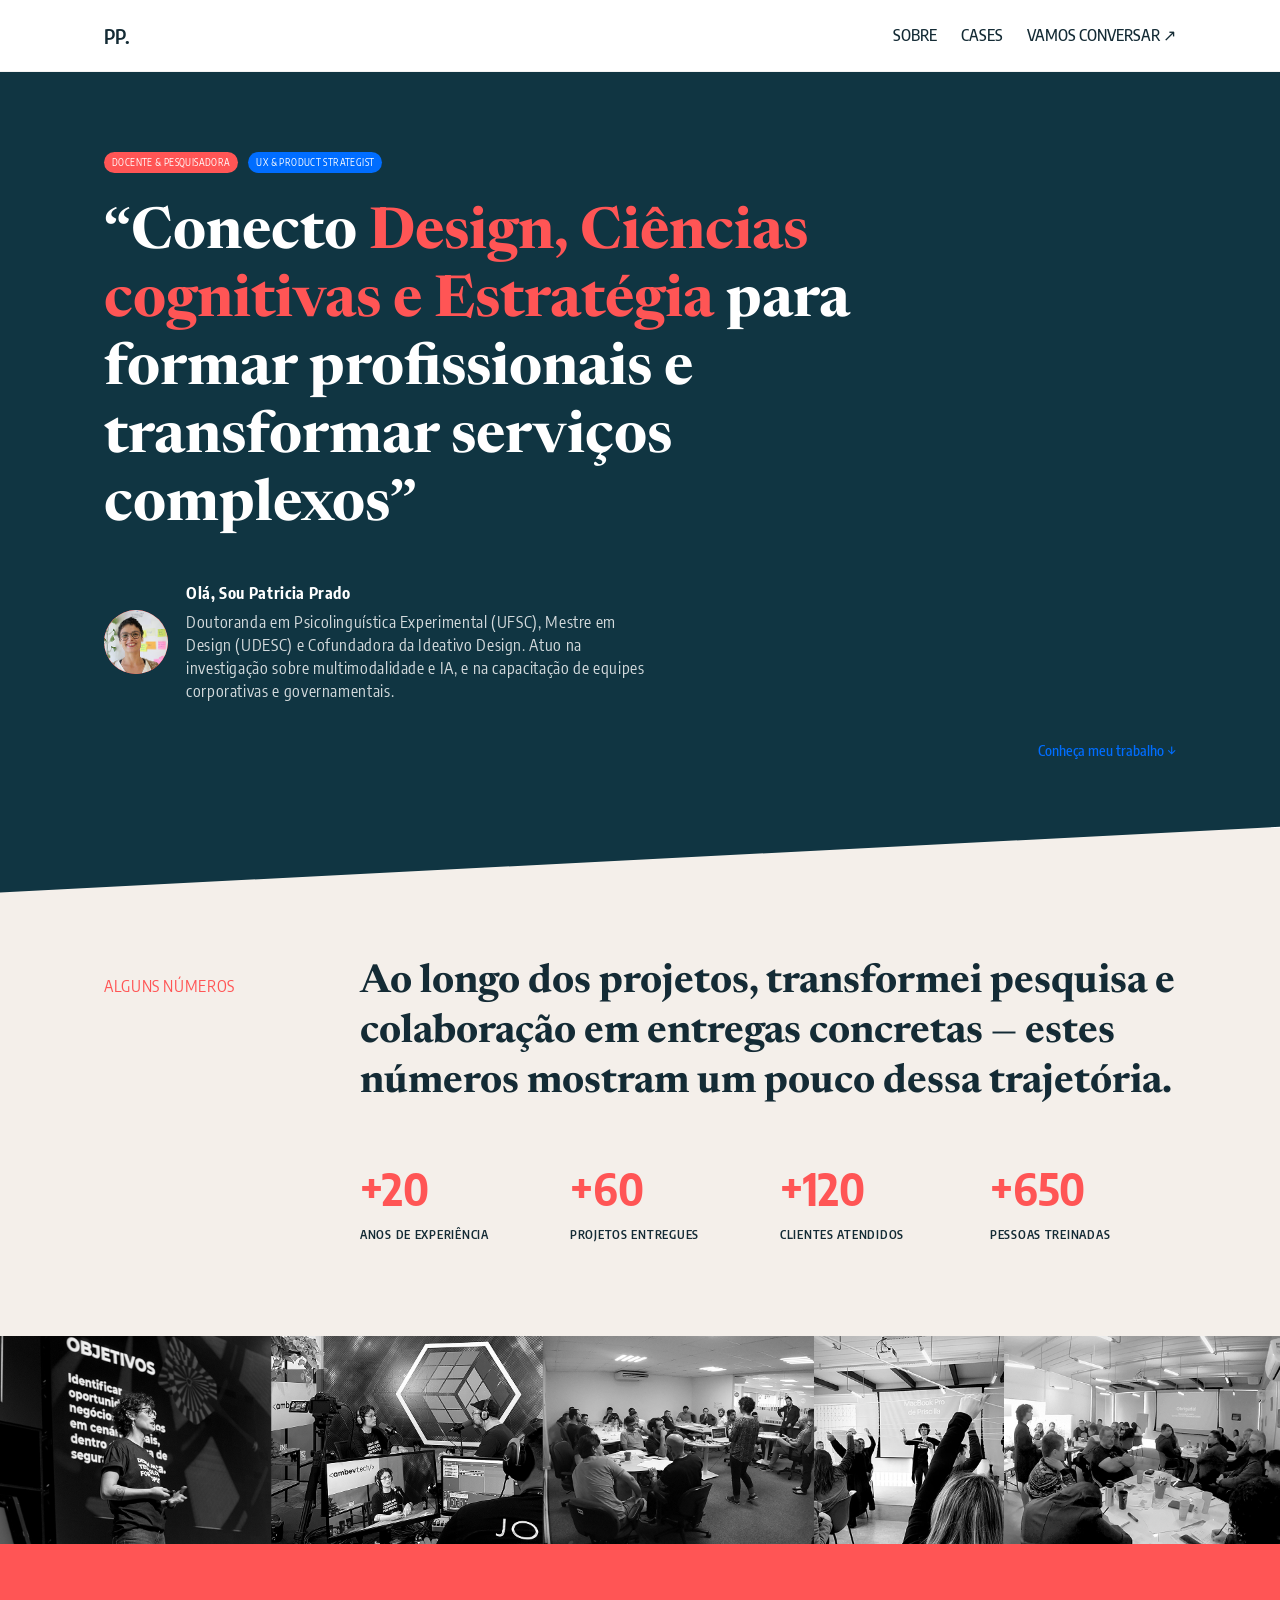
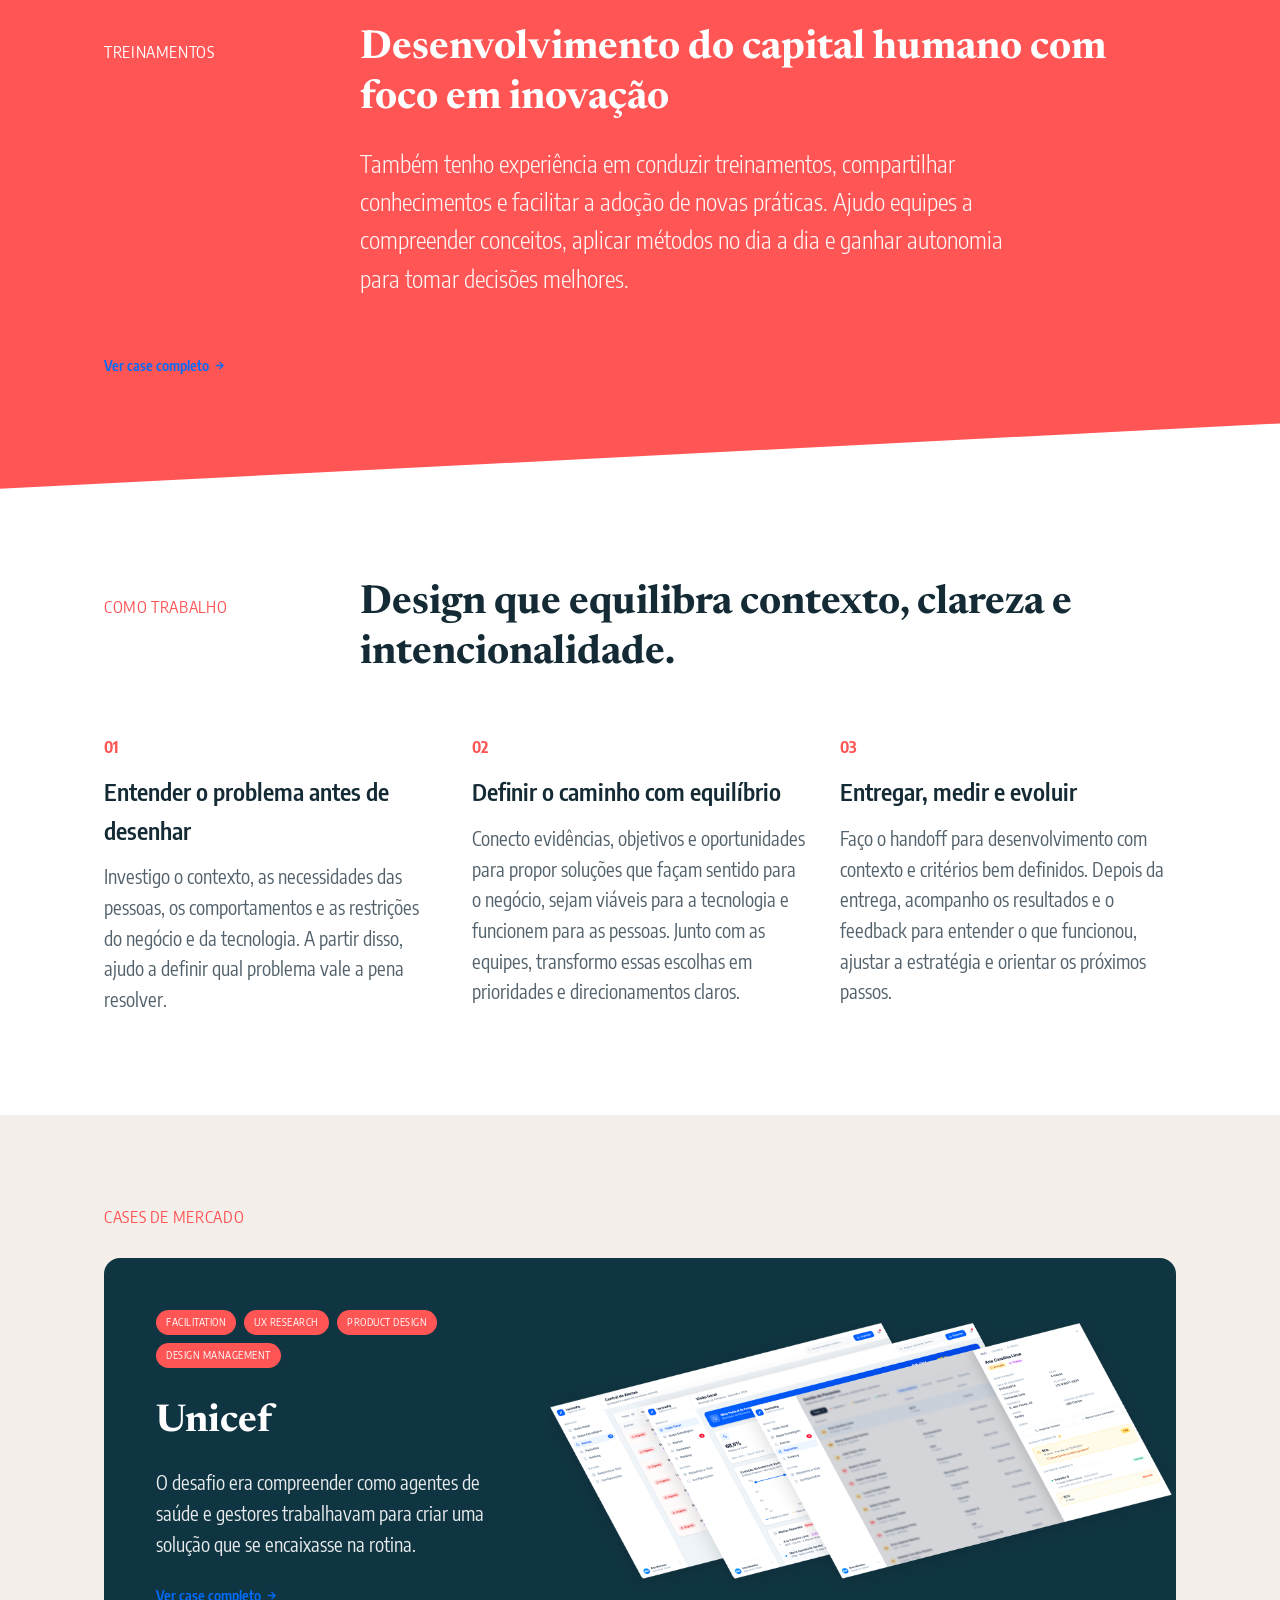
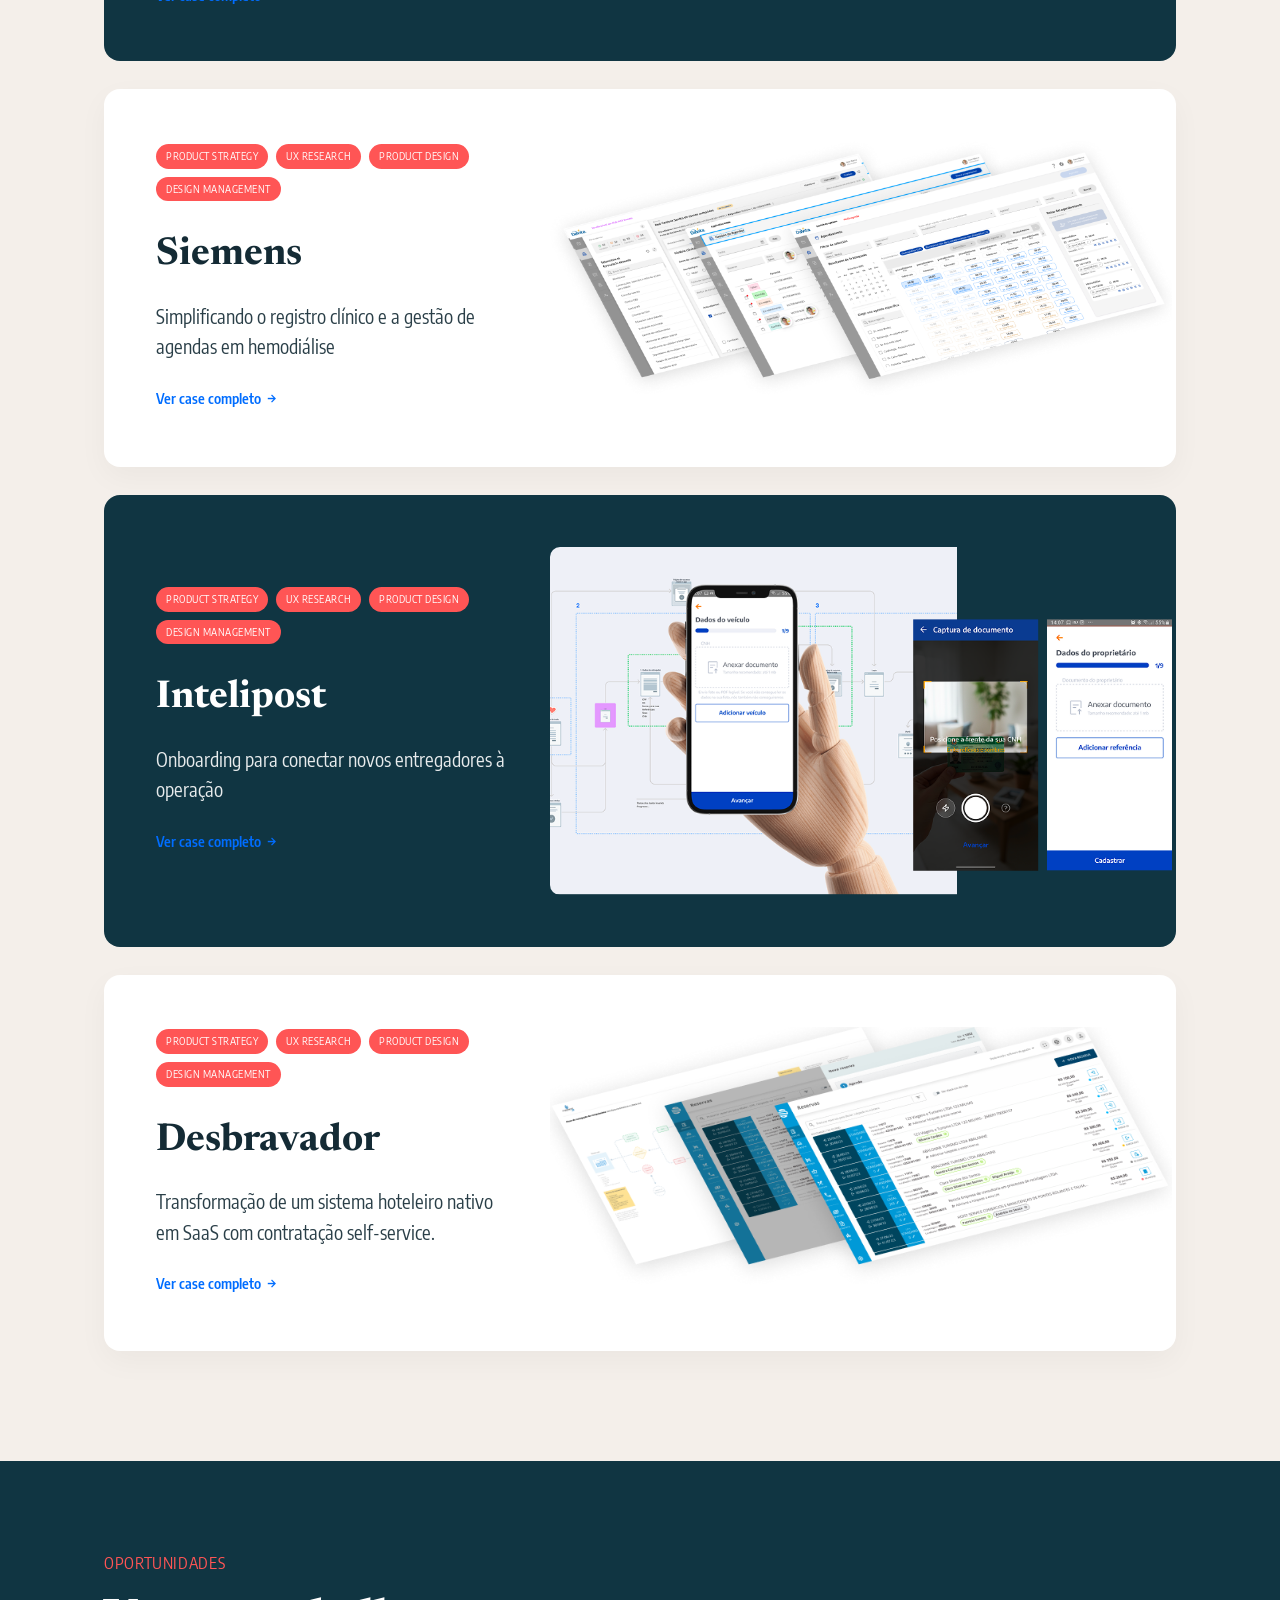
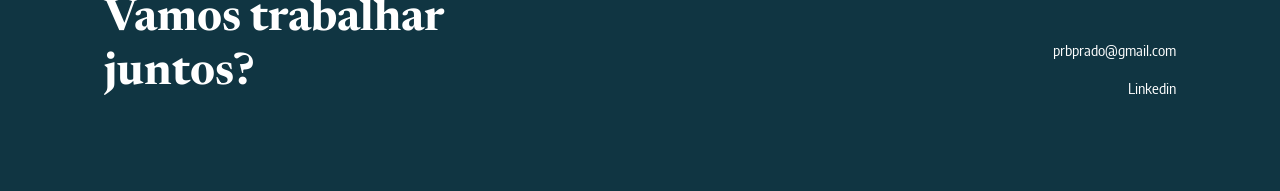
==== index.html @ 228bba24 "minibio" ====
<!DOCTYPE html>
<html lang="pt-BR">
<head>
  <meta charset="UTF-8" />
  <meta name="viewport" content="width=device-width, initial-scale=1.0" />
  <title>Patricia Prado | UX Specialist & Product Strategist</title>
  <link rel="preconnect" href="https://googleapis.com" />
  <link rel="preconnect" href="https://gstatic.com" crossorigin />
  <link href="https://fonts.googleapis.com/css2?family=Encode+Sans+Condensed:wght@100;200;300;400;500;600;700;800;900&family=Newsreader:ital,opsz,wght@0,6..72,200..800;1,6..72,200..800&display=swap" rel="stylesheet">
  <link rel="stylesheet" href="style.css" />
</head>
<body>

  <!-- NAVBAR -->
  <header class="navbar">
    <div class="container nav-container">
      <a href="#" class="logo">PP.</a>
      <nav class="nav-links">
        <a href="#sobre">SOBRE</a>
        <a href="#cases">CASES</a>
        <a href="mailto:prbprado@gmail.com" class="nav-cta">VAMOS CONVERSAR <span>↗</span></a>
      </nav>
    </div>
  </header>

  <!-- HERO SECTION -->
  <section class="hero">
    <div class="container">
      <div class="hero-badges">
        <span class="badge badge-coral">DOCENTE & PESQUISADORA</span>
        <span class="badge badge-blue">UX & PRODUCT STRATEGIST</span>
      </div>

      <h1 class="hero-title">
        “Conecto <span class="text-coral">Design, Ciências cognitivas e Estratégia</span> para formar profissionais e transformar serviços complexos”
      </h1>

      <div class="hero-profile">
        <img src="assets/avatar.png" alt="Patricia Prado" class="avatar" />
        <div class="profile-info">
          <strong>Olá, Sou Patricia Prado</strong>
          <p>Doutoranda em Psicolinguística Experimental (UFSC), Mestre em Design (UDESC) e Cofundadora da Ideativo Design. Atuo na investigação sobre multimodalidade e IA, e na capacitação de equipes corporativas e governamentais.</p>
        </div>
      </div>

      <div class="hero-action">
        <a href="#cases" class="scroll-link">Conheça meu trabalho <span>↓</span></a>
      </div>
    </div>
  </section>

  <!-- ALGUNS NÚMEROS -->
  <section id="sobre" class="metrics-section">
    <div class="container">
      <div class="split-header">
        <span class="eyebrow text-coral">ALGUNS NÚMEROS</span>
        <h2 class="section-heading">
          Ao longo dos projetos, transformei pesquisa e colaboração em entregas concretas — estes números mostram um pouco dessa trajetória.
        </h2>
      </div>

      <div class="metrics-grid">
        <div class="metric-item">
          <span class="metric-number">+20</span>
          <span class="metric-label">ANOS DE EXPERIÊNCIA</span>
        </div>
        <div class="metric-item">
          <span class="metric-number">+60</span>
          <span class="metric-label">PROJETOS ENTREGUES</span>
        </div>
        <div class="metric-item">
          <span class="metric-number">+120</span>
          <span class="metric-label">CLIENTES ATENDIDOS</span>
        </div>
        <div class="metric-item">
          <span class="metric-number">+650</span>
          <span class="metric-label">PESSOAS TREINADAS</span>
        </div>
      </div>
    </div>
  </section>

  <!-- FAIXA DE FOTOS (TREINAMENTOS / WORKSHOPS) -->
  <section class="photo-strip">
    <img src="assets/fotos-treinamento.png" alt="Workshops e treinamentos conduzidos por Patricia Prado" />
  </section>

  <!-- TREINAMENTOS (SEÇÃO CORAL INCLINADA) -->
  <section class="training-section">
    <div class="container">
      <div class="split-header">
        <span class="eyebrow text-white">TREINAMENTOS</span>
        <div>
          <h2 class="section-heading text-white">
            Desenvolvimento do capital humano com foco em inovação
          </h2>
          <p class="training-desc">
            Também tenho experiência em conduzir treinamentos, compartilhar conhecimentos e facilitar a adoção de novas práticas. Ajudo equipes a compreender conceitos, aplicar métodos no dia a dia e ganhar autonomia para tomar decisões melhores.
          </p>
        </div>
      </div>
          <a href="case-desbravador.html" class="case-link">Ver case completo <span>→</span></a>
  </section>

  <!-- COMO TRABALHO -->
  <section class="process-section">
    <div class="container">
      <div class="split-header">
        <span class="eyebrow text-coral">COMO TRABALHO</span>
        <h2 class="section-heading">
          Design que equilibra contexto, clareza e intencionalidade.
        </h2>
      </div>

      <div class="process-grid">
        <div class="process-card">
          <span class="step-num">01</span>
          <h3>Entender o problema antes de desenhar</h3>
          <p>
            Investigo o contexto, as necessidades das pessoas, os comportamentos e as restrições do negócio e da tecnologia. A partir disso, ajudo a definir qual problema vale a pena resolver.
          </p>
        </div>

        <div class="process-card">
          <span class="step-num">02</span>
          <h3>Definir o caminho com equilíbrio</h3>
          <p>
            Conecto evidências, objetivos e oportunidades para propor soluções que façam sentido para o negócio, sejam viáveis para a tecnologia e funcionem para as pessoas. Junto com as equipes, transformo essas escolhas em prioridades e direcionamentos claros.
          </p>
        </div>

        <div class="process-card">
          <span class="step-num">03</span>
          <h3>Entregar, medir e evoluir</h3>
          <p>
            Faço o handoff para desenvolvimento com contexto e critérios bem definidos. Depois da entrega, acompanho os resultados e o feedback para entender o que funcionou, ajustar a estratégia e orientar os próximos passos.
          </p>
        </div>
      </div>
    </div>
  </section>

  <!-- CASES DE MERCADO -->
  <section id="cases" class="cases-section">
    <div class="container">
      <span class="eyebrow text-coral">CASES DE MERCADO</span>

      <!-- CASE 1: UNICEF -->
      <article class="case-card case-dark">
        <div class="case-content">
          <div class="case-tags">
            <span class="tag">FACILITATION</span>
            <span class="tag">UX RESEARCH</span>
            <span class="tag">PRODUCT DESIGN</span>
            <span class="tag">DESIGN MANAGEMENT</span>
          </div>
          <h3>Unicef</h3>
          <p>
            O desafio era compreender como agentes de saúde e gestores trabalhavam para criar uma solução que se encaixasse na rotina.
          </p>
          <a href="case-unicef.html" class="case-link">Ver case completo <span>→</span></a>
        </div>
        <div class="case-image">
          <img src="assets/case-unicef.png" alt="Interface do projeto Unicef" />
        </div>
      </article>

      <!-- CASE 2: SIEMENS -->
      <article class="case-card case-light">
        <div class="case-content">
          <div class="case-tags">
            <span class="tag">PRODUCT STRATEGY</span>
            <span class="tag">UX RESEARCH</span>
            <span class="tag">PRODUCT DESIGN</span>
            <span class="tag">DESIGN MANAGEMENT</span>
          </div>
          <h3>Siemens</h3>
          <p>
            Simplificando o registro clínico e a gestão de agendas em hemodiálise
          </p>
          <a href="case-siemens.html" class="case-link">Ver case completo <span>→</span></a>
        </div>
        <div class="case-image">
          <img src="assets/case-siemens.png" alt="Interface do projeto Siemens" />
        </div>
      </article>

      <!-- CASE 3: INTELIPOST -->
      <article class="case-card case-dark">
        <div class="case-content">
          <div class="case-tags">
            <span class="tag">PRODUCT STRATEGY</span>
            <span class="tag">UX RESEARCH</span>
            <span class="tag">PRODUCT DESIGN</span>
            <span class="tag">DESIGN MANAGEMENT</span>
          </div>
          <h3>Intelipost</h3>
          <p>
            Onboarding para conectar novos entregadores à operação
          </p>
          <a href="case-agileflex-intelipost.html" class="case-link">Ver case completo <span>→</span></a>
        </div>
        <div class="case-image">
          <img src="assets/case-intelipost.png" alt="Interface do projeto Intelipost" />
        </div>
      </article>

      <!-- CASE 4: DESBRAVADOR -->
      <article class="case-card case-light">
        <div class="case-content">
          <div class="case-tags">
            <span class="tag">PRODUCT STRATEGY</span>
            <span class="tag">UX RESEARCH</span>
            <span class="tag">PRODUCT DESIGN</span>
            <span class="tag">DESIGN MANAGEMENT</span>
          </div>
          <h3>Desbravador</h3>
          <p>
            Transformação de um sistema hoteleiro nativo em SaaS com contratação self-service.
          </p>
          <a href="case-desbravador.html" class="case-link">Ver case completo <span>→</span></a>
        </div>
        <div class="case-image">
          <img src="assets/case-desbravador.png" alt="Interface do projeto Desbravador" />
        </div>
      </article>
    </div>
  </section>

  <!-- FOOTER -->
  <footer id="contato" class="footer">
    <div class="container footer-grid">
      <div>
        <span class="eyebrow text-coral">OPORTUNIDADES</span>
        <h2 class="footer-title">Vamos trabalhar<br />juntos?</h2>
      </div>
      <div class="footer-links">
        <a href="mailto:prbprado@gmail.com">prbprado@gmail.com</a>
        <a href="https://www.linkedin.com/in/prbprado/" target="_blank" rel="noopener">Linkedin</a>
      </div>
    </div>
  </footer>

</body>
</html>
---- style.css ----
:root {
  --bg-dark: #103542;
  --bg-beige: #F4EFEA;
  --bg-light: #FFFFFF;
  --coral: #FF5555;
  --blue-badge: #006dff;
  --text-dark: #142B35;
  --text-muted: #52616B;
  --font-serif: 'Newsreader', serif;
  --font-sans: 'Encode Sans Condensed', sans-serif;
}

* {
  margin: 0;
  padding: 0;
  box-sizing: border-box;
}

html {
  scroll-behavior: smooth;
}

body {
  font-family: var(--font-sans);
  color: var(--text-dark);
  background-color: var(--bg-light);
  line-height: 1.6;
  overflow-x: hidden;
}

.container {
  max-width: 1120px;
  margin: 0 auto;
  padding: 0 24px;
}

.text-coral { color: var(--coral); }
.text-dark { color: var(--text-dark); }
.text-white { color: #FFFFFF; }

.eyebrow {
  display: block;
  font-size: 1rem;
  font-weight: 400;
  letter-spacing: 0.04em;
  text-transform: uppercase;
  margin-bottom: 16px;
}

/* NAVBAR */
.navbar {
  background-color: #FFFFFF;
  height: 72px;
  display: flex;
  align-items: center;
  position: sticky;
  top: 0;
  z-index: 100;
  border-bottom: 1px solid rgba(0, 0, 0, 0.05);
}

.nav-container {
  width: 100%;
  display: flex;
  justify-content: space-between;
  align-items: center;
}

.logo {
  font-family: var(--font-sans);
  font-weight: 600;
  font-size: 1.25rem;
  color: var(--text-dark);
  text-decoration: none;
}

.nav-links {
  display: flex;
  align-items: center;
  gap: 24px;
}

.nav-links a {
  text-decoration: none;
  color: var(--text-dark);
  font-size: 1rem;
  font-weight: 500;
  transition: color 0.2s;
}

.nav-links a:hover {
  color: var(--coral);
}

/* HERO SECTION COM CORTE INCLINADO */
.hero {
  background-color: var(--bg-dark);
  color: #FFFFFF;
  padding: 80px 0 130px;
  clip-path: polygon(0 0, 100% 0, 100% 92%, 0 100%);
}

.hero-badges {
  display: flex;
  flex-wrap: wrap;
  gap: 10px;
  margin-bottom: 28px;
}

.badge {
  font-size: 0.6rem;
  font-weight: 400;
  letter-spacing: 0.04em;
  padding: 3px 8px;
  border-radius: 999px;
  color: #FFFFFF;
}

.badge-coral { background-color: var(--coral); }
.badge-blue { background-color: var(--blue-badge); }

.hero-title {
  font-family: var(--font-serif);
  font-size: clamp(2.1rem, 4.5vw, 3.6rem);
  font-weight: 700;
  line-height: 1.18;
  max-width: 860px;
  margin-bottom: 40px;
}

.hero-profile {
  display: flex;
  align-items: center;
  gap: 18px;
  max-width: 560px;
}

.avatar {
  width: 64px;
  height: 64px;
  border-radius: 50%;
  object-fit: cover;
  background-color: var(--coral);
  flex-shrink: 0;
}

.profile-info strong {
  display: block;
  font-size: 1rem;
  letter-spacing: 0.04em;
  margin-bottom: 4px;
}

.profile-info p {
  font-size: 1rem;
  color: rgba(255, 255, 255, 0.82);
  line-height: 1.45;
  letter-spacing: 0.04em;
}

.hero-action {
  display: flex;
  justify-content: flex-end;
  margin-top: 36px;
}

.scroll-link {
  color: var(--blue-badge);
  text-decoration: none;
  font-size: 0.9rem;
  font-weight: 500;
}

/* ALGUNS NÚMEROS */
.metrics-section {
  background-color: var(--bg-beige);
  margin-top: -65px;
  padding: 130px 0 90px;
}

.split-header {
  display: grid;
  grid-template-columns: 1fr;
  gap: 16px;
  margin-bottom: 56px;
}

.section-heading {
  font-family: var(--font-serif);
  font-size: clamp(1.75rem, 3.2vw, 2.5rem);
  line-height: 1.25;
  font-weight: 700;
}

.metrics-grid {
  display: grid;
  grid-template-columns: repeat(2, 1fr);
  gap: 36px 24px;
}

.metric-number {
  display: block;
  font-size: clamp(2.2rem, 3.5vw, 2.8rem);
  font-weight: 700;
  color: var(--coral);
  line-height: 1.1;
  margin-bottom: 8px;
}

.metric-label {
  font-size: 0.75rem;
  font-weight: 600;
  letter-spacing: 0.06em;
  color: var(--text-dark);
}

/* FAIXA DE FOTOS */
.photo-strip {
  width: 100%;
  background-color: #111;
  line-height: 0;
}

.photo-strip img {
  width: 100%;
  max-height: 360px;
  object-fit: cover;
  filter: grayscale(100%);
}

/* TREINAMENTOS (CORAL INCLINADO) */
.training-section {
  background-color: var(--coral);
  padding: 80px 0 110px;
  clip-path: polygon(0 0, 100% 0, 100% 88%, 0 100%);
}

.training-desc {
  color: rgba(255, 255, 255, 0.94);
  margin-top: 20px;
  font-size: 1.5rem;
  font-weight: 300;
  max-width: 680px;
}

/* COMO TRABALHO */
.process-section {
  padding: 90px 0 100px;
  background-color: var(--bg-light);
}

.process-grid {
  display: grid;
  grid-template-columns: 1fr;
  gap: 40px;
}

.step-num {
  display: block;
  font-size: 1rem;
  font-weight: 700;
  color: var(--coral);
  margin-bottom: 12px;
}

.process-card h3 {
  font-size: 1.5rem;
  font-weight: 600;
  margin-bottom: 12px;
  color: var(--text-dark);
}

.process-card p {
  font-size: 1.2rem;
  color: var(--text-muted);
}

/* CASES DE MERCADO */
.cases-section {
  background-color: var(--bg-beige);
  padding: 90px 0 110px;
}

.case-card {
  border-radius: 16px;
  padding: 36px 28px;
  margin-top: 28px;
  display: grid;
  grid-template-columns: 1fr;
  gap: 32px;
  align-items: center;
}

.case-dark {
  background-color: var(--bg-dark);
  color: #FFFFFF;
}

.case-light {
  background-color: #FFFFFF;
  color: var(--text-dark);
  box-shadow: 0 10px 30px rgba(0, 0, 0, 0.04);
}

.case-tags {
  display: flex;
  flex-wrap: wrap;
  gap: 8px;
  margin-bottom: 24px;
}

.tag {
  background-color: var(--coral);
  color: #FFFFFF;
  font-size: 0.65rem;
  font-weight: 400;
  letter-spacing: 0.05em;
  padding: 4px 10px;
  border-radius: 999px;
}

.case-content h3 {
  font-family: var(--font-serif);
  font-size: clamp(1.8rem, 3vw, 2.4rem);
  margin-bottom: 14px;
}

.case-content p {
  font-size: 1.2rem;
  margin-bottom: 24px;
  opacity: 0.9;
}

.case-link {
  display: inline-flex;
  align-items: center;
  gap: 6px;
  color: var(--blue-badge);
  font-weight: 600;
  font-size: 0.9rem;
  text-decoration: none;
}

.case-image img {
  width: 100%;
  border-radius: 10px;
  display: block;
}

/* FOOTER */
.footer {
  background-color: var(--bg-dark);
  color: #FFFFFF;
  padding: 90px 0;
}

.footer-grid {
  display: flex;
  flex-direction: column;
  justify-content: space-between;
  gap: 40px;
}

.footer-title {
  font-family: var(--font-serif);
  font-size: clamp(2rem, 3.8vw, 2.8rem);
  line-height: 1.2;
}

.footer-links {
  display: flex;
  flex-direction: column;
  gap: 14px;
}

.footer-links a {
  color: #FFFFFF;
  text-decoration: none;
  font-size: 0.95rem;
  transition: color 0.2s;
}

.footer-links a:hover {
  color: var(--coral);
}

/* PÁGINA DE CASE */
.case-hero {
  background-color: var(--bg-dark);
  color: #FFFFFF;
  padding: 54px 0 110px;
  clip-path: polygon(0 0, 100% 0, 100% 92%, 0 100%);
}

.case-back {
  display: inline-block;
  color: rgba(255, 255, 255, 0.82);
  text-decoration: none;
  margin-bottom: 52px;
}

.case-back:hover {
  color: #FFFFFF;
}

.case-hero-grid {
  display: grid;
  grid-template-columns: 1fr;
  gap: 40px;
  align-items: end;
}

.case-hero h1 {
  font-family: var(--font-serif);
  font-size: clamp(3.2rem, 8vw, 6.8rem);
  line-height: 0.95;
  margin-bottom: 24px;
}

.case-lead {
  max-width: 620px;
  font-size: clamp(1.25rem, 2.5vw, 1.8rem);
  line-height: 1.35;
}

.case-facts {
  display: grid;
  grid-template-columns: repeat(2, 1fr);
  gap: 20px;
}

.case-facts div {
  border-top: 1px solid rgba(255, 255, 255, 0.25);
  padding-top: 12px;
}

.case-facts dt {
  color: rgba(255, 255, 255, 0.62);
  font-size: 0.75rem;
  text-transform: uppercase;
  margin-bottom: 6px;
}

.case-facts dd {
  font-size: 0.95rem;
}

.case-introduction {
  background-color: var(--bg-beige);
  padding: 110px 0;
}

.case-introduction-grid {
  display: grid;
  grid-template-columns: 1fr;
  gap: 24px;
}

.case-introduction-grid p,
.case-conclusion-grid p {
  max-width: 760px;
  margin-top: 24px;
  font-size: 1.2rem;
}

.case-feature {
  background-color: var(--bg-light);
  padding: 90px 0;
}

.case-feature img {
  width: 100%;
  display: block;
  border-radius: 8px;
}

.case-approach {
  background-color: var(--bg-beige);
  padding: 90px 0 110px;
}

.case-steps {
  display: grid;
  grid-template-columns: 1fr;
  gap: 40px;
}

.case-steps article {
  border-top: 1px solid rgba(20, 43, 53, 0.18);
  padding-top: 18px;
}

.case-steps h3 {
  font-size: 1.25rem;
  margin: 8px 0 12px;
}

.case-steps p {
  color: var(--text-muted);
  font-size: 1.05rem;
}

.case-conclusion {
  background-color: var(--coral);
  padding: 90px 0;
}

.case-conclusion-grid {
  display: grid;
  grid-template-columns: 1fr;
  gap: 32px;
}

.case-conclusion-grid p {
  color: rgba(255, 255, 255, 0.94);
}

/* PDF CASE LAYOUT */
.pdf-case-body .navbar {
  background-color: var(--bg-dark);
  border-bottom: 0;
}

.pdf-case-body .navbar .logo,
.pdf-case-body .navbar .nav-links a {
  color: #FFFFFF;
}

.pdf-case-body .navbar .nav-links a:hover {
  color: var(--coral);
}

.pdf-hero {
  background-color: var(--bg-dark);
  color: #FFFFFF;
  padding: 48px 0 110px;
  clip-path: polygon(0 0, 100% 0, 100% 94%, 0 100%);
}

.pdf-hero-grid {
  display: grid;
  grid-template-columns: 1fr;
  gap: 48px;
  align-items: center;
}

.pdf-hero p {
  max-width: 620px;
  font-size: 1.15rem;
  opacity: 0.88;
}

.pdf-meta {
  display: grid;
  grid-template-columns: repeat(2, 1fr);
  gap: 18px;
  margin-top: 36px;
}

.pdf-meta div {
  border-top: 1px solid rgba(255, 255, 255, 0.24);
  padding-top: 10px;
}

.pdf-meta dt {
  font-size: 0.72rem;
  text-transform: uppercase;
  opacity: 0.58;
  margin-bottom: 4px;
}

.pdf-meta dd {
  font-size: 0.9rem;
}

.pdf-hero-image {
  width: 100%;
}

.pdf-image-placeholder {
  width: 80%;
  aspect-ratio: 16 / 9;
  background-color: rgba(20, 43, 53, 0.04);
  border: 1px dashed rgba(20, 43, 53, 0.28);
  border-radius: 8px;
}

.pdf-image-placeholder-hero {
  width: 100%;
  background-color: rgba(255, 255, 255, 0.08);
  border-color: rgba(255, 255, 255, 0.35);
}

.pdf-hero-image img {
  width: 100%;
  max-height: 620px;
  object-fit: contain;
  display: block;
  background: transparent;
  border-radius: 0;
  box-shadow: none;
}

.pdf-context,
.pdf-approach,
.pdf-product,
.pdf-discovery {
  background-color: var(--bg-light);
}

.pdf-sprint {
  padding: 100px 0;
}

.pdf-sprint-image {
  display: block;
  width: 100%;
  height: auto;
  margin-top: 48px;
}

.pdf-context {
  background-color: #F4F1EB;
  padding: 160px 0 90px;
  margin-top: -65px;}
.pdf-context-grid,
.pdf-sprint-grid,
.pdf-ideation-grid,
.pdf-results-grid,
.pdf-learning-grid {
  display: grid;
  grid-template-columns: 1fr;
  gap: 24px;
}

.pdf-context h2 {
  font-family: var(--font-serif);
  font-size: clamp(1.75rem, 3.2vw, 2.5rem);
  line-height: 1.25;
  font-weight: 700;
}

.pdf-sprint h2,
.pdf-ideation h2,
.pdf-results h2,
.pdf-learning h2,
.pdf-discovery h2,
.pdf-section-title h2 {
  font-family: var(--font-serif);
  font-size: clamp(2.1rem, 4vw, 3.8rem);
  line-height: 1.08;
}

.pdf-context p,
.pdf-sprint p,
.pdf-ideation p,
.pdf-results p,
.pdf-learning p,
.pdf-discovery > .container > p {
  font-size: 1.08rem;
  margin-top: 20px;
  max-width: 760px;
}

.pdf-context-direction {
  margin-top: 34px;
}

.pdf-context-direction h3 {
  font-family: var(--font-serif);
  font-size: clamp(1.45rem, 2.5vw, 2.1rem);
  line-height: 1.15;
  margin-bottom: 8px;
}

.pdf-context-direction p {
  margin-top: 0;
}
 .pdf-section-title {
  max-width: 780px;
  margin-bottom: 36px;
}

.pdf-discovery {
  padding-top: 130px;
}

.pdf-discovery-images {
  position: relative;
  left: 50%;
  width: 100vw;
  max-width: none;
  margin-top: 48px;
  margin-left: 0;
  transform: translateX(-50%);
}

.pdf-discovery-images img {
  display: block;
  width: 100vw;
  max-width: none;
  height: 260px;
  object-fit: cover;
  object-position: center;
  border-radius: 0;
}

.pdf-ideation {
  background-color: var(--bg-dark);
  color: #FFFFFF;
  padding: 90px 0;
}

.pdf-ideation p {
  opacity: 0.82;
}

.pdf-product {
  padding: 110px 0;
}

.pdf-feature {
  display: grid;
  grid-template-columns: 1fr;
  gap: 28px;
  align-items: center;
  margin-top: 52px;
}

.pdf-feature-copy {
  max-width: 320px;
}

.pdf-feature-copy > span {
  display: grid;
  place-items: center;
  width: 48px;
  height: 48px;
  border-radius: 50%;
  background: var(--coral);
  color: #FFFFFF;
  margin-bottom: 18px;
}

.pdf-feature-copy h3 {
  font-family: var(--font-serif);
  font-size: clamp(2rem, 4vw, 3.5rem);
  line-height: 1;
  margin-bottom: 14px;
}

.pdf-feature img {
  width: 80%;
  display: block;
  border-radius: 8px;
  box-shadow: 0 14px 36px rgba(20, 43, 53, 0.12);
}

body.pdf-case-body .pdf-feature img[src$="odds.png"],
body.pdf-case-body .pdf-feature img[src$="agendamento.png"] {
  border-radius: 0;
  box-shadow: none;
}

.pdf-results {
  background-color: var(--bg-beige);
  padding: 90px 0;
}

.pdf-results strong {
  color: var(--coral);
}

.pdf-learning {
  background-color: var(--coral);
  color: #FFFFFF;
  padding: 100px 0;
}

.pdf-learning p {
  opacity: 0.92;
}

.desbravador-context-stats {
  display: flex;
  flex-wrap: wrap;
  gap: 32px;
  margin-top: 30px;
  padding-top: 20px;
  border-top: 1px solid rgba(20, 43, 53, 0.18);
}

.desbravador-context-stats div {
  display: grid;
  gap: 2px;
}

.desbravador-context-stats strong {
  color: var(--coral);
  font-family: var(--font-serif);
  font-size: 2rem;
  line-height: 1;
}

.desbravador-context-stats span {
  font-size: 0.75rem;
  text-transform: uppercase;
}

.desbravador-data-note {
  color: var(--text-muted);
  font-size: 0.85rem !important;
}

.desbravador-research-image {
  display: block;
  width: 100%;
  height: auto;
  margin-top: 48px;
}

.desbravador-problems,
.desbravador-solution {
  background-color: var(--bg-beige);
}

.desbravador-problems {
  padding: 90px 0;
}

.desbravador-problem-grid {
  display: grid;
  grid-template-columns: 1fr;
  gap: 32px 24px;
  margin-top: 28px;
}

.desbravador-problem-grid article {
  border-top: 1px solid rgba(20, 43, 53, 0.2);
  padding-top: 14px;
}

.desbravador-problem-grid article > span {
  color: var(--coral);
  font-weight: 700;
}

.desbravador-problem-grid p {
  margin-top: 10px;
  font-size: 1.15rem;
}

.desbravador-turning-point h2 {
  color: var(--coral);
}

.desbravador-solution-intro {
  margin-bottom: 48px;
}

.desbravador-results {
  background-color: var(--bg-dark);
  color: #FFFFFF;
}

.desbravador-learning ul {
  display: grid;
  gap: 10px;
  margin-top: 24px;
  padding-left: 20px;
}

.desbravador-contact {
  margin-top: 32px;
  font-weight: 700;
}

.agileflex-meta {
  grid-template-columns: repeat(2, 1fr);
}

.agileflex-research-image {
  display: block;
  width: 100%;
  height: auto;
  margin-top: 48px;
}

.agileflex-problems,
.agileflex-solution {
  background-color: var(--bg-beige);
}

.agileflex-problems {
  padding: 90px 0;
}

.agileflex-problem-grid {
  display: grid;
  grid-template-columns: 1fr;
  gap: 32px 24px;
  margin-top: 28px;
}

.agileflex-problem-grid article {
  border-top: 1px solid rgba(20, 43, 53, 0.2);
  padding-top: 14px;
}

.agileflex-problem-grid article > span {
  color: var(--coral);
  font-weight: 700;
}

.agileflex-problem-grid h3 {
  font-size: 1.15rem;
  margin-top: 10px;
}

.agileflex-problem-grid p {
  margin-top: 8px;
}

.agileflex-turning-point h2 {
  color: var(--coral);
}

.agileflex-solution-intro {
  margin-bottom: 48px;
}

.agileflex-results {
  background-color: var(--bg-dark);
  color: #FFFFFF;
}

.agileflex-learning ul {
  display: grid;
  gap: 10px;
  margin-top: 24px;
  padding-left: 20px;
}

.agileflex-closing {
  margin-top: 32px;
  font-weight: 700;
}

/* RESPONSIVIDADE DESKTOP */
@media (min-width: 768px) {
  .split-header {
    grid-template-columns: 240px 1fr;
    align-items: baseline;
  }

  .metrics-grid {
    grid-template-columns: repeat(4, 1fr);
    padding-left: 256px;
  }

  .process-grid {
    grid-template-columns: repeat(3, 1fr);
    gap: 32px;
  }

  .case-card {
    grid-template-columns: 0.85fr 1.35fr;
    padding: 52px;
  }

  .case-image {
    position: relative;
  }

  .case-image img {
    width: calc(100% + 48px);
    max-width: none;
  }

  .case-hero-grid {
    grid-template-columns: 1fr 300px;
  }

  .case-introduction-grid {
    grid-template-columns: 240px 1fr;
  }

  .case-steps {
    grid-template-columns: repeat(3, 1fr);
  }

  .case-conclusion-grid {
    grid-template-columns: 1fr 0.8fr;
    align-items: end;
  }

  .desbravador-problem-grid {
    grid-template-columns: repeat(4, 1fr);
  }

  .agileflex-meta {
    grid-template-columns: repeat(5, 1fr);
  }

  .agileflex-problem-grid {
    grid-template-columns: repeat(3, 1fr);
  }

  .pdf-hero-grid {
    grid-template-columns: 1fr 0.72fr;
  }

  .pdf-meta {
    grid-template-columns: repeat(4, 1fr);
  }

  .pdf-context-grid {
    grid-template-columns: 240px 1fr;
    align-items: baseline;
  }

  .pdf-sprint-grid,
  .pdf-ideation-grid,
  .pdf-results-grid,
  .pdf-learning-grid {
    grid-template-columns: 240px 1fr;
  }

  .pdf-discovery-images img {
    width: 100vw;
    height: 190px;
    object-fit: cover;
    object-position: center;
    border-radius: 0;
  }

  .pdf-feature {
    grid-template-columns: 0.7fr 1.3fr;
  }

  .pdf-feature-reverse {
    grid-template-columns: 1.3fr 0.7fr;
  }

  .pdf-feature-reverse .pdf-feature-copy {
    order: 2;
  }

  .pdf-feature-reverse img {
    order: 1;
  }

  .footer-grid {
    flex-direction: row;
    align-items: flex-end;
  }

  .footer-links {
    text-align: right;
  }
}
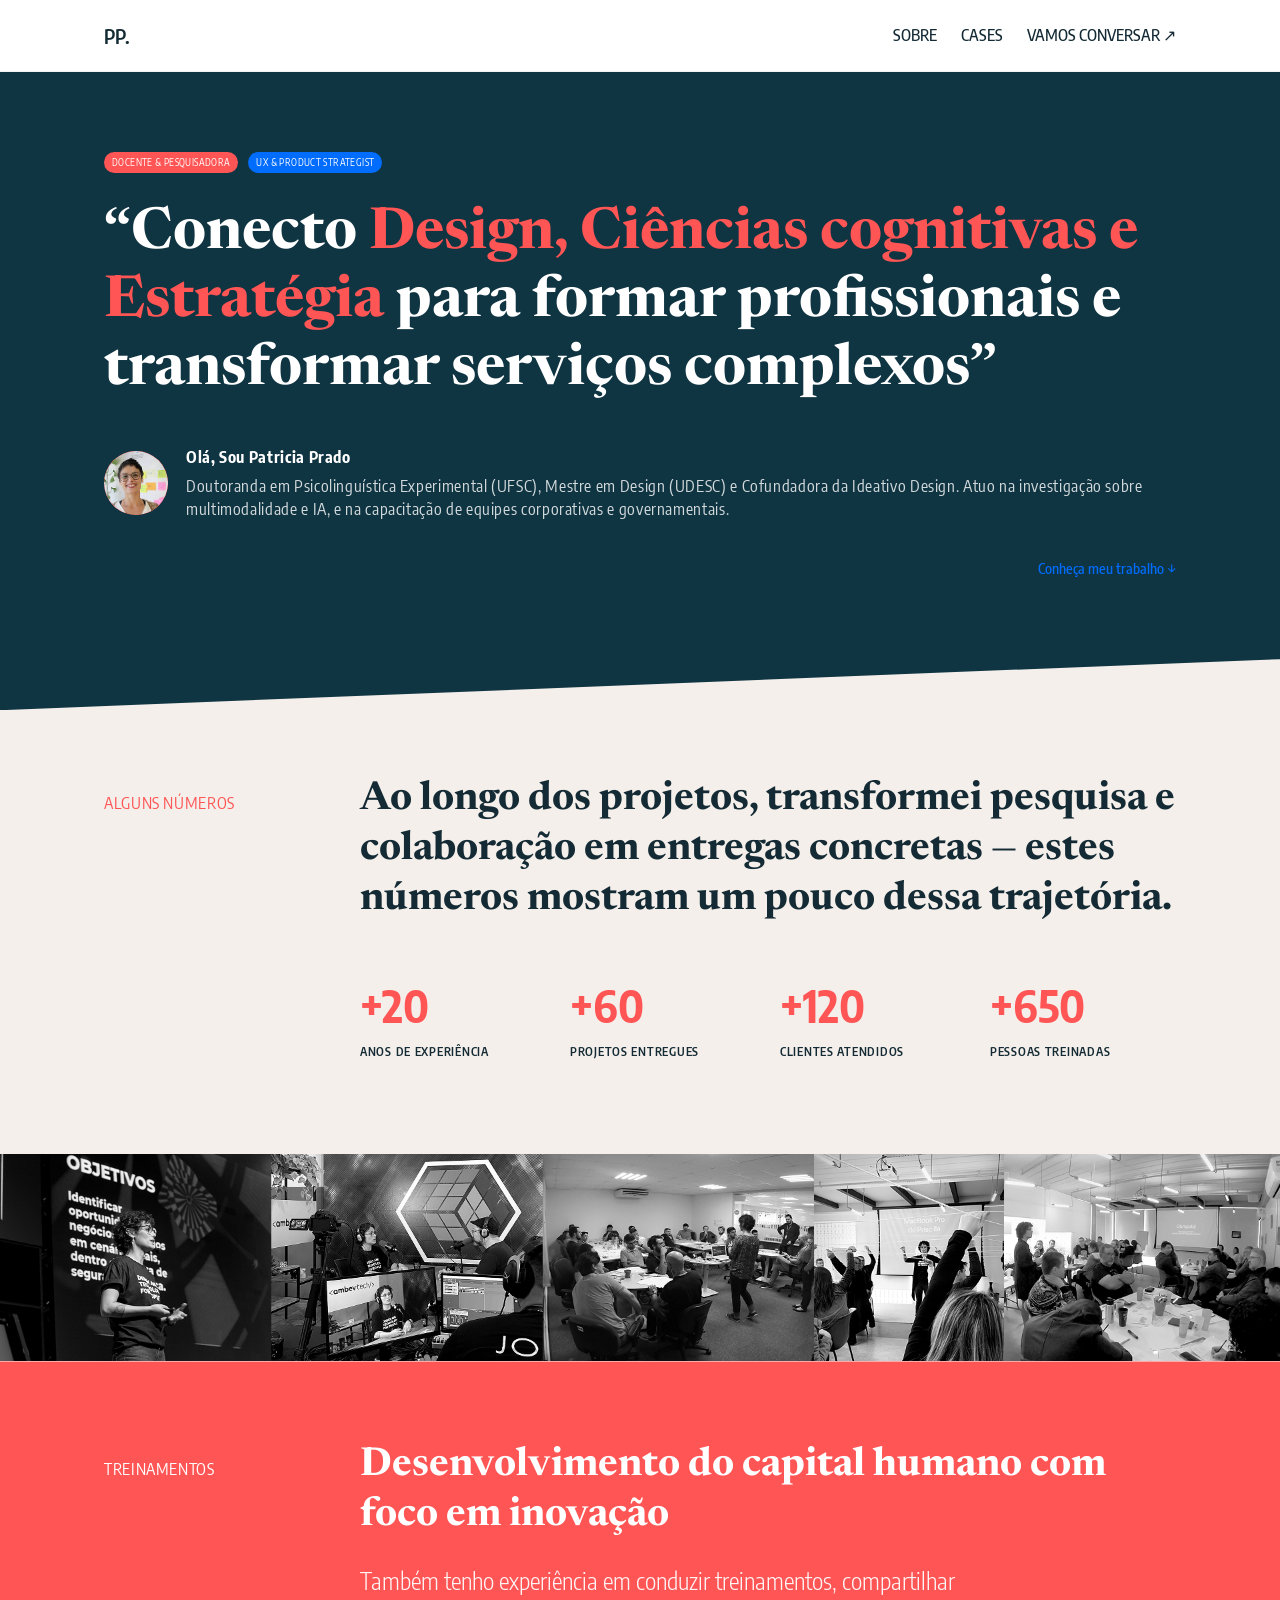
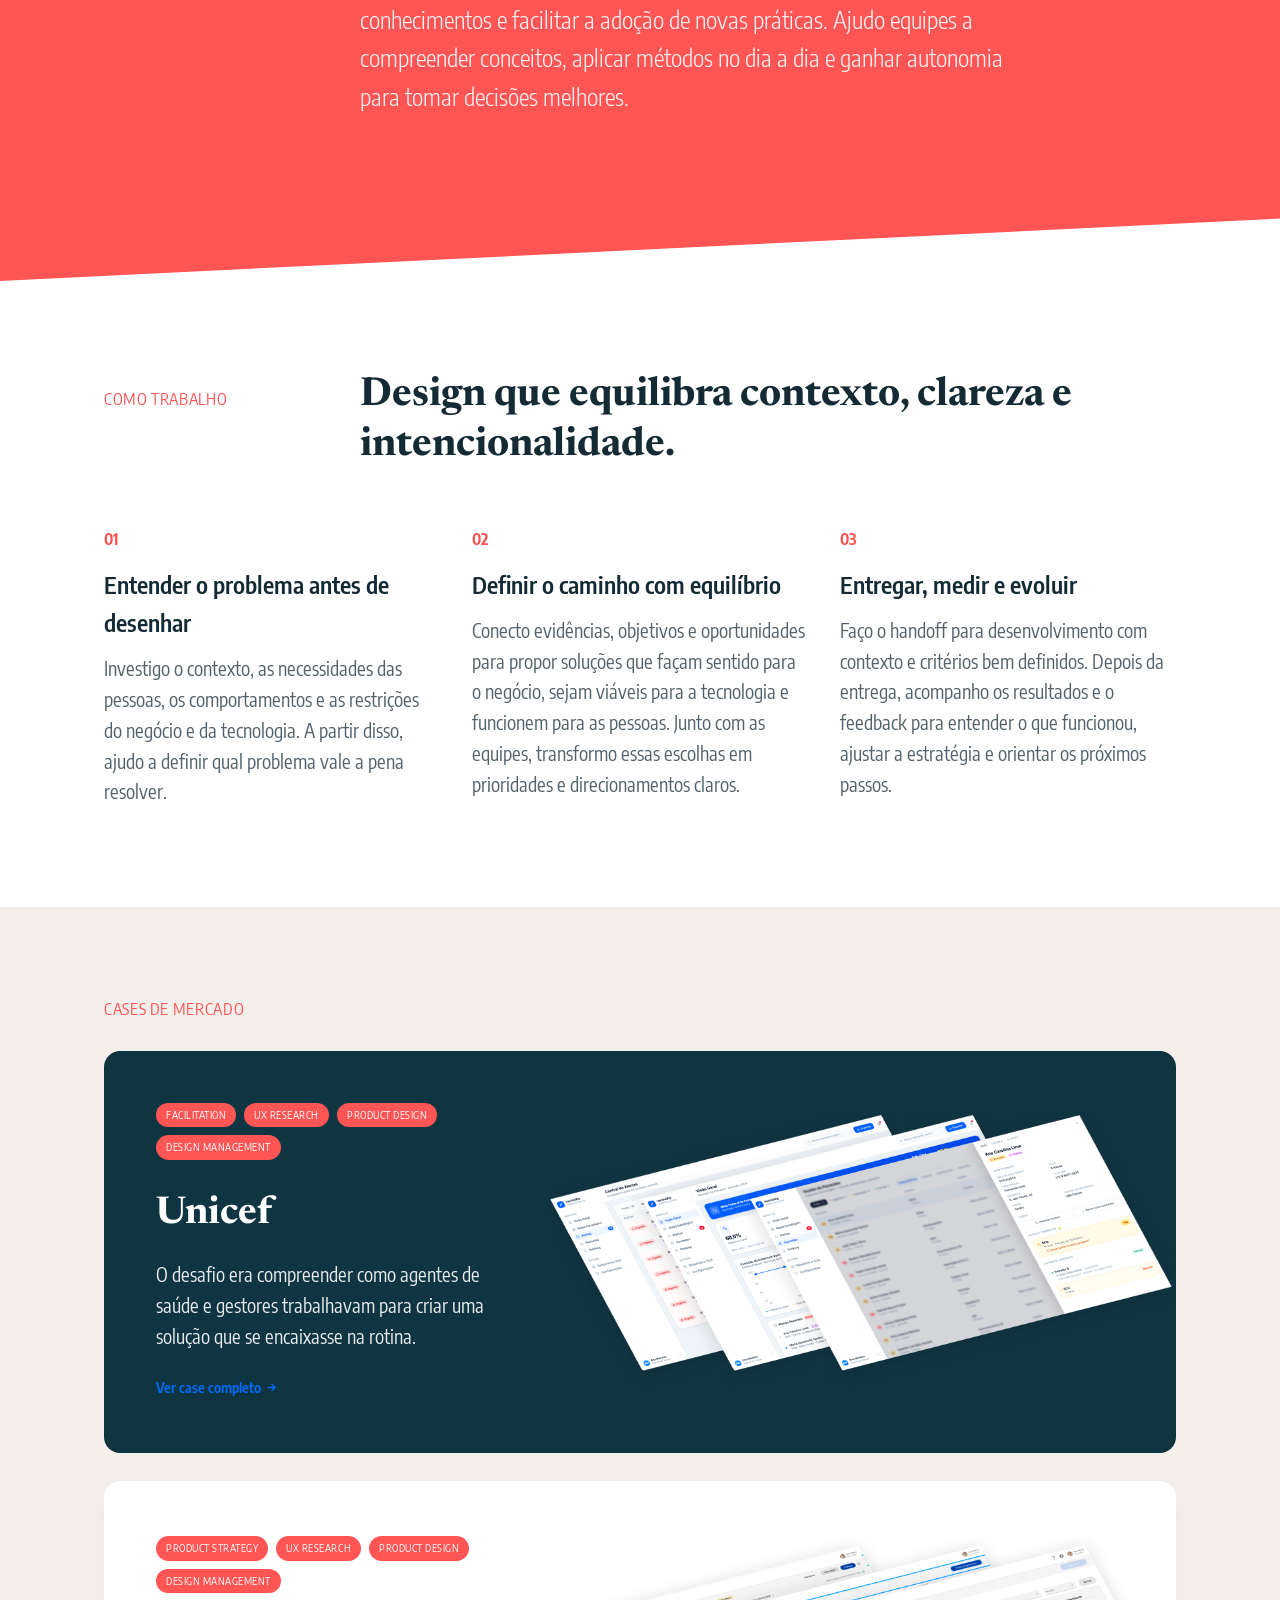
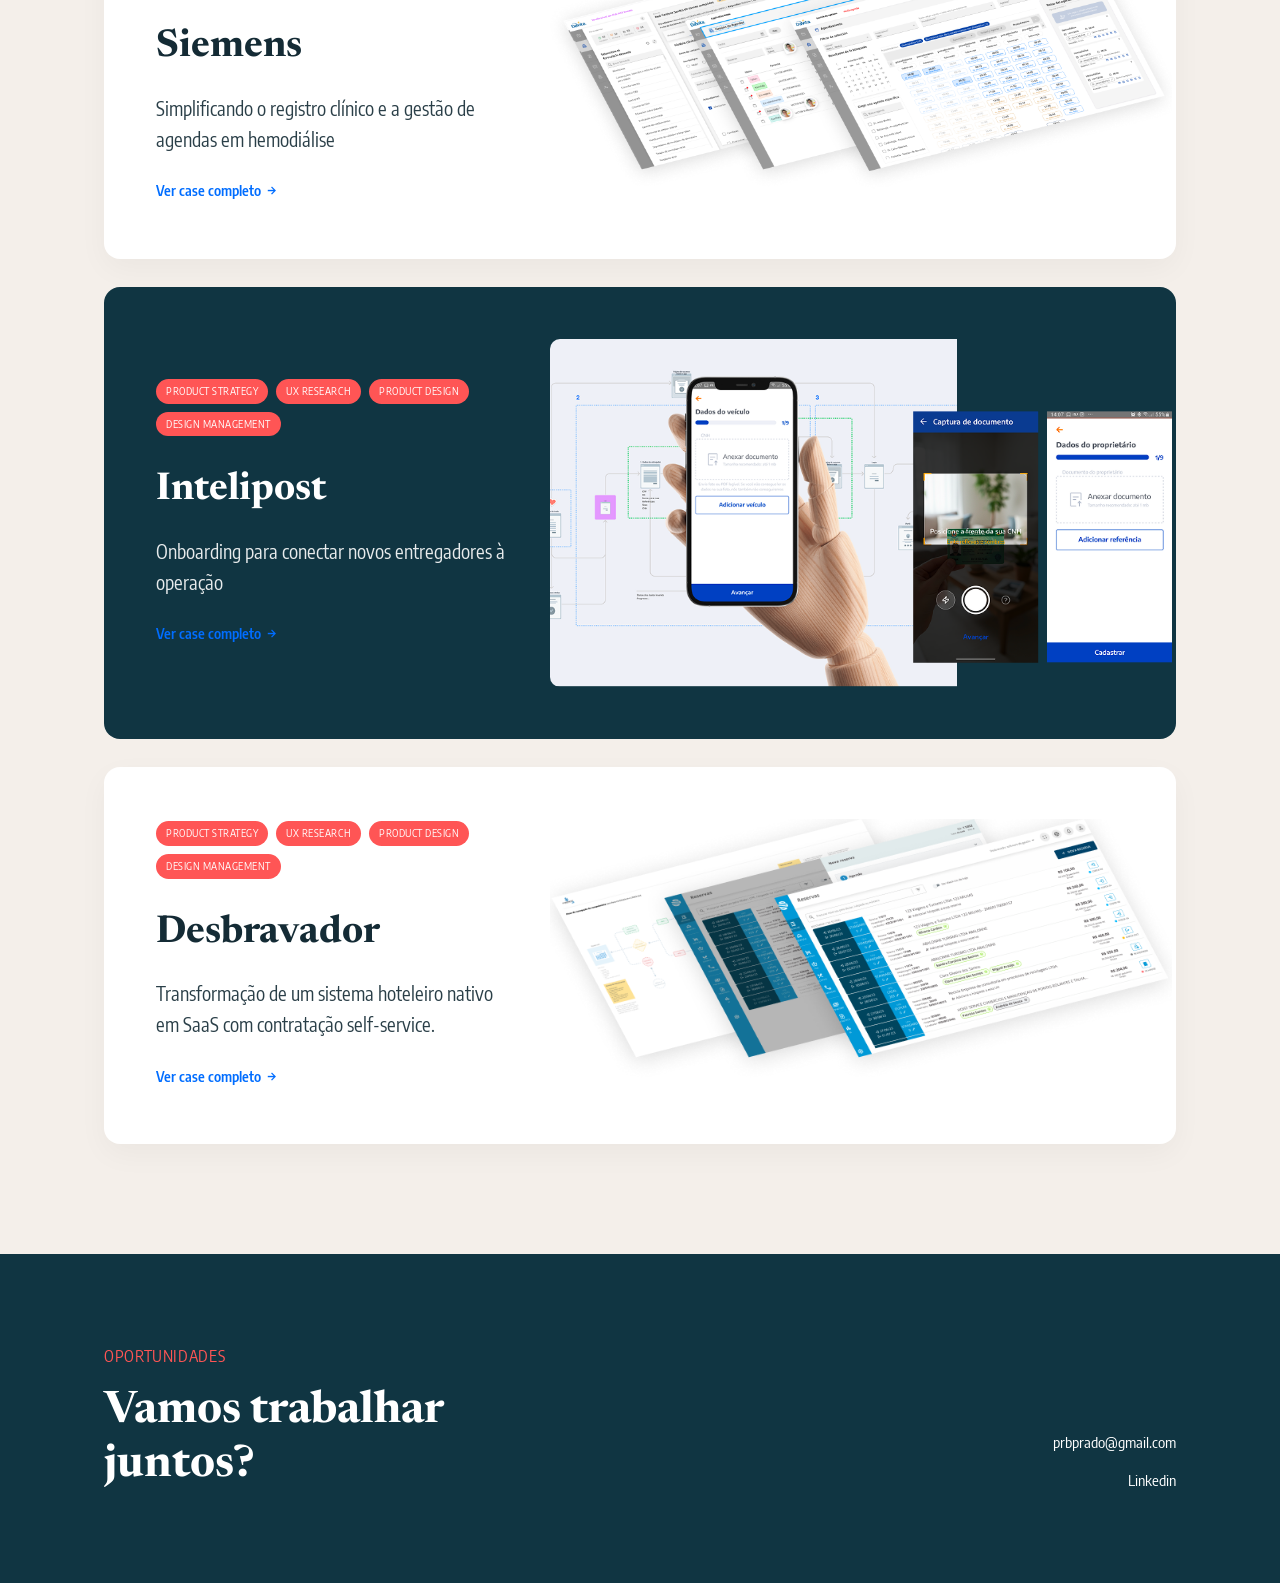
==== commit 0b9c9ace: "retirei o link do treinamento que estava errado" ====
--- a/index.html
+++ b/index.html
@@ -99,7 +99,6 @@
           </p>
         </div>
       </div>
-          <a href="case-desbravador.html" class="case-link">Ver case completo <span>→</span></a>
   </section>
 
   <!-- COMO TRABALHO -->
--- a/style.css
+++ b/style.css
@@ -124,7 +124,7 @@
   font-size: clamp(2.1rem, 4.5vw, 3.6rem);
   font-weight: 700;
   line-height: 1.18;
-  max-width: 860px;
+  max-width: 100%;
   margin-bottom: 40px;
 }
 
@@ -132,7 +132,13 @@
   display: flex;
   align-items: center;
   gap: 18px;
-  max-width: 560px;
+  width: 100%;
+  max-width: 100%;
+}
+
+.profile-info {
+  flex: 1;
+  min-width: 0;
 }
 
 .avatar {
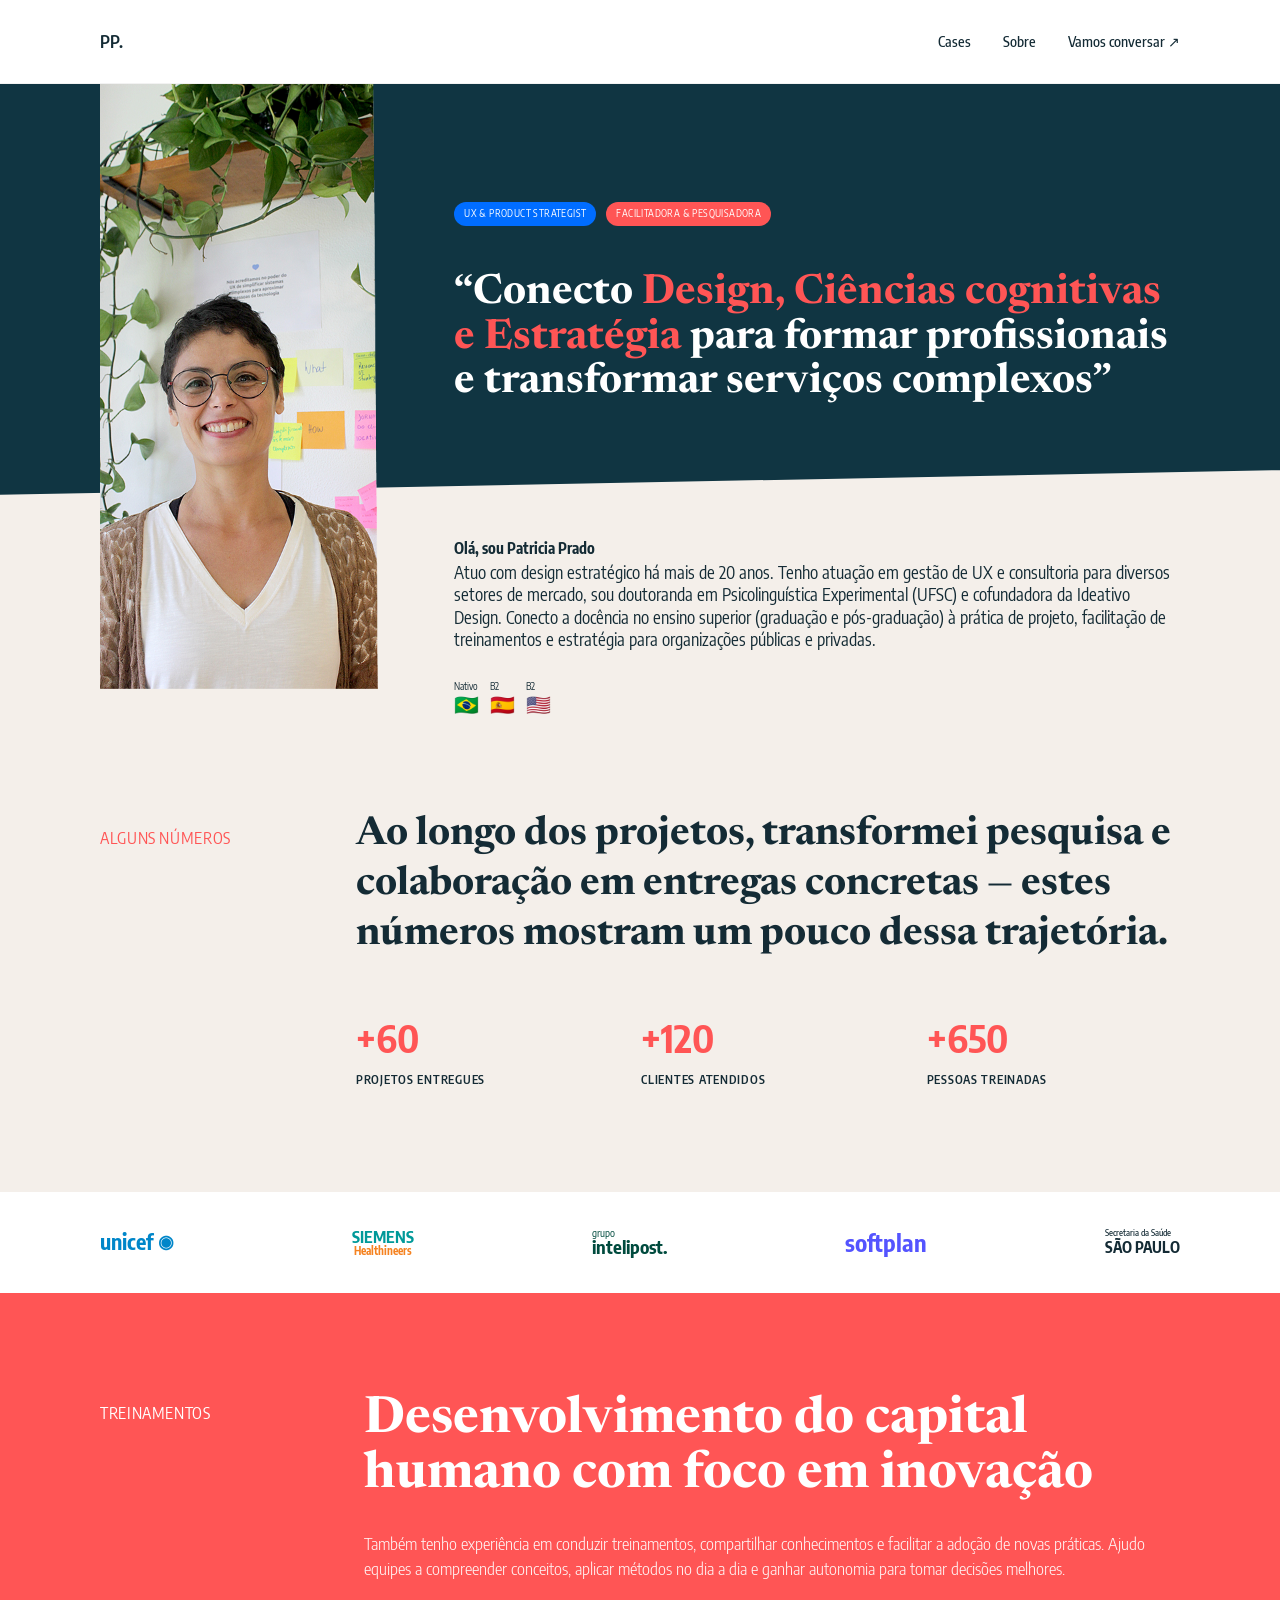
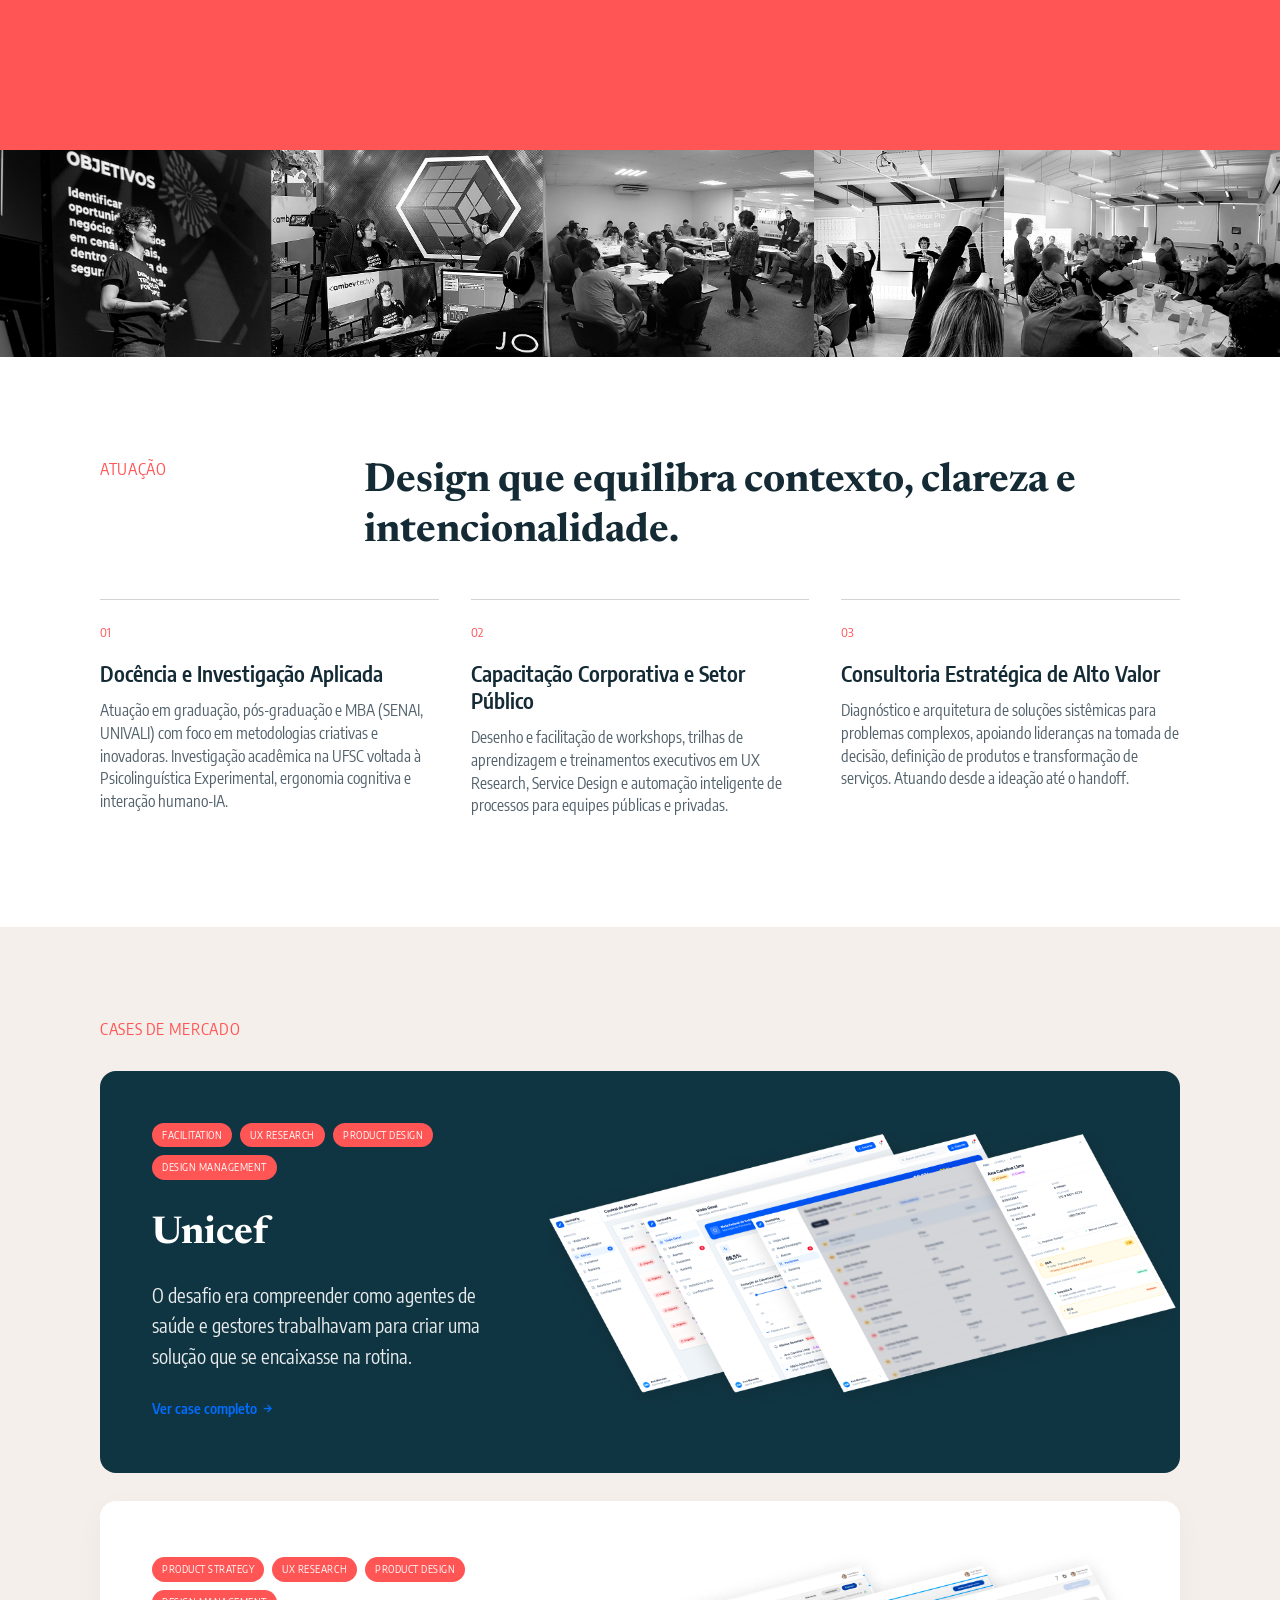
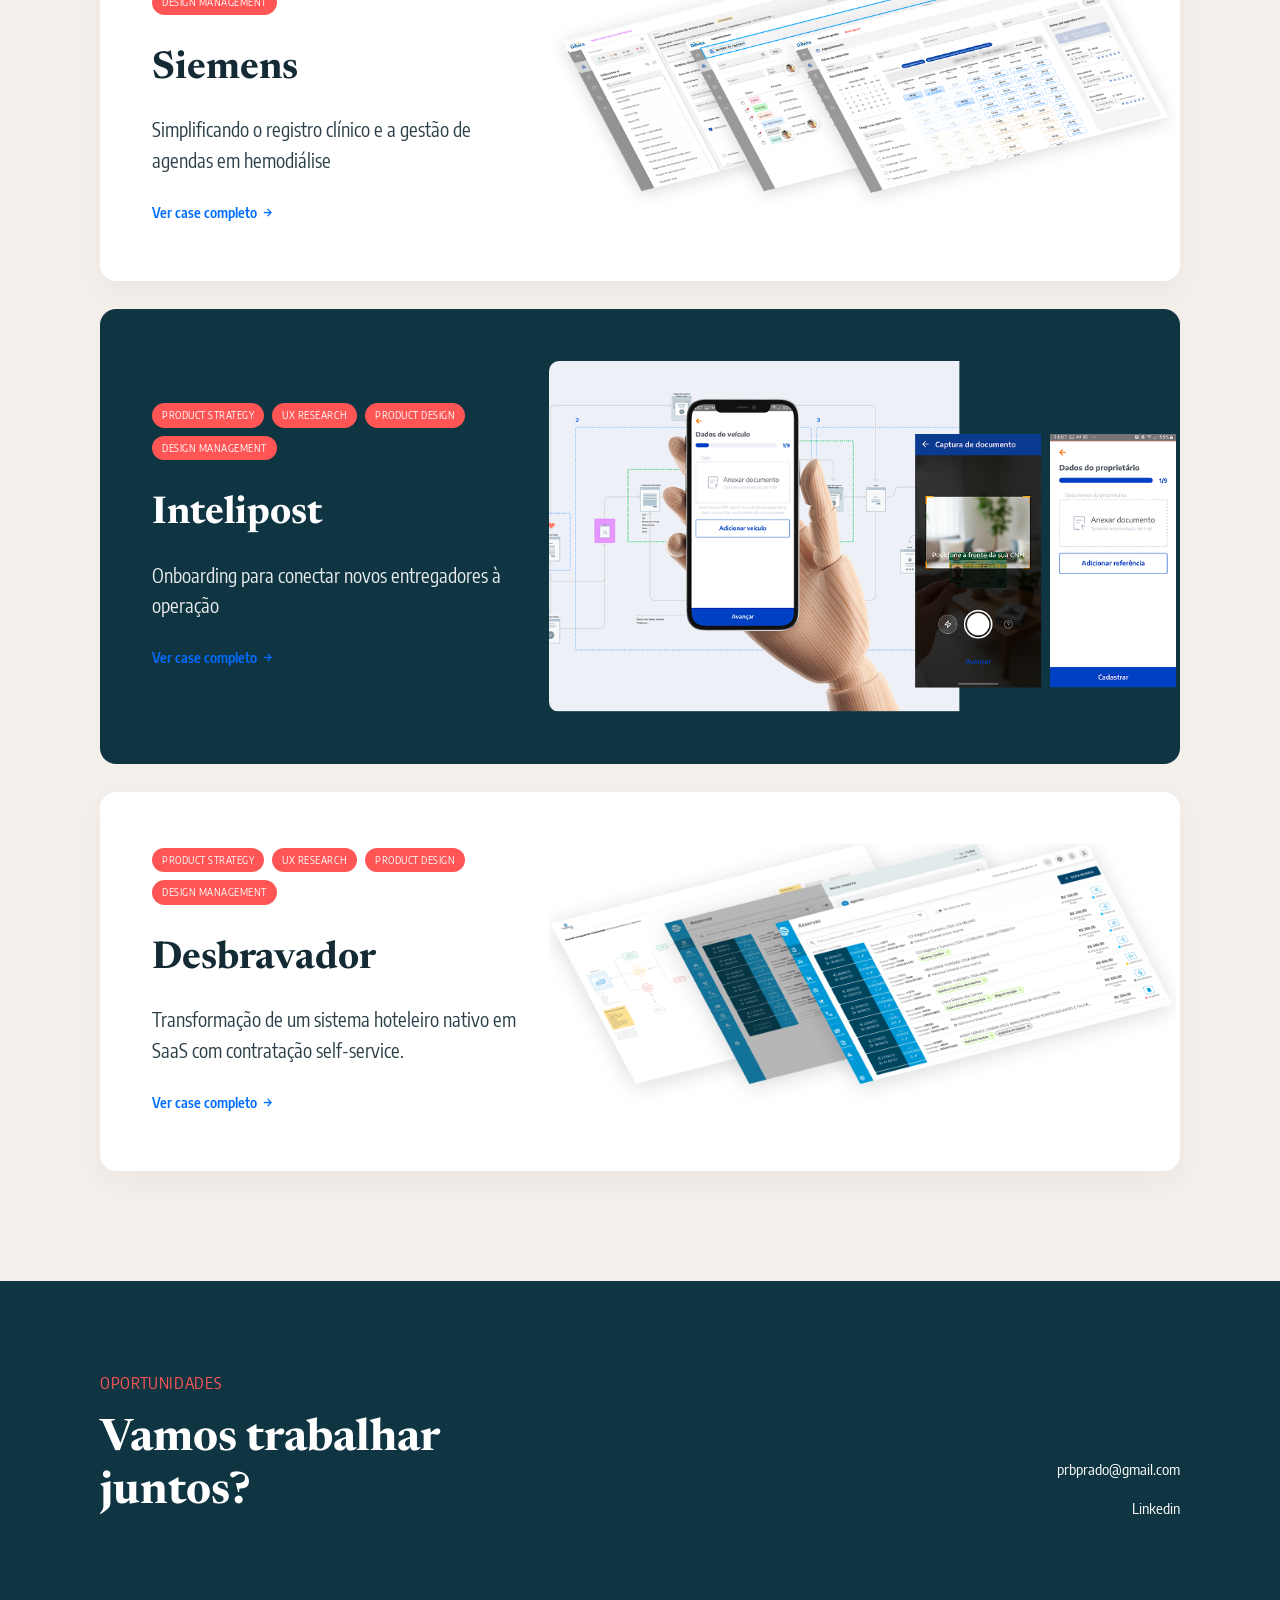
==== commit 1566b2b4: "novo hero" ====
--- a/index.html
+++ b/index.html
@@ -9,42 +9,45 @@
   <link href="https://fonts.googleapis.com/css2?family=Encode+Sans+Condensed:wght@100;200;300;400;500;600;700;800;900&family=Newsreader:ital,opsz,wght@0,6..72,200..800;1,6..72,200..800&display=swap" rel="stylesheet">
   <link rel="stylesheet" href="style.css" />
 </head>
-<body>
+<body class="home-page">
 
   <!-- NAVBAR -->
   <header class="navbar">
     <div class="container nav-container">
       <a href="#" class="logo">PP.</a>
       <nav class="nav-links">
-        <a href="#sobre">SOBRE</a>
-        <a href="#cases">CASES</a>
-        <a href="mailto:prbprado@gmail.com" class="nav-cta">VAMOS CONVERSAR <span>↗</span></a>
+        <a href="#cases">Cases</a>
+        <a href="#sobre">Sobre</a>
+        <a href="mailto:prbprado@gmail.com" class="nav-cta">Vamos conversar <span>↗</span></a>
       </nav>
     </div>
   </header>
 
   <!-- HERO SECTION -->
   <section class="hero">
-    <div class="container">
-      <div class="hero-badges">
-        <span class="badge badge-coral">DOCENTE & PESQUISADORA</span>
-        <span class="badge badge-blue">UX & PRODUCT STRATEGIST</span>
-      </div>
-
-      <h1 class="hero-title">
-        “Conecto <span class="text-coral">Design, Ciências cognitivas e Estratégia</span> para formar profissionais e transformar serviços complexos”
-      </h1>
-
-      <div class="hero-profile">
-        <img src="assets/avatar.png" alt="Patricia Prado" class="avatar" />
+    <div class="container hero-layout">
+      <div class="hero-portrait">
+        <img src="assets/pdfs/avatar.png" alt="Patricia Prado em um workshop" />
+      </div>
+      <div class="hero-copy">
+        <div class="hero-badges">
+          <span class="badge badge-blue">UX & PRODUCT STRATEGIST</span>
+          <span class="badge badge-coral">FACILITADORA & PESQUISADORA</span>
+        </div>
+
+        <h1 class="hero-title">
+          “Conecto <span class="text-coral">Design, Ciências cognitivas e Estratégia</span> para formar profissionais e transformar serviços complexos”
+        </h1>
+
         <div class="profile-info">
-          <strong>Olá, Sou Patricia Prado</strong>
-          <p>Doutoranda em Psicolinguística Experimental (UFSC), Mestre em Design (UDESC) e Cofundadora da Ideativo Design. Atuo na investigação sobre multimodalidade e IA, e na capacitação de equipes corporativas e governamentais.</p>
-        </div>
-      </div>
-
-      <div class="hero-action">
-        <a href="#cases" class="scroll-link">Conheça meu trabalho <span>↓</span></a>
+          <strong>Olá, sou Patricia Prado</strong>
+          <p>Atuo com design estratégico há mais de 20 anos. Tenho atuação em gestão de UX e consultoria para diversos setores de mercado, sou doutoranda em Psicolinguística Experimental (UFSC) e cofundadora da Ideativo Design. Conecto a docência no ensino superior (graduação e pós-graduação) à prática de projeto, facilitação de treinamentos e estratégia para organizações públicas e privadas.</p>
+          <ul class="languages" aria-label="Idiomas">
+            <li><span aria-hidden="true">🇧🇷</span> Nativo</li>
+            <li><span aria-hidden="true">🇪🇸</span> B2</li>
+            <li><span aria-hidden="true">🇺🇸</span> B2</li>
+          </ul>
+        </div>
       </div>
     </div>
   </section>
@@ -61,10 +64,6 @@
 
       <div class="metrics-grid">
         <div class="metric-item">
-          <span class="metric-number">+20</span>
-          <span class="metric-label">ANOS DE EXPERIÊNCIA</span>
-        </div>
-        <div class="metric-item">
           <span class="metric-number">+60</span>
           <span class="metric-label">PROJETOS ENTREGUES</span>
         </div>
@@ -80,12 +79,17 @@
     </div>
   </section>
 
-  <!-- FAIXA DE FOTOS (TREINAMENTOS / WORKSHOPS) -->
-  <section class="photo-strip">
-    <img src="assets/fotos-treinamento.png" alt="Workshops e treinamentos conduzidos por Patricia Prado" />
-  </section>
-
-  <!-- TREINAMENTOS (SEÇÃO CORAL INCLINADA) -->
+  <section class="client-strip" aria-label="Organizações com as quais Patricia trabalhou">
+    <div class="container client-logos">
+      <span class="client-logo client-unicef">unicef<span aria-hidden="true">◉</span></span>
+      <span class="client-logo client-siemens">SIEMENS<small>Healthineers</small></span>
+      <span class="client-logo client-intelipost"><small>grupo</small>intelipost.</span>
+      <span class="client-logo client-softplan">softplan</span>
+      <span class="client-logo client-sao-paulo">Secretaria da Saúde<br /><strong>SÃO PAULO</strong></span>
+    </div>
+  </section>
+
+  <!-- TREINAMENTOS -->
   <section class="training-section">
     <div class="container">
       <div class="split-header">
@@ -99,13 +103,19 @@
           </p>
         </div>
       </div>
-  </section>
-
-  <!-- COMO TRABALHO -->
+    </div>
+  </section>
+
+  <!-- FAIXA DE FOTOS (TREINAMENTOS / WORKSHOPS) -->
+  <section class="photo-strip">
+    <img src="assets/fotos-treinamento.png" alt="Workshops e treinamentos conduzidos por Patricia Prado" />
+  </section>
+
+  <!-- ATUAÇÃO -->
   <section class="process-section">
     <div class="container">
       <div class="split-header">
-        <span class="eyebrow text-coral">COMO TRABALHO</span>
+        <span class="eyebrow text-coral">ATUAÇÃO</span>
         <h2 class="section-heading">
           Design que equilibra contexto, clareza e intencionalidade.
         </h2>
@@ -114,25 +124,25 @@
       <div class="process-grid">
         <div class="process-card">
           <span class="step-num">01</span>
-          <h3>Entender o problema antes de desenhar</h3>
-          <p>
-            Investigo o contexto, as necessidades das pessoas, os comportamentos e as restrições do negócio e da tecnologia. A partir disso, ajudo a definir qual problema vale a pena resolver.
+          <h3>Docência e Investigação Aplicada</h3>
+          <p>
+            Atuação em graduação, pós-graduação e MBA (SENAI, UNIVALI) com foco em metodologias criativas e inovadoras. Investigação acadêmica na UFSC voltada à Psicolinguística Experimental, ergonomia cognitiva e interação humano-IA.
           </p>
         </div>
 
         <div class="process-card">
           <span class="step-num">02</span>
-          <h3>Definir o caminho com equilíbrio</h3>
-          <p>
-            Conecto evidências, objetivos e oportunidades para propor soluções que façam sentido para o negócio, sejam viáveis para a tecnologia e funcionem para as pessoas. Junto com as equipes, transformo essas escolhas em prioridades e direcionamentos claros.
+          <h3>Capacitação Corporativa e Setor Público</h3>
+          <p>
+            Desenho e facilitação de workshops, trilhas de aprendizagem e treinamentos executivos em UX Research, Service Design e automação inteligente de processos para equipes públicas e privadas.
           </p>
         </div>
 
         <div class="process-card">
           <span class="step-num">03</span>
-          <h3>Entregar, medir e evoluir</h3>
-          <p>
-            Faço o handoff para desenvolvimento com contexto e critérios bem definidos. Depois da entrega, acompanho os resultados e o feedback para entender o que funcionou, ajustar a estratégia e orientar os próximos passos.
+          <h3>Consultoria Estratégica de Alto Valor</h3>
+          <p>
+            Diagnóstico e arquitetura de soluções sistêmicas para problemas complexos, apoiando lideranças na tomada de decisão, definição de produtos e transformação de serviços. Atuando desde a ideação até o handoff.
           </p>
         </div>
       </div>
--- a/style.css
+++ b/style.css
@@ -1065,3 +1065,461 @@
     text-align: right;
   }
 }
+
+/* HOME PAGE */
+.home-page .container {
+  max-width: 1620px;
+  width: calc(100% - 15.625vw);
+  padding-right: 0;
+  padding-left: 0;
+}
+
+.home-page .navbar {
+  height: clamp(72px, 6.56vw, 126px);
+}
+
+.home-page .logo {
+  font-size: 1.1rem;
+}
+
+.home-page .nav-links {
+  gap: 32px;
+}
+
+.home-page .nav-links a {
+  font-size: 0.9rem;
+  text-transform: none;
+}
+
+.home-page .nav-links .nav-cta {
+  color: var(--text-dark);
+}
+
+.home-page .hero {
+  position: relative;
+  isolation: isolate;
+  overflow: hidden;
+  padding: 0 0 48px;
+  color: var(--text-dark);
+  background-color: var(--bg-beige);
+  clip-path: none;
+}
+
+.home-page .hero::before {
+  position: absolute;
+  z-index: -1;
+  inset: 0 0 auto;
+  height: clamp(340px, 32.1vw, 620px);
+  background-color: var(--bg-dark);
+  clip-path: polygon(0 0, 100% 0, 100% 94%, 0 100%);
+  content: "";
+}
+
+.home-page .hero-layout {
+  display: grid;
+  grid-template-columns: 32.8% minmax(0, 1fr);
+  align-items: start;
+}
+
+.hero-portrait {
+  position: relative;
+  z-index: 1;
+  grid-row: 1;
+  width: min(21.72vw, 417px);
+  max-width: 100%;
+}
+
+.hero-portrait img {
+  display: block;
+  width: 100%;
+  height: auto;
+  object-fit: cover;
+}
+
+.home-page .hero-copy {
+  position: relative;
+  z-index: 2;
+  min-width: 0;
+  padding-top: 9.22vw;
+}
+
+.home-page .hero-badges {
+  gap: 10px;
+  margin-bottom: 3.5vw;
+}
+
+.home-page .badge {
+  font-size: 0.62rem;
+  padding: 4px 10px;
+}
+
+.home-page .hero-title {
+  max-width: 980px;
+  margin-bottom: 0;
+  color: #FFFFFF;
+  font-size: clamp(2.6rem, 3.125vw, 3.75rem);
+  line-height: 1.08;
+}
+
+.home-page .profile-info {
+  max-width: none;
+  margin-top: 10.5vw;
+}
+
+.home-page .profile-info strong {
+  margin-bottom: 6px;
+  font-size: clamp(0.95rem, 1.09375vw, 1.3125rem);
+  line-height: 1;
+  letter-spacing: 0;
+}
+
+.home-page .profile-info p {
+  color: var(--text-dark);
+  font-size: calc(clamp(0.95rem, 1.09375vw, 1.3125rem) + 2px);
+  line-height: 1.3;
+  letter-spacing: 0;
+}
+
+.languages {
+  display: flex;
+  flex-wrap: wrap;
+  gap: 11px;
+  margin-top: 2.2vw;
+  list-style: none;
+  font-size: clamp(0.6rem, 0.52vw, 0.625rem);
+}
+
+.languages li {
+  display: flex;
+  flex-direction: column-reverse;
+  align-items: flex-start;
+
+}
+
+.languages li span {
+  font-size: 1.5625vw;
+  line-height: 1;
+  transform-origin: left center;
+}
+
+.home-page .metrics-section {
+  margin-top: 0;
+  padding: 48px 0 100px;
+}
+
+.home-page .metrics-grid {
+  grid-template-columns: repeat(3, 1fr);
+  gap: 32px;
+  padding-left: 256px;
+}
+
+.home-page .metric-number {
+  font-size: clamp(2.2rem, 3vw, 3rem);
+}
+
+.client-strip {
+  padding: 36px 0;
+  background-color: #FFFFFF;
+}
+
+.client-logos {
+  display: flex;
+  align-items: center;
+  justify-content: space-between;
+  gap: 32px;
+}
+
+.client-logo {
+  display: inline-flex;
+  align-items: center;
+  justify-content: center;
+  color: var(--text-dark);
+  font-family: var(--font-sans);
+  font-size: 1.2rem;
+  font-weight: 700;
+  line-height: 1;
+  text-align: center;
+  white-space: nowrap;
+}
+
+.client-unicef {
+  gap: 5px;
+  color: #0086C9;
+  font-size: 1.35rem;
+}
+
+.client-unicef span {
+  font-size: 1.1rem;
+}
+
+.client-siemens {
+  display: grid;
+  color: #009999;
+  font-size: 1rem;
+}
+
+.client-siemens small {
+  color: #F58220;
+  font-size: 0.7rem;
+}
+
+.client-intelipost {
+  display: grid;
+  color: #004B3E;
+  font-size: 1.15rem;
+}
+
+.client-intelipost small {
+  font-size: 0.65rem;
+  font-weight: 400;
+  text-align: left;
+}
+
+.client-softplan {
+  color: #5454FF;
+  font-size: 1.5rem;
+}
+
+.client-sao-paulo {
+  display: block;
+  font-size: 0.55rem;
+  font-weight: 500;
+  line-height: 1.2;
+  text-align: left;
+}
+
+.client-sao-paulo strong {
+  font-size: 0.95rem;
+}
+
+.home-page .training-section {
+  padding: 100px 0 120px;
+  clip-path: none;
+}
+
+.home-page .training-section .split-header,
+.home-page .process-section .split-header {
+  grid-template-columns: 240px minmax(0, 1fr);
+  align-items: start;
+  gap: 24px;
+  margin-bottom: 48px;
+}
+
+.home-page .training-section .eyebrow {
+  margin-top: 8px;
+}
+
+.home-page .training-section .section-heading {
+  font-size: clamp(2.5rem, 4vw, 4rem);
+  line-height: 1.08;
+}
+
+.home-page .training-desc {
+  max-width: 960px;
+  margin-top: 28px;
+  font-size: 1.05rem;
+  line-height: 1.5;
+}
+
+.home-page .photo-strip img {
+  max-height: 320px;
+}
+
+.home-page .process-section {
+  padding: 100px 0 110px;
+}
+
+.home-page .process-section .split-header {
+  margin-bottom: 42px;
+}
+
+.home-page .process-grid {
+  gap: 32px;
+}
+
+.home-page .process-card {
+  border-top: 1px solid rgba(20, 43, 53, 0.2);
+  padding-top: 22px;
+}
+
+.home-page .step-num {
+  margin-bottom: 18px;
+  font-size: 0.8rem;
+  font-weight: 400;
+}
+
+.home-page .process-card h3 {
+  font-size: 1.35rem;
+  line-height: 1.25;
+}
+
+.home-page .process-card p {
+  font-size: 0.98rem;
+  line-height: 1.45;
+}
+
+@media (max-width: 1199px) {
+  .languages {
+    gap: 16px;
+    margin-top: 24px;
+  }
+
+  .languages li span {
+    font-size: 1.6rem;
+    transform: scaleX(1.3);
+  }
+}
+
+@media (min-width: 900px) and (max-width: 1199px) {
+  .home-page .hero {
+    padding-bottom: 0;
+  }
+
+  .home-page .hero::before {
+    height: calc(148vw + 280px);
+  }
+
+  .home-page .hero-layout {
+    display: flex;
+    flex-direction: column;
+  }
+
+  .hero-portrait {
+    width: min(32vw, 320px);
+  }
+
+  .home-page .hero-copy {
+    padding-top: 44px;
+  }
+
+  .home-page .hero-badges {
+    margin-bottom: 24px;
+  }
+
+  .home-page .hero-title {
+    font-size: clamp(2.3rem, 6vw, 3.4rem);
+  }
+
+  .home-page .profile-info {
+    margin: 40px -7.8125vw 0;
+    padding: 24px 7.8vw;
+    background-color: var(--bg-beige);
+  }
+}
+
+@media (max-width: 899px) {
+  .home-page .container {
+    width: auto;
+    padding-right: 20px;
+    padding-left: 20px;
+  }
+
+  .home-page .navbar {
+    height: 72px;
+  }
+
+  .home-page .nav-links {
+    gap: 14px;
+  }
+
+  .home-page .nav-links a {
+    font-size: 0.78rem;
+  }
+
+  .home-page .hero::before {
+    height: calc(148vw + 280px);
+  }
+
+  .home-page .hero-layout {
+    grid-template-columns: 1fr;
+  }
+
+  .hero-portrait {
+    width: min(68%, 320px);
+  }
+
+  .home-page .hero-copy {
+    padding-top: 44px;
+  }
+
+  .home-page .hero-title {
+    font-size: clamp(2.3rem, 6vw, 3.4rem);
+  }
+
+  .home-page .profile-info {
+    max-width: none;
+    margin: 40px -20px 0;
+    padding: 24px 20px;
+    background-color: var(--bg-beige);
+  }
+
+  .home-page .metrics-section {
+    padding-top: 36px;
+  }
+
+  .home-page .metrics-grid {
+    padding-left: 0;
+  }
+
+  .client-logos {
+    flex-wrap: wrap;
+    justify-content: center;
+    gap: 24px 36px;
+  }
+
+  .home-page .training-section .split-header,
+  .home-page .process-section .split-header {
+    grid-template-columns: 1fr;
+    gap: 8px;
+  }
+
+  .home-page .process-grid {
+    grid-template-columns: 1fr;
+  }
+}
+
+@media (max-width: 520px) {
+  .home-page .nav-links {
+    gap: 10px;
+  }
+
+  .home-page .nav-links a {
+    font-size: 0.68rem;
+  }
+
+  .home-page .nav-links .nav-cta {
+    max-width: 90px;
+  }
+
+  .home-page .hero::before {
+    height: calc(148vw + 280px);
+  }
+
+  .home-page .hero-title {
+    font-size: 2.25rem;
+  }
+
+  .home-page .metrics-grid {
+    gap: 16px 10px;
+  }
+
+  .home-page .metric-number {
+    font-size: 2rem;
+  }
+
+  .home-page .metric-label {
+    font-size: 0.62rem;
+  }
+
+  .home-page .training-section {
+    padding: 72px 0 84px;
+  }
+
+  .home-page .training-section .section-heading {
+    font-size: 2.35rem;
+  }
+
+  .home-page .process-section {
+    padding: 72px 0;
+  }
+}
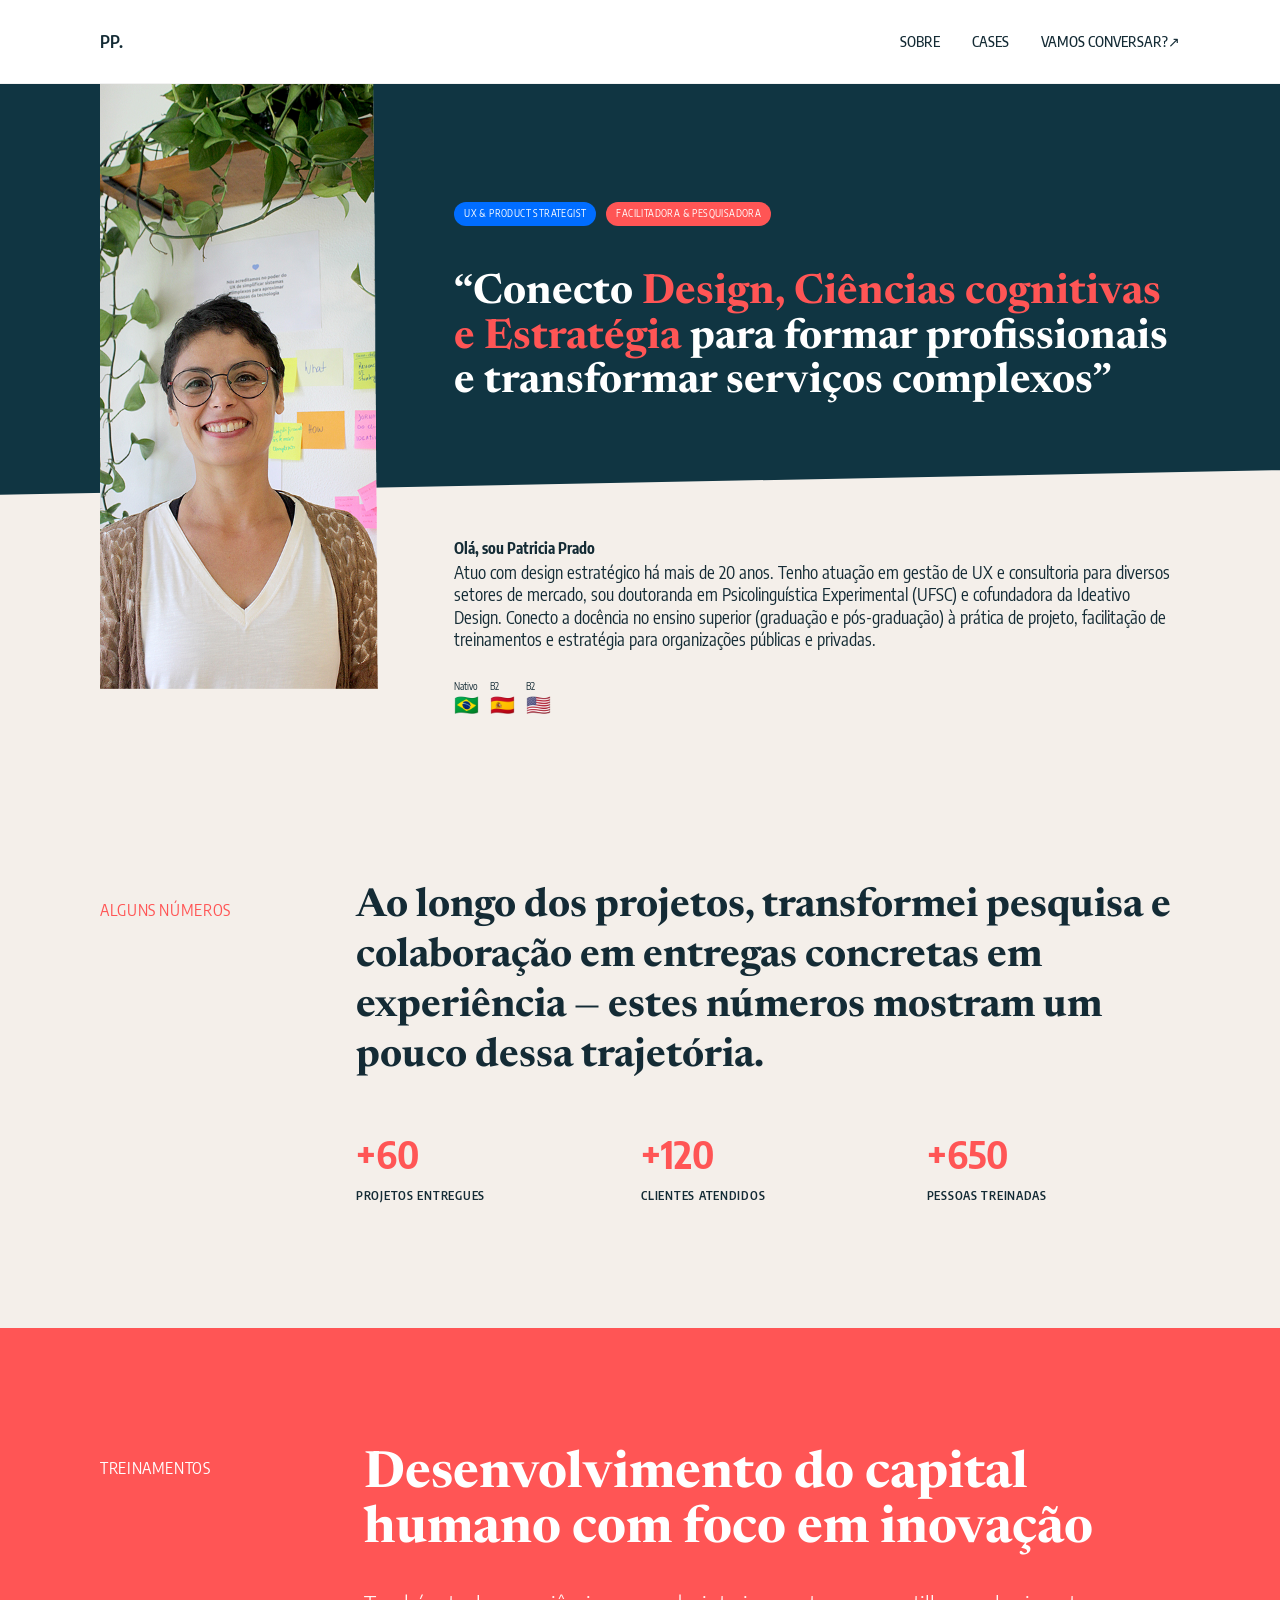
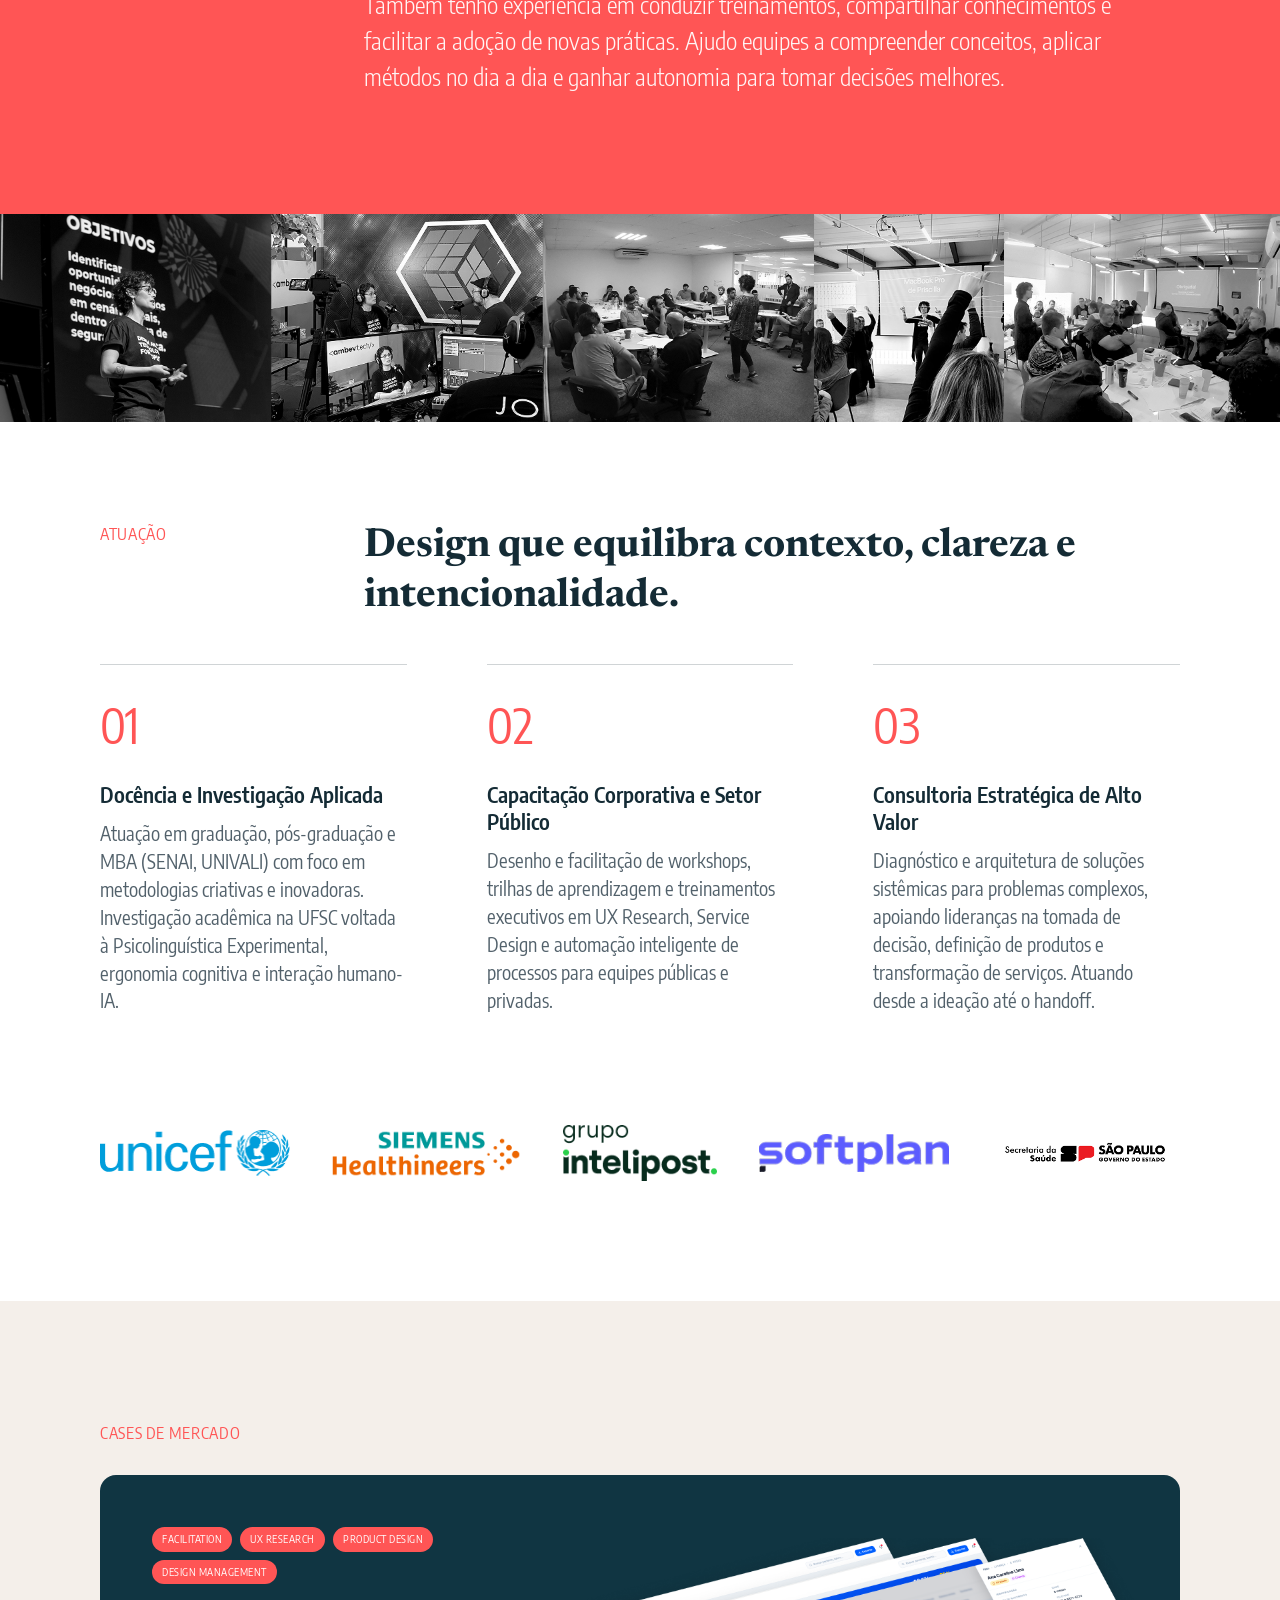
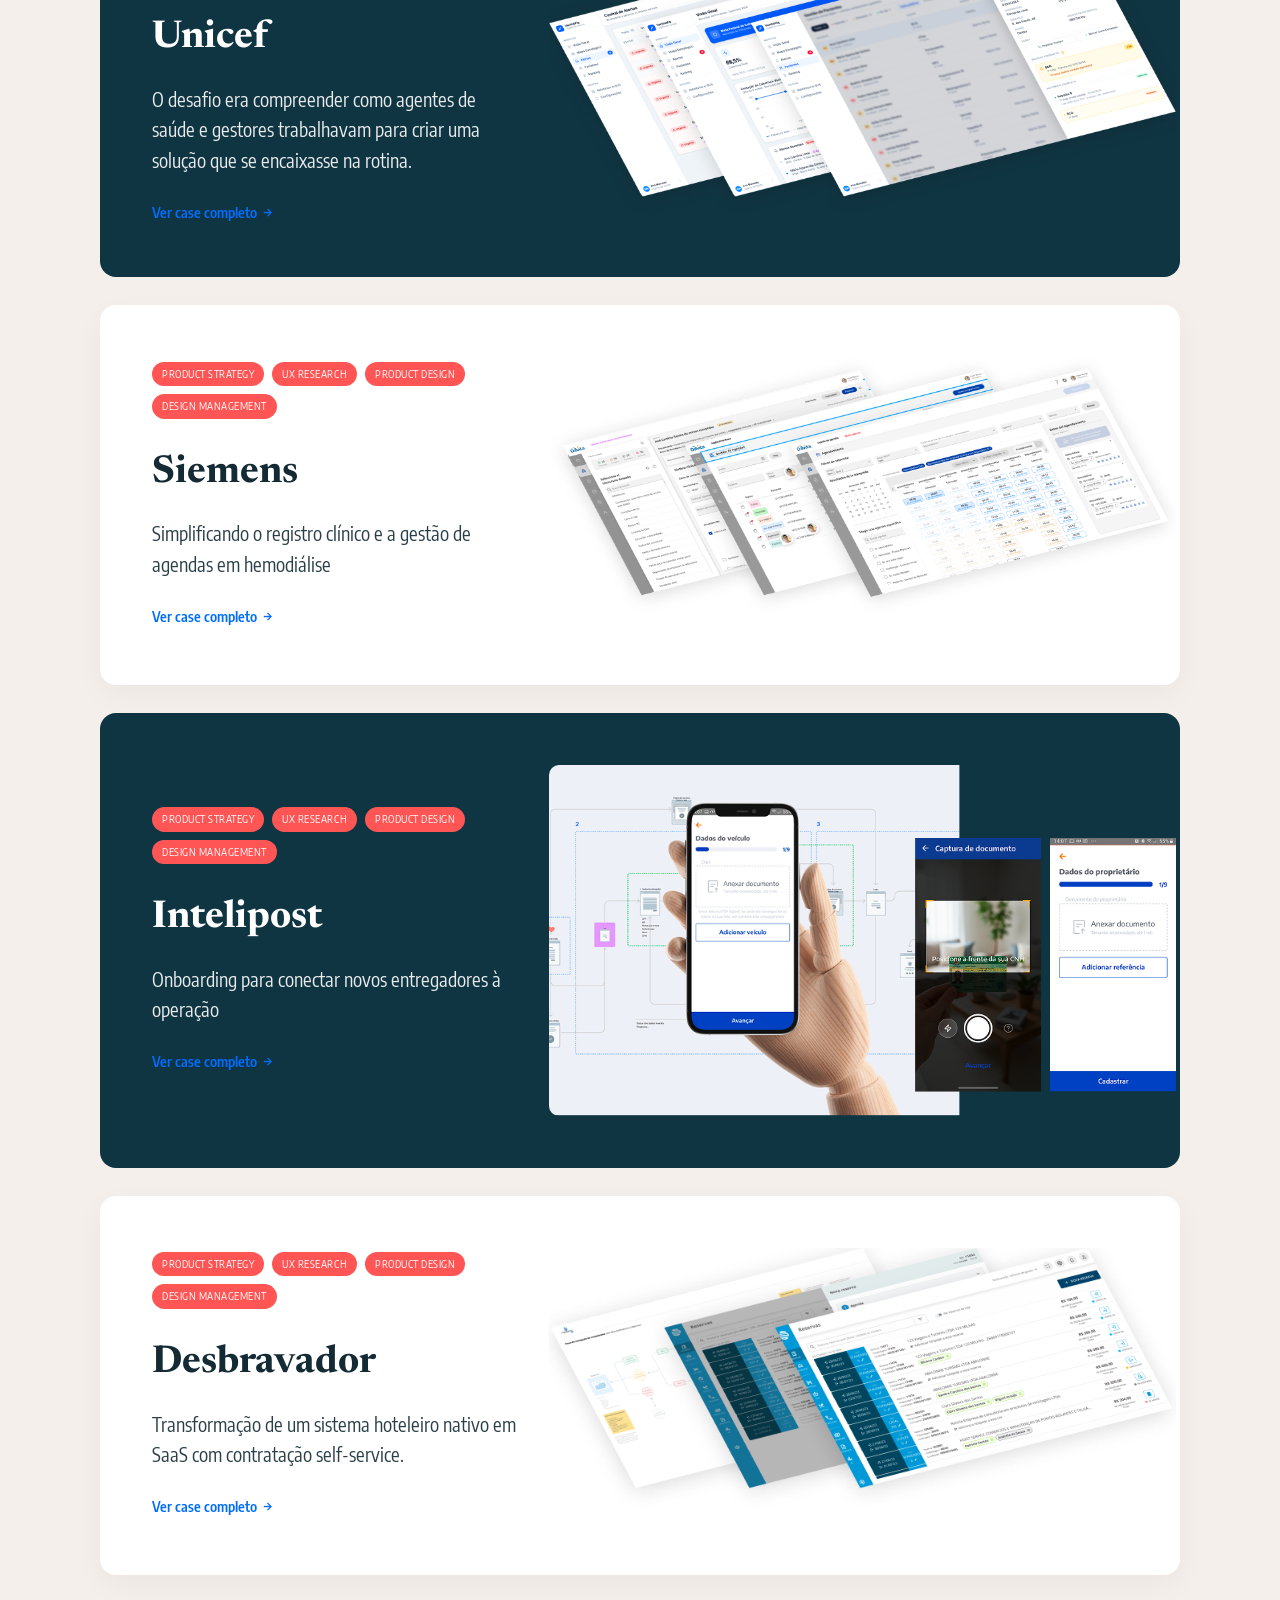
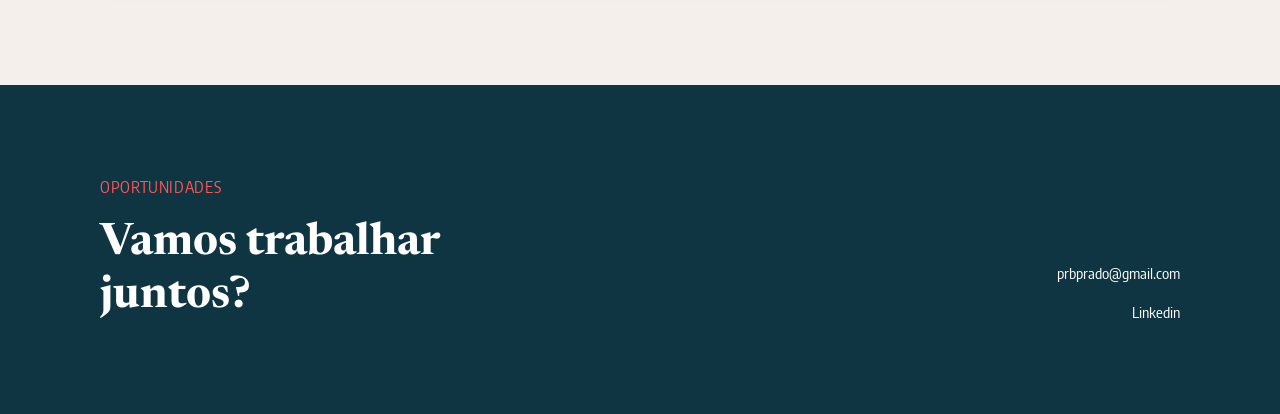
==== commit adcef11d: "detalhes de css e troca de logo dos clientes" ====
--- a/index.html
+++ b/index.html
@@ -16,9 +16,9 @@
     <div class="container nav-container">
       <a href="#" class="logo">PP.</a>
       <nav class="nav-links">
-        <a href="#cases">Cases</a>
-        <a href="#sobre">Sobre</a>
-        <a href="mailto:prbprado@gmail.com" class="nav-cta">Vamos conversar <span>↗</span></a>
+        <a href="#sobre">SOBRE</a>
+        <a href="#cases">CASES</a>
+        <a href="mailto:prbprado@gmail.com" class="nav-cta">VAMOS CONVERSAR?<span>↗</span></a>
       </nav>
     </div>
   </header>
@@ -58,7 +58,7 @@
       <div class="split-header">
         <span class="eyebrow text-coral">ALGUNS NÚMEROS</span>
         <h2 class="section-heading">
-          Ao longo dos projetos, transformei pesquisa e colaboração em entregas concretas — estes números mostram um pouco dessa trajetória.
+          Ao longo dos projetos, transformei pesquisa e colaboração em entregas concretas em experiência — estes números mostram um pouco dessa trajetória.
         </h2>
       </div>
 
@@ -76,16 +76,6 @@
           <span class="metric-label">PESSOAS TREINADAS</span>
         </div>
       </div>
-    </div>
-  </section>
-
-  <section class="client-strip" aria-label="Organizações com as quais Patricia trabalhou">
-    <div class="container client-logos">
-      <span class="client-logo client-unicef">unicef<span aria-hidden="true">◉</span></span>
-      <span class="client-logo client-siemens">SIEMENS<small>Healthineers</small></span>
-      <span class="client-logo client-intelipost"><small>grupo</small>intelipost.</span>
-      <span class="client-logo client-softplan">softplan</span>
-      <span class="client-logo client-sao-paulo">Secretaria da Saúde<br /><strong>SÃO PAULO</strong></span>
     </div>
   </section>
 
@@ -149,6 +139,16 @@
     </div>
   </section>
 
+  <section class="client-strip" aria-label="Organizações com as quais Patricia trabalhou">
+    <div class="container client-logos">
+      <img src="assets/empresas/unicef.png" alt="UNICEF" class="client-logo" />
+      <img src="assets/empresas/siemens.png" alt="Siemens Healthineers" class="client-logo" />
+      <img src="assets/empresas/intelipost.png" alt="Grupo Intelipost" class="client-logo" />
+      <img src="assets/empresas/softplan.png" alt="Softplan" class="client-logo" />
+      <img src="assets/empresas/sp.png" alt="Secretaria da Saúde de São Paulo" class="client-logo" />
+    </div>
+  </section>
+
   <!-- CASES DE MERCADO -->
   <section id="cases" class="cases-section">
     <div class="container">
--- a/style.css
+++ b/style.css
@@ -188,7 +188,6 @@
   display: grid;
   grid-template-columns: 1fr;
   gap: 16px;
-  margin-bottom: 56px;
 }
 
 .section-heading {
@@ -244,7 +243,6 @@
 .training-desc {
   color: rgba(255, 255, 255, 0.94);
   margin-top: 20px;
-  font-size: 1.5rem;
   font-weight: 300;
   max-width: 680px;
 }
@@ -284,7 +282,7 @@
 /* CASES DE MERCADO */
 .cases-section {
   background-color: var(--bg-beige);
-  padding: 90px 0 110px;
+  padding: 120px 0 110px;
 }
 
 .case-card {
@@ -1204,13 +1202,14 @@
 
 .home-page .metrics-section {
   margin-top: 0;
-  padding: 48px 0 100px;
+  padding: 120px 0 120px;
 }
 
 .home-page .metrics-grid {
   grid-template-columns: repeat(3, 1fr);
   gap: 32px;
   padding-left: 256px;
+  margin-top: 50px;
 }
 
 .home-page .metric-number {
@@ -1218,7 +1217,7 @@
 }
 
 .client-strip {
-  padding: 36px 0;
+  padding: 0 0 120px;
   background-color: #FFFFFF;
 }
 
@@ -1230,70 +1229,16 @@
 }
 
 .client-logo {
-  display: inline-flex;
-  align-items: center;
-  justify-content: center;
-  color: var(--text-dark);
-  font-family: var(--font-sans);
-  font-size: 1.2rem;
-  font-weight: 700;
-  line-height: 1;
-  text-align: center;
-  white-space: nowrap;
-}
-
-.client-unicef {
-  gap: 5px;
-  color: #0086C9;
-  font-size: 1.35rem;
-}
-
-.client-unicef span {
-  font-size: 1.1rem;
-}
-
-.client-siemens {
-  display: grid;
-  color: #009999;
-  font-size: 1rem;
-}
-
-.client-siemens small {
-  color: #F58220;
-  font-size: 0.7rem;
-}
-
-.client-intelipost {
-  display: grid;
-  color: #004B3E;
-  font-size: 1.15rem;
-}
-
-.client-intelipost small {
-  font-size: 0.65rem;
-  font-weight: 400;
-  text-align: left;
-}
-
-.client-softplan {
-  color: #5454FF;
-  font-size: 1.5rem;
-}
-
-.client-sao-paulo {
   display: block;
-  font-size: 0.55rem;
-  font-weight: 500;
-  line-height: 1.2;
-  text-align: left;
-}
-
-.client-sao-paulo strong {
-  font-size: 0.95rem;
+  max-width: 190px;
+  max-height: 56px;
+  width: auto;
+  height: auto;
+  object-fit: contain;
 }
 
 .home-page .training-section {
-  padding: 100px 0 120px;
+  padding: 120px 0 120px;
   clip-path: none;
 }
 
@@ -1302,7 +1247,6 @@
   grid-template-columns: 240px minmax(0, 1fr);
   align-items: start;
   gap: 24px;
-  margin-bottom: 48px;
 }
 
 .home-page .training-section .eyebrow {
@@ -1317,7 +1261,7 @@
 .home-page .training-desc {
   max-width: 960px;
   margin-top: 28px;
-  font-size: 1.05rem;
+  font-size: 1.5rem;
   line-height: 1.5;
 }
 
@@ -1334,7 +1278,7 @@
 }
 
 .home-page .process-grid {
-  gap: 32px;
+  gap: 80px;
 }
 
 .home-page .process-card {
@@ -1344,7 +1288,7 @@
 
 .home-page .step-num {
   margin-bottom: 18px;
-  font-size: 0.8rem;
+  font-size: 3rem;
   font-weight: 400;
 }
 
@@ -1354,7 +1298,7 @@
 }
 
 .home-page .process-card p {
-  font-size: 0.98rem;
+  font-size: 1.2rem;
   line-height: 1.45;
 }
 
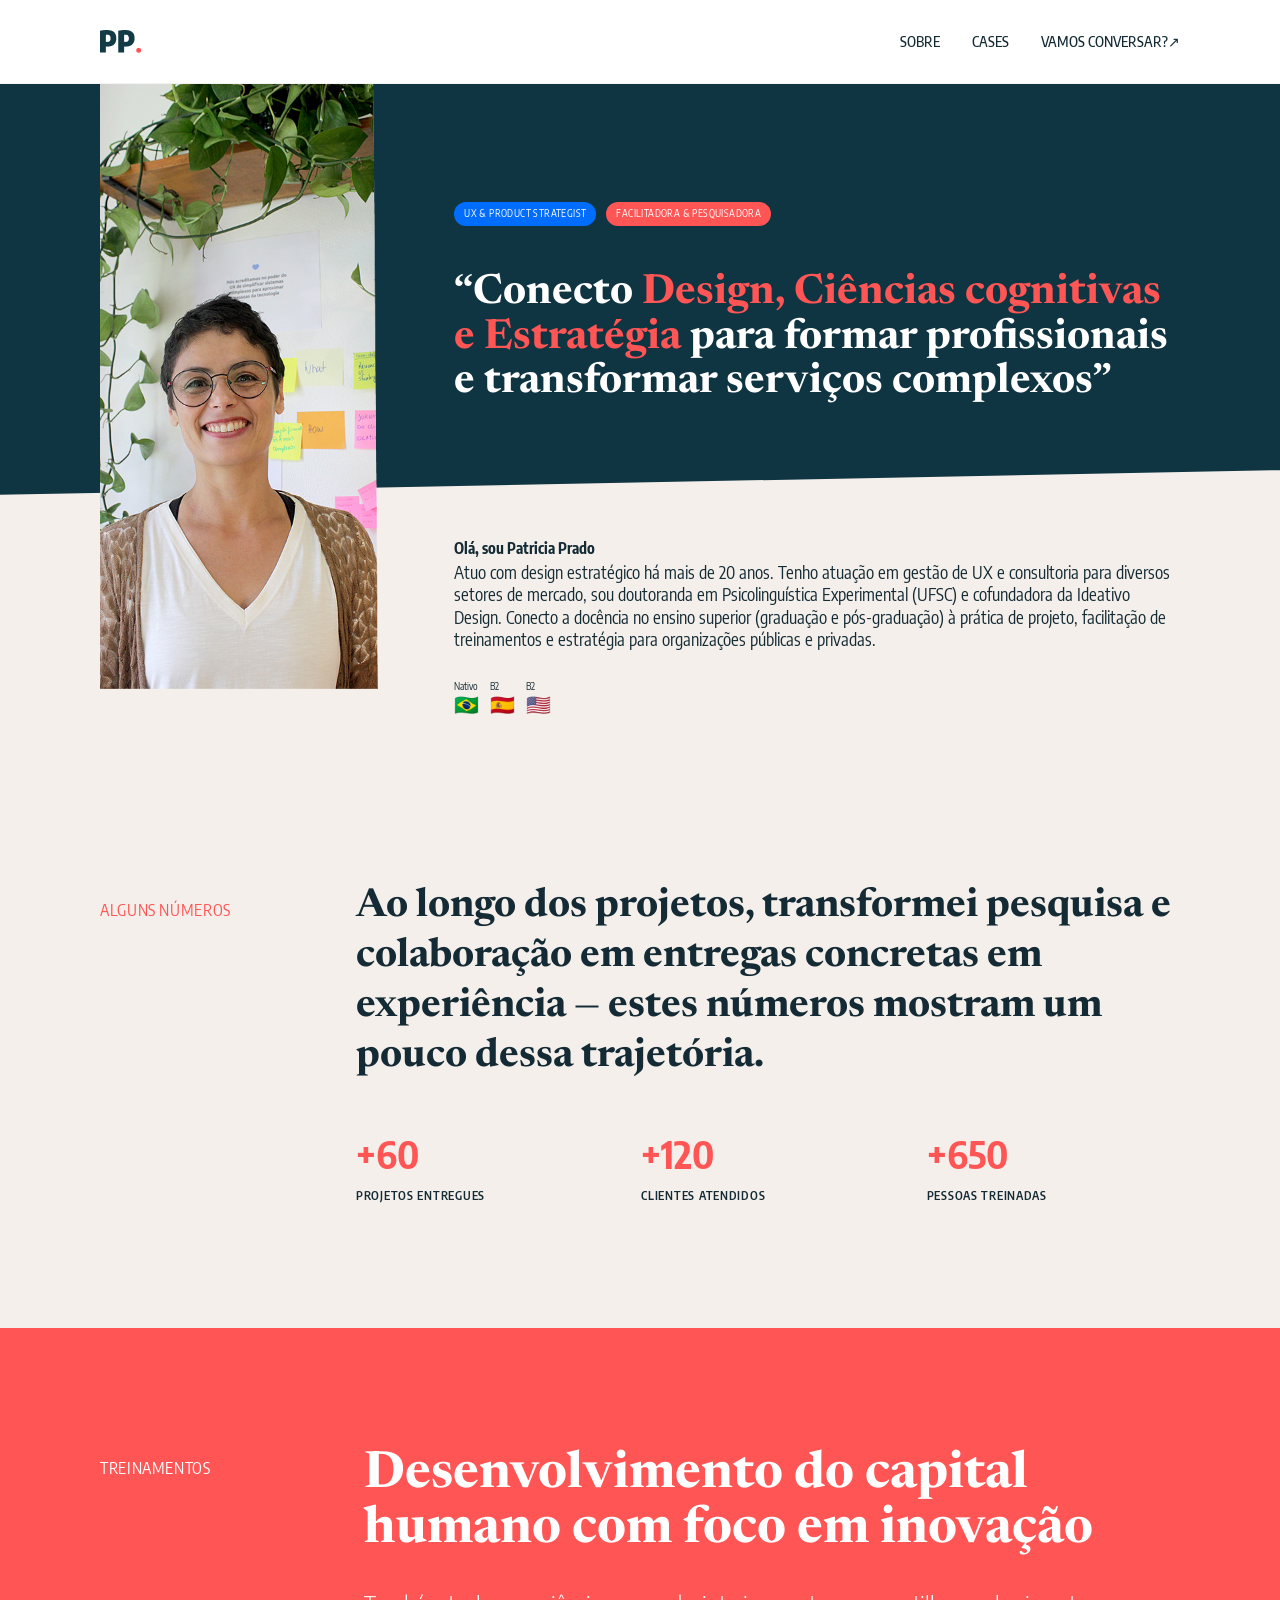
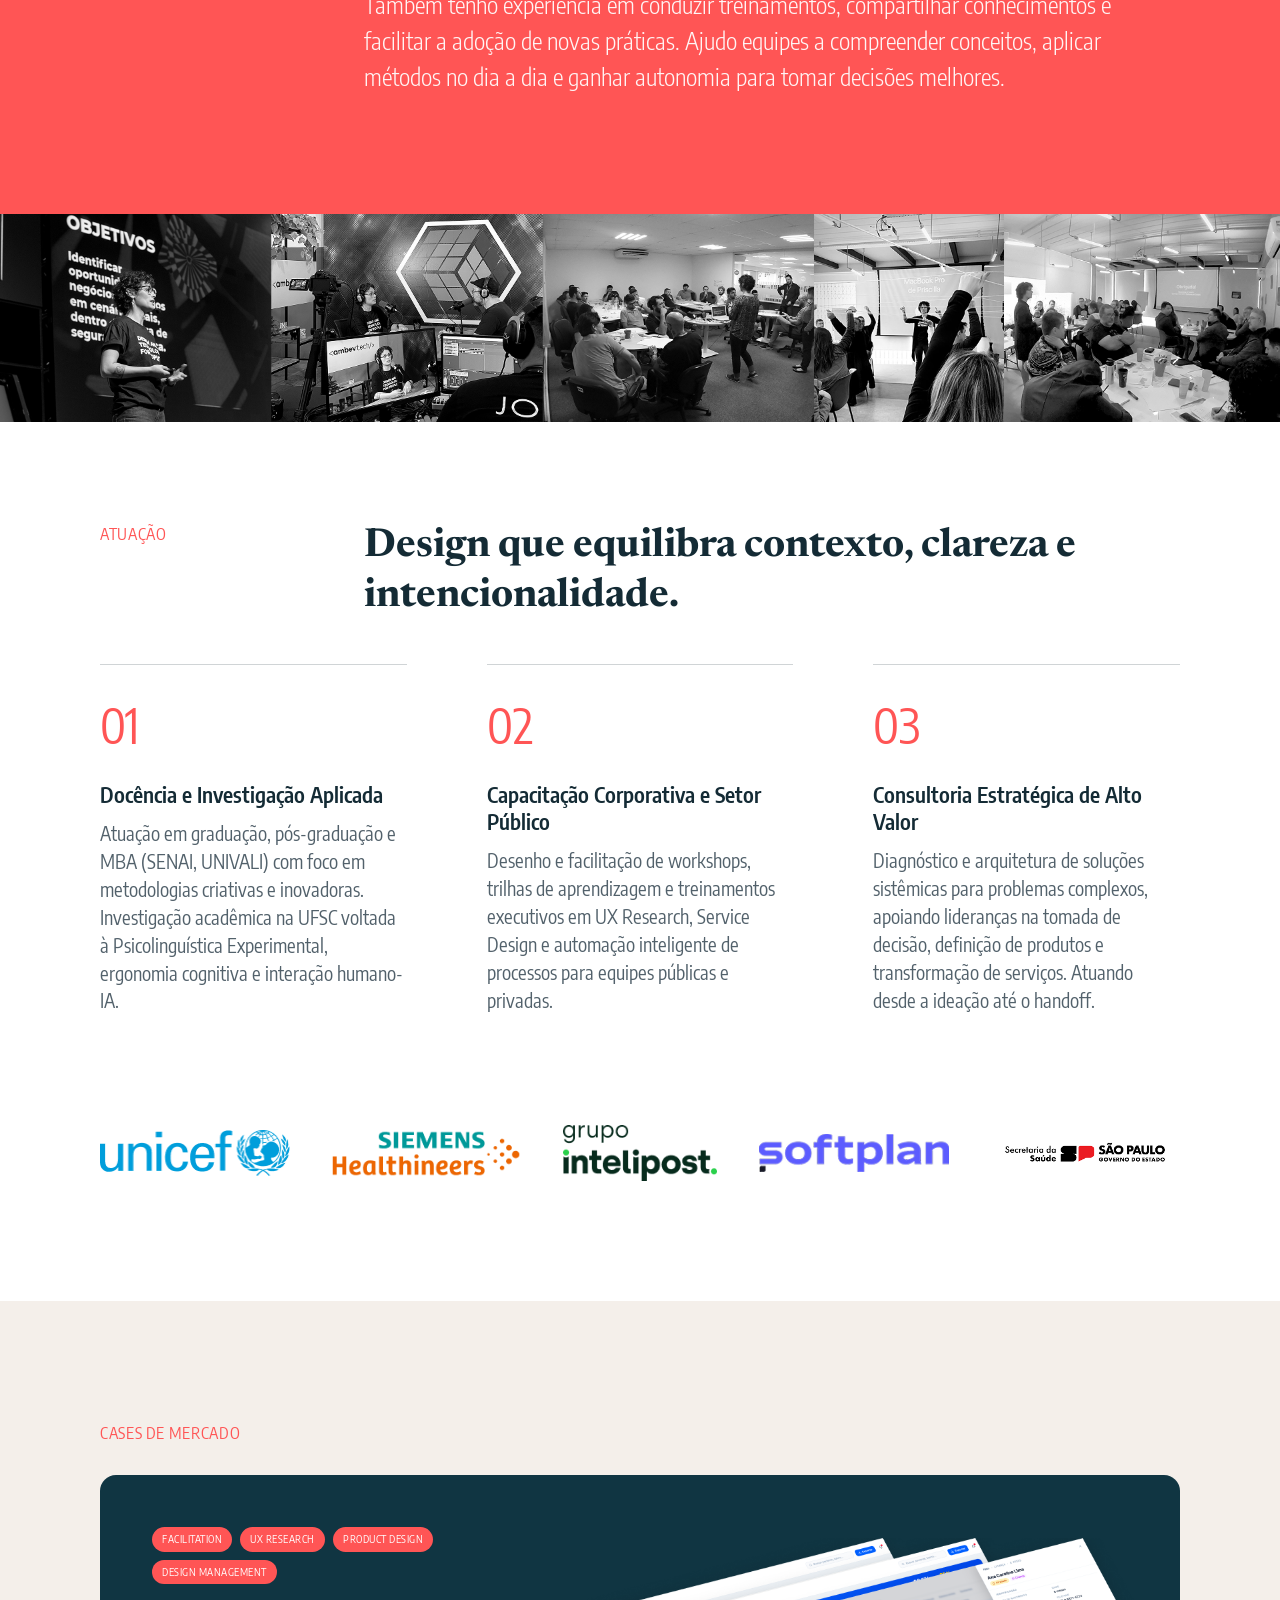
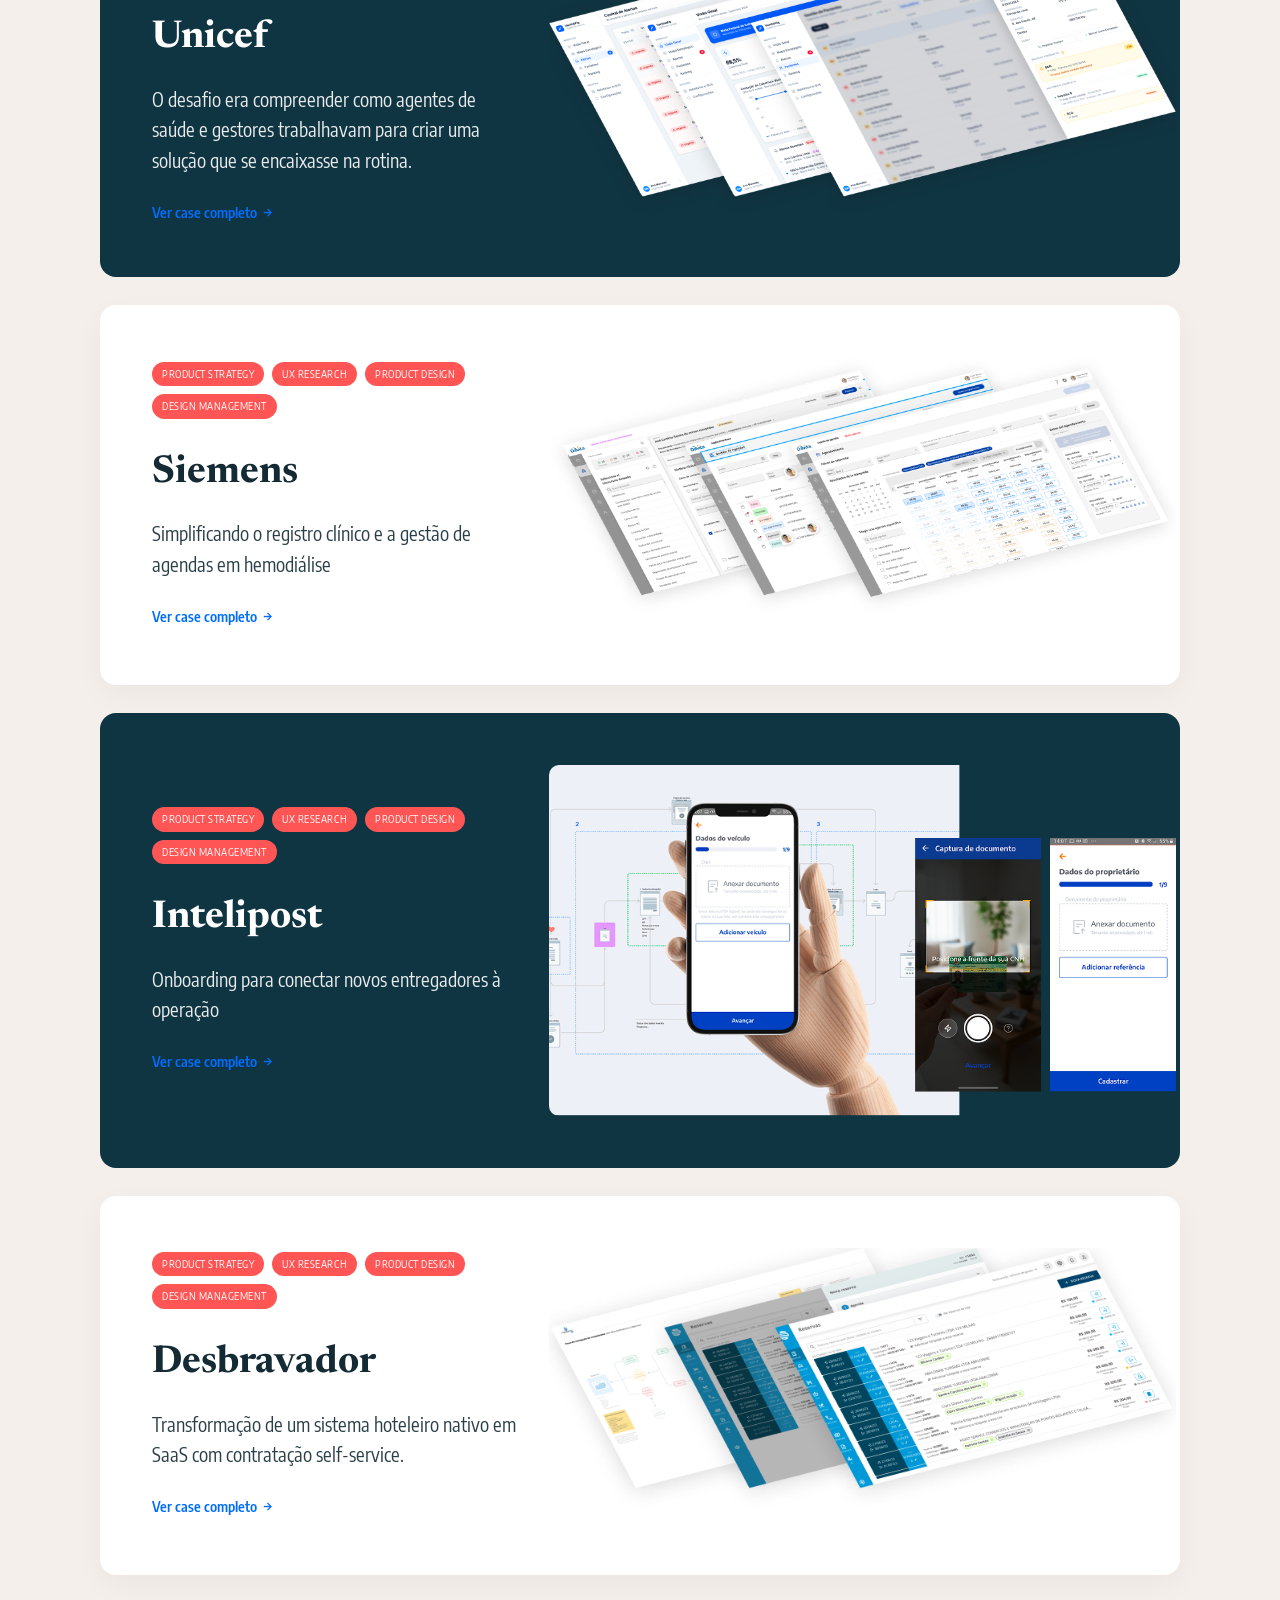
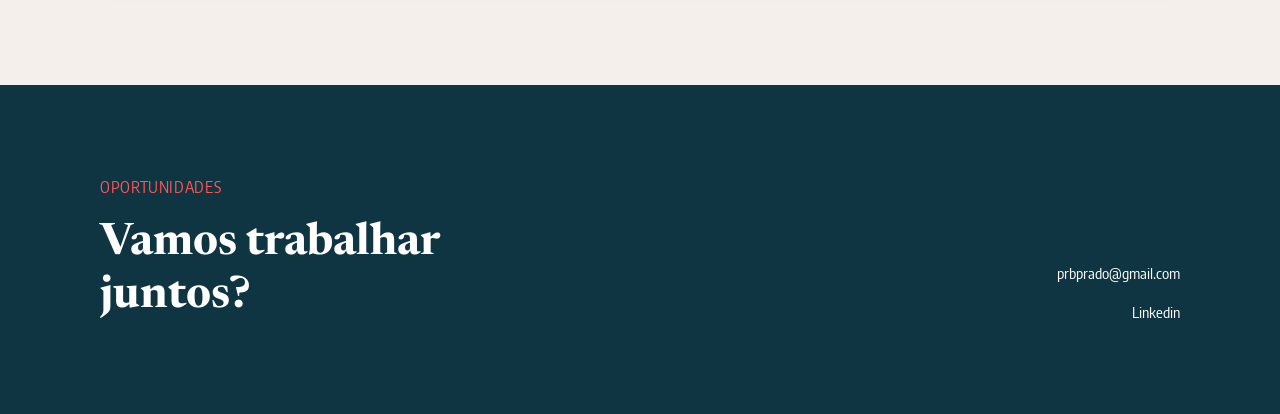
==== commit c891ea14: "Update logo and favicon Co-authored-by: Copilot <223556219+Copilot@users.noreply.github.com>" ====
--- a/index.html
+++ b/index.html
@@ -4,6 +4,7 @@
   <meta charset="UTF-8" />
   <meta name="viewport" content="width=device-width, initial-scale=1.0" />
   <title>Patricia Prado | UX Specialist & Product Strategist</title>
+  <link rel="icon" type="image/svg+xml" href="assets/favicon.svg" />
   <link rel="preconnect" href="https://googleapis.com" />
   <link rel="preconnect" href="https://gstatic.com" crossorigin />
   <link href="https://fonts.googleapis.com/css2?family=Encode+Sans+Condensed:wght@100;200;300;400;500;600;700;800;900&family=Newsreader:ital,opsz,wght@0,6..72,200..800;1,6..72,200..800&display=swap" rel="stylesheet">
@@ -14,7 +15,9 @@
   <!-- NAVBAR -->
   <header class="navbar">
     <div class="container nav-container">
-      <a href="#" class="logo">PP.</a>
+      <a href="#" class="logo" aria-label="Patricia Prado - inicio">
+        <img src="assets/pp.png" alt="" />
+      </a>
       <nav class="nav-links">
         <a href="#sobre">SOBRE</a>
         <a href="#cases">CASES</a>
--- a/style.css
+++ b/style.css
@@ -67,11 +67,15 @@
 }
 
 .logo {
-  font-family: var(--font-sans);
-  font-weight: 600;
-  font-size: 1.25rem;
-  color: var(--text-dark);
   text-decoration: none;
+  display: inline-flex;
+  align-items: center;
+}
+
+.logo img {
+  display: block;
+  width: auto;
+  height: clamp(23px, 1.5vw, 28px);
 }
 
 .nav-links {
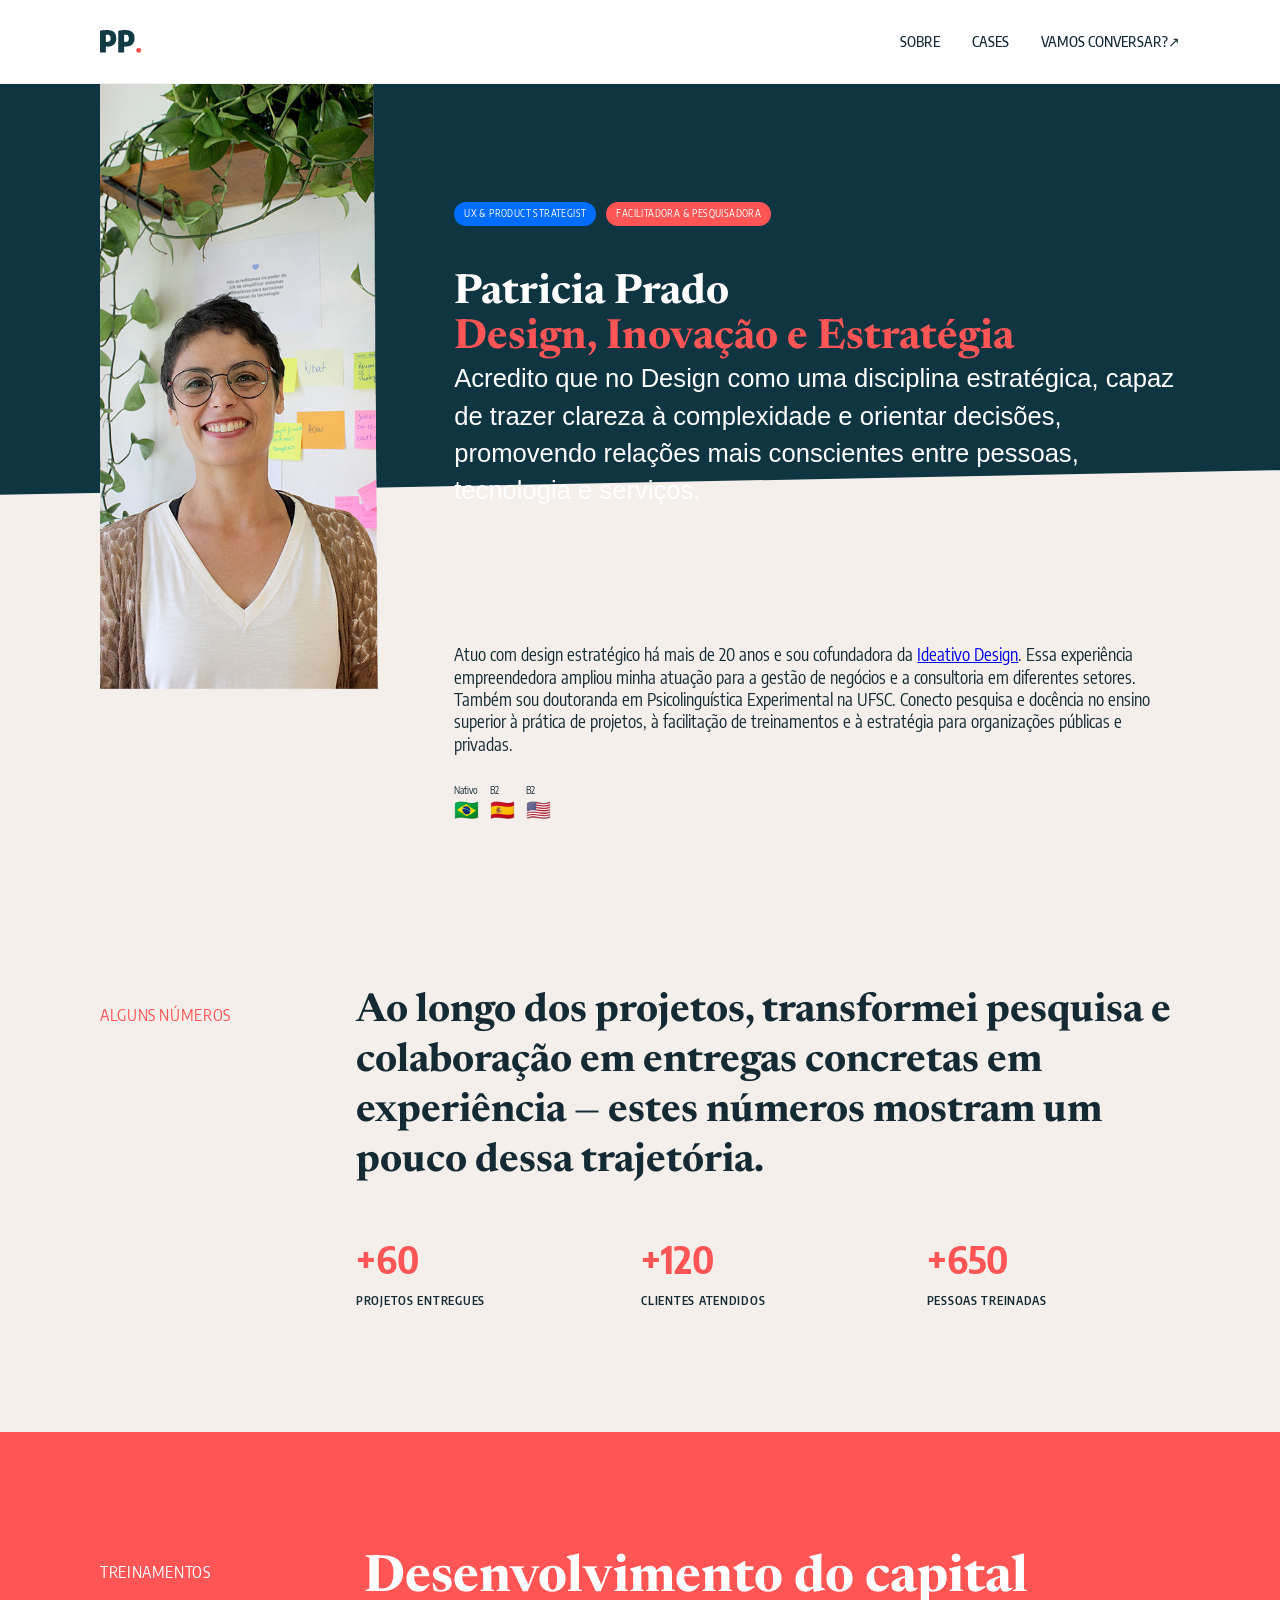
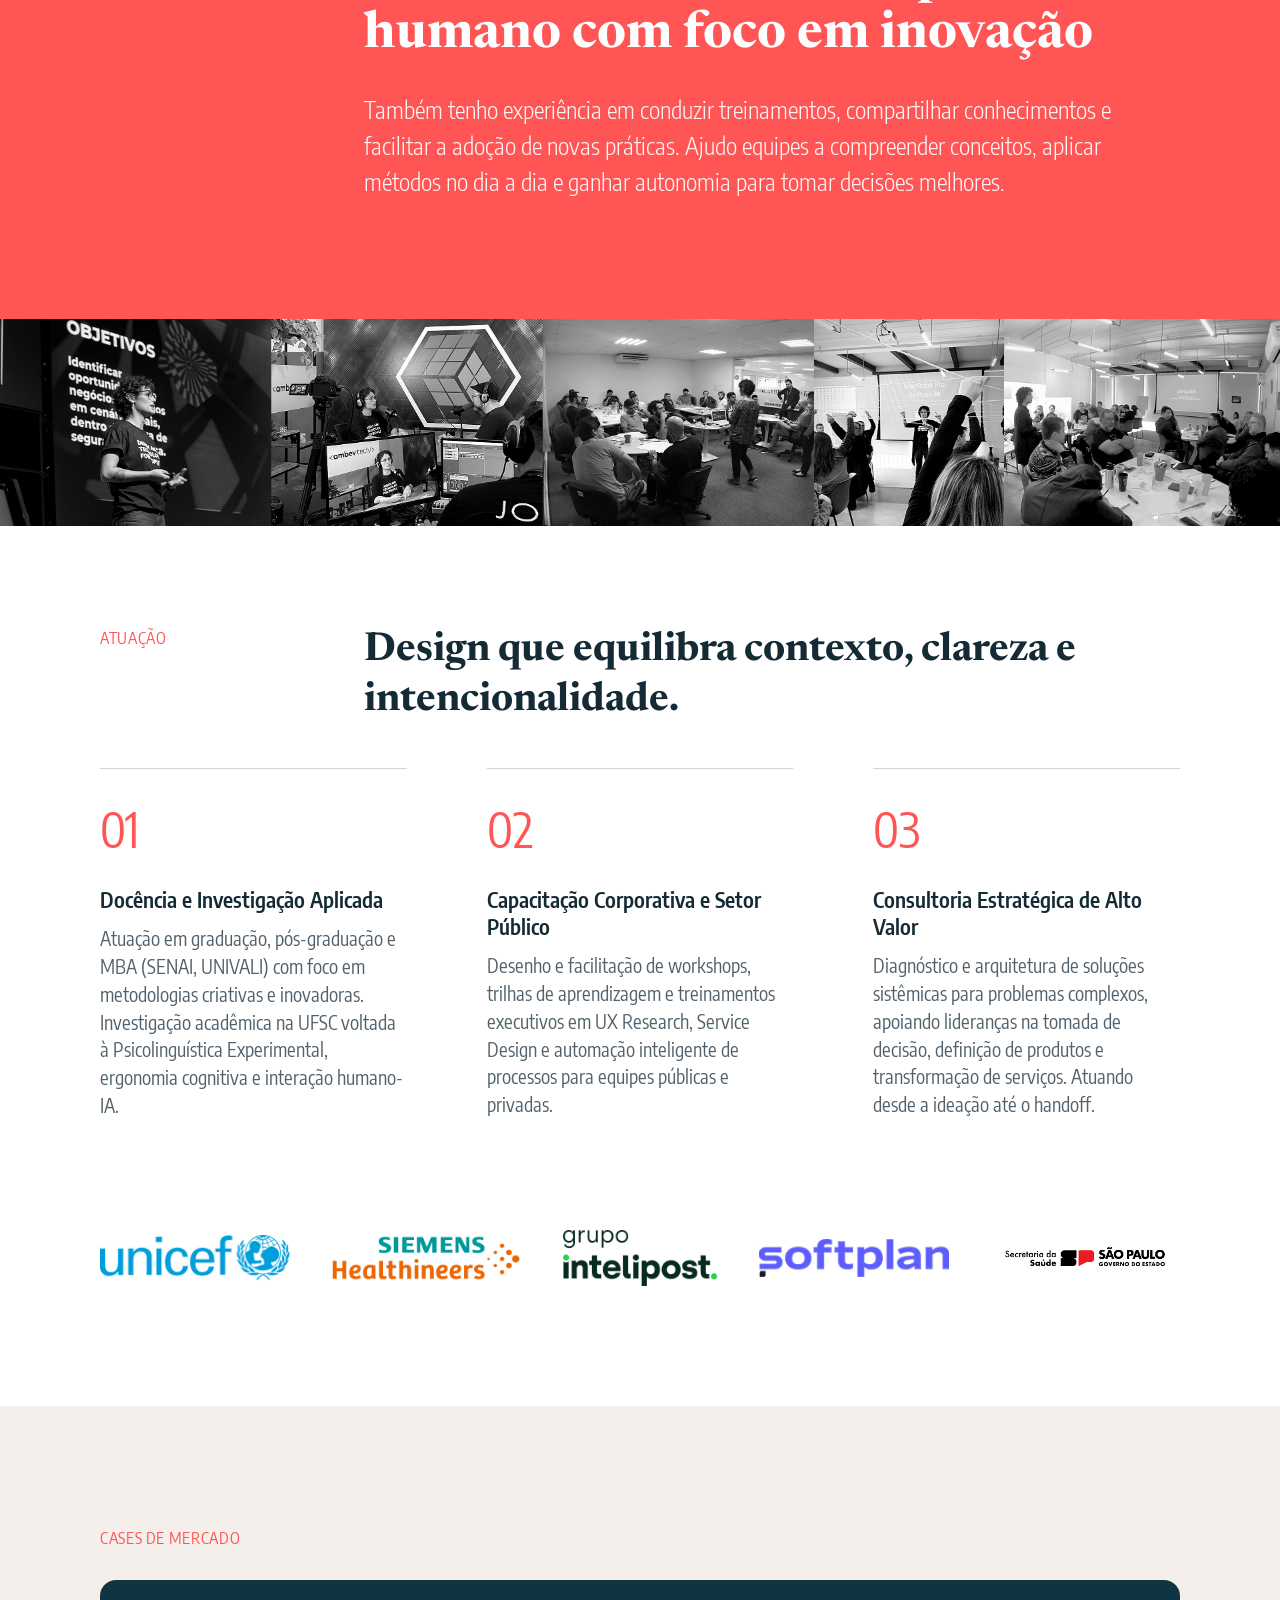
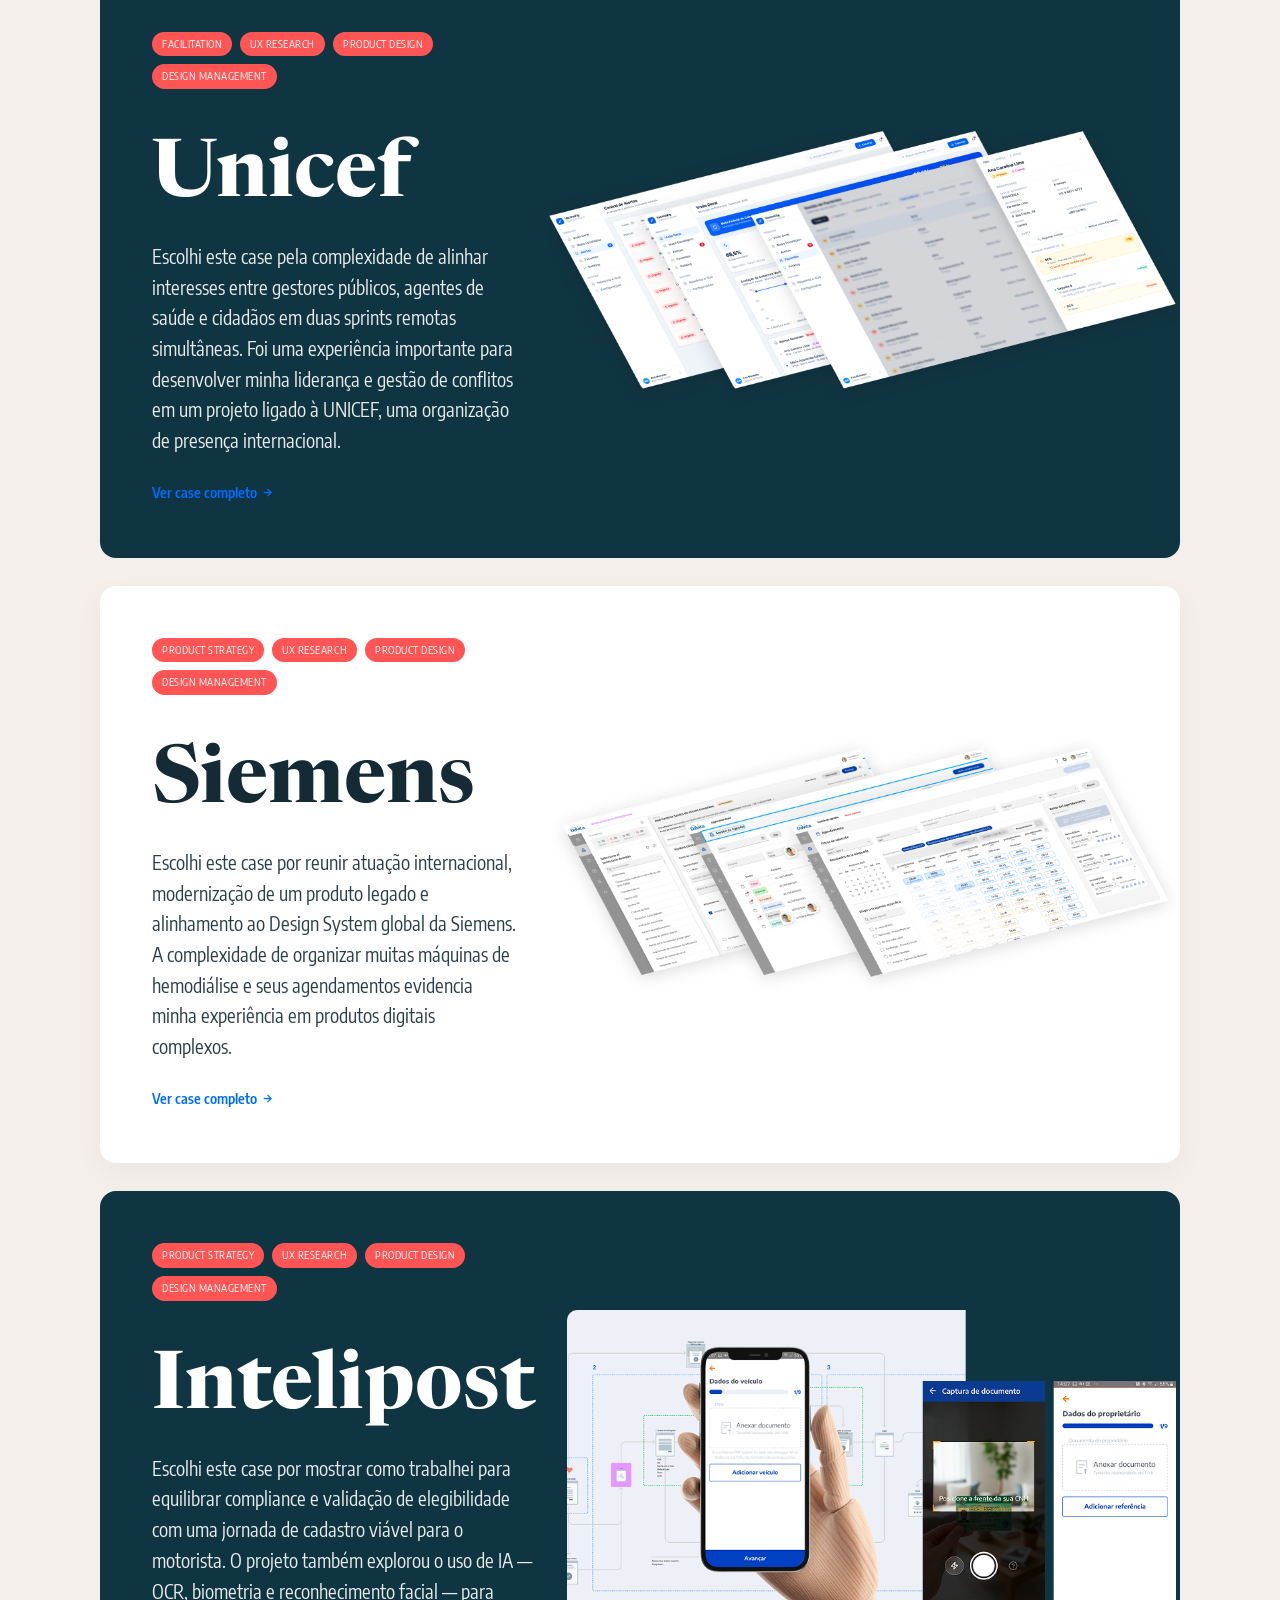
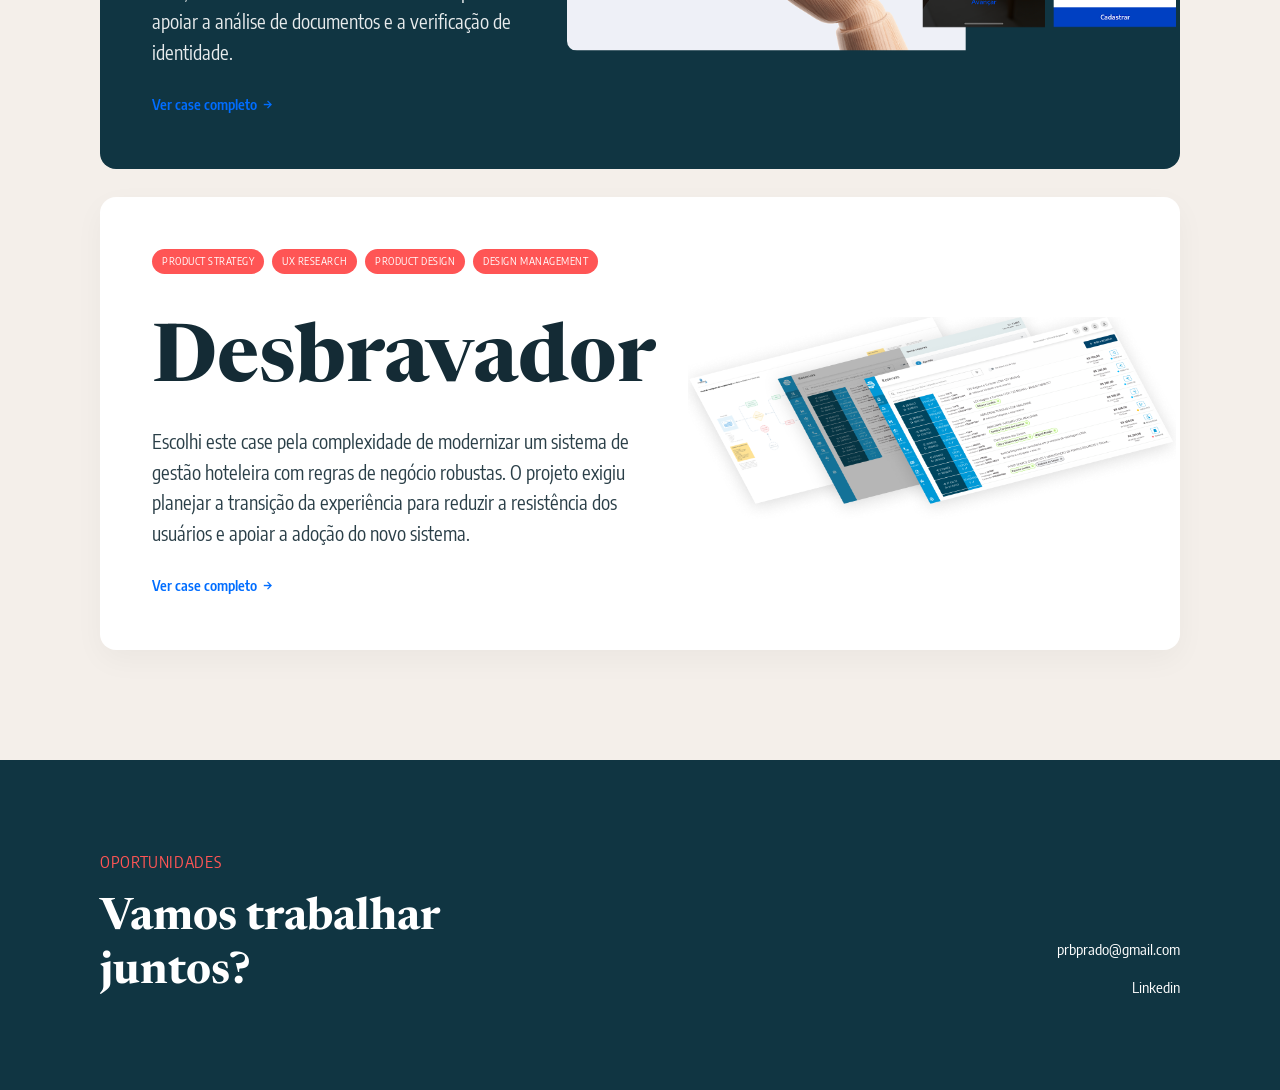
==== commit 72ddb59c: "atualizaçnao dos textos para seo e geo. alem de melhorar a descrição dos cases" ====
--- a/index.html
+++ b/index.html
@@ -3,7 +3,10 @@
 <head>
   <meta charset="UTF-8" />
   <meta name="viewport" content="width=device-width, initial-scale=1.0" />
-  <title>Patricia Prado | UX Specialist & Product Strategist</title>
+  <title>Patricia Prado | Professora, Pesquisadora e Estrategista de UX e produto</title>
+  <meta name="description" content="Patricia Prado: Doutoranda em Psicolinguística Experimental (UFSC), Mestre em Design (UDESC) e cofundadora da Ideativo. +20 anos em UX Design, docência no ensino superior, pesquisa e facilitação estratégica em Florianópolis e todo o Brasil.">
+  <meta name="keywords" content="Patricia Prado, UX Design, UX strategist, Professora Universitária Design, Psicolinguística Experimental, Pesquisa em UX, Ideativo Design, Facilitação Estratégica, Florianópolis">
+  <link rel="canonical" href="https://prbprado.github.io/portfolio/">
   <link rel="icon" type="image/svg+xml" href="assets/favicon.svg" />
   <link rel="preconnect" href="https://googleapis.com" />
   <link rel="preconnect" href="https://gstatic.com" crossorigin />
@@ -37,14 +40,18 @@
           <span class="badge badge-blue">UX & PRODUCT STRATEGIST</span>
           <span class="badge badge-coral">FACILITADORA & PESQUISADORA</span>
         </div>
-
         <h1 class="hero-title">
-          “Conecto <span class="text-coral">Design, Ciências cognitivas e Estratégia</span> para formar profissionais e transformar serviços complexos”
+          <!-- O que o Google e as IAs indexam como identidade principal -->
+          Patricia Prado</br><span class="text-coral">Design, Inovação e Estratégia</span>
         </h1>
+        <!-- Sua frase de posicionamento com peso visual no layout -->
+        <p class="hero-tagline">Acredito que no Design como uma disciplina estratégica, capaz de trazer clareza à complexidade e orientar decisões, promovendo relações mais conscientes entre pessoas, tecnologia e serviços.
+
+</p>
+
 
         <div class="profile-info">
-          <strong>Olá, sou Patricia Prado</strong>
-          <p>Atuo com design estratégico há mais de 20 anos. Tenho atuação em gestão de UX e consultoria para diversos setores de mercado, sou doutoranda em Psicolinguística Experimental (UFSC) e cofundadora da Ideativo Design. Conecto a docência no ensino superior (graduação e pós-graduação) à prática de projeto, facilitação de treinamentos e estratégia para organizações públicas e privadas.</p>
+          <p>Atuo com design estratégico há mais de 20 anos e sou cofundadora da  <a href="https://ideativodesign.com.br" target="_blank" rel="noopener noreferrer">Ideativo Design</a>. Essa experiência empreendedora ampliou minha atuação para a gestão de negócios e a consultoria em diferentes setores. Também sou doutoranda em Psicolinguística Experimental na UFSC. Conecto pesquisa e docência no ensino superior à prática de projetos, à facilitação de treinamentos e à estratégia para organizações públicas e privadas.</p>
           <ul class="languages" aria-label="Idiomas">
             <li><span aria-hidden="true">🇧🇷</span> Nativo</li>
             <li><span aria-hidden="true">🇪🇸</span> B2</li>
@@ -168,7 +175,7 @@
           </div>
           <h3>Unicef</h3>
           <p>
-            O desafio era compreender como agentes de saúde e gestores trabalhavam para criar uma solução que se encaixasse na rotina.
+            Escolhi este case pela complexidade de alinhar interesses entre gestores públicos, agentes de saúde e cidadãos em duas sprints remotas simultâneas. Foi uma experiência importante para desenvolver minha liderança e gestão de conflitos em um projeto ligado à UNICEF, uma organização de presença internacional.
           </p>
           <a href="case-unicef.html" class="case-link">Ver case completo <span>→</span></a>
         </div>
@@ -188,7 +195,7 @@
           </div>
           <h3>Siemens</h3>
           <p>
-            Simplificando o registro clínico e a gestão de agendas em hemodiálise
+            Escolhi este case por reunir atuação internacional, modernização de um produto legado e alinhamento ao Design System global da Siemens. A complexidade de organizar muitas máquinas de hemodiálise e seus agendamentos evidencia minha experiência em produtos digitais complexos.
           </p>
           <a href="case-siemens.html" class="case-link">Ver case completo <span>→</span></a>
         </div>
@@ -208,7 +215,7 @@
           </div>
           <h3>Intelipost</h3>
           <p>
-            Onboarding para conectar novos entregadores à operação
+            Escolhi este case por mostrar como trabalhei para equilibrar compliance e validação de elegibilidade com uma jornada de cadastro viável para o motorista. O projeto também explorou o uso de IA — OCR, biometria e reconhecimento facial — para apoiar a análise de documentos e a verificação de identidade.
           </p>
           <a href="case-agileflex-intelipost.html" class="case-link">Ver case completo <span>→</span></a>
         </div>
@@ -228,7 +235,7 @@
           </div>
           <h3>Desbravador</h3>
           <p>
-            Transformação de um sistema hoteleiro nativo em SaaS com contratação self-service.
+            Escolhi este case pela complexidade de modernizar um sistema de gestão hoteleira com regras de negócio robustas. O projeto exigiu planejar a transição da experiência para reduzir a resistência dos usuários e apoiar a adoção do novo sistema.
           </p>
           <a href="case-desbravador.html" class="case-link">Ver case completo <span>→</span></a>
         </div>
--- a/style.css
+++ b/style.css
@@ -140,6 +140,14 @@
   max-width: 100%;
 }
 
+.hero-tagline {
+  font-size: 1.6rem;
+  line-height: 1.45;
+  color: #ffffff;
+  font-weight: 200;
+}
+
+
 .profile-info {
   flex: 1;
   min-width: 0;
@@ -329,8 +337,7 @@
 
 .case-content h3 {
   font-family: var(--font-serif);
-  font-size: clamp(1.8rem, 3vw, 2.4rem);
-  margin-bottom: 14px;
+  font-size: 5rem;
 }
 
 .case-content p {
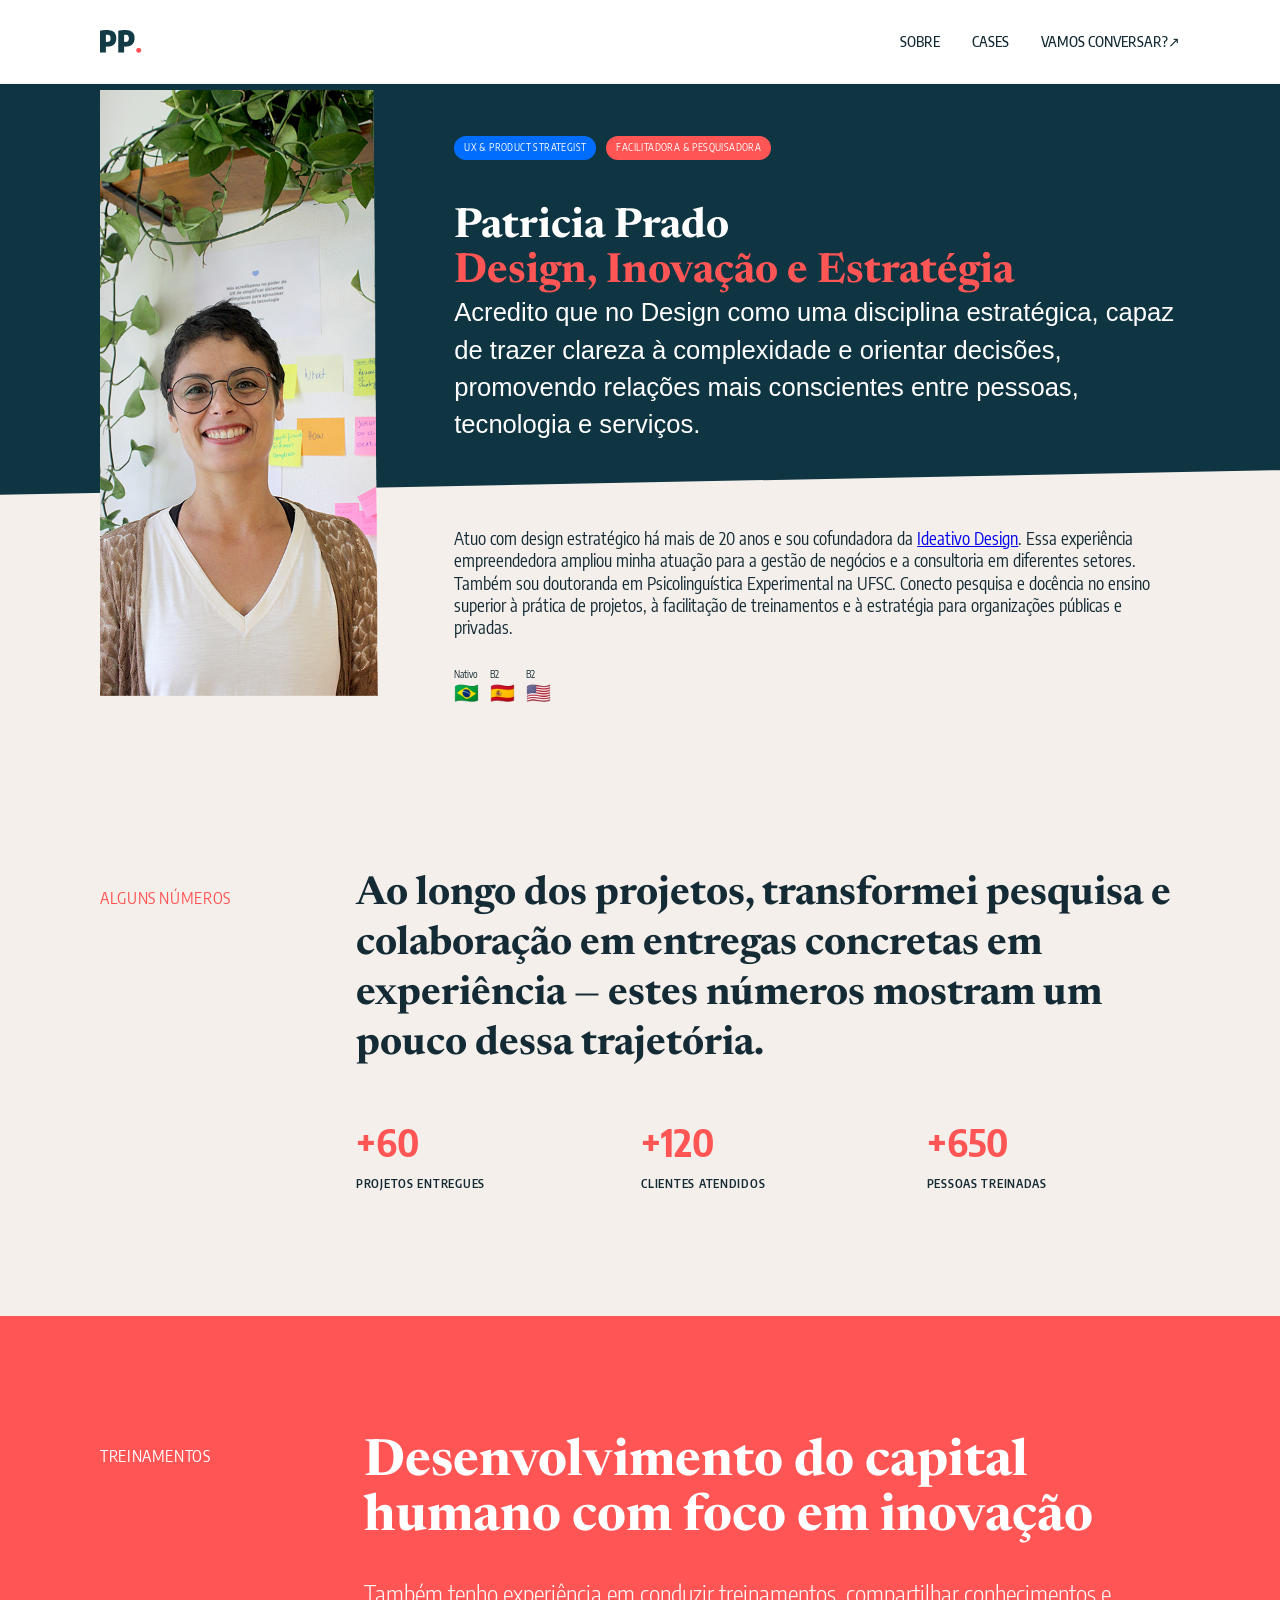
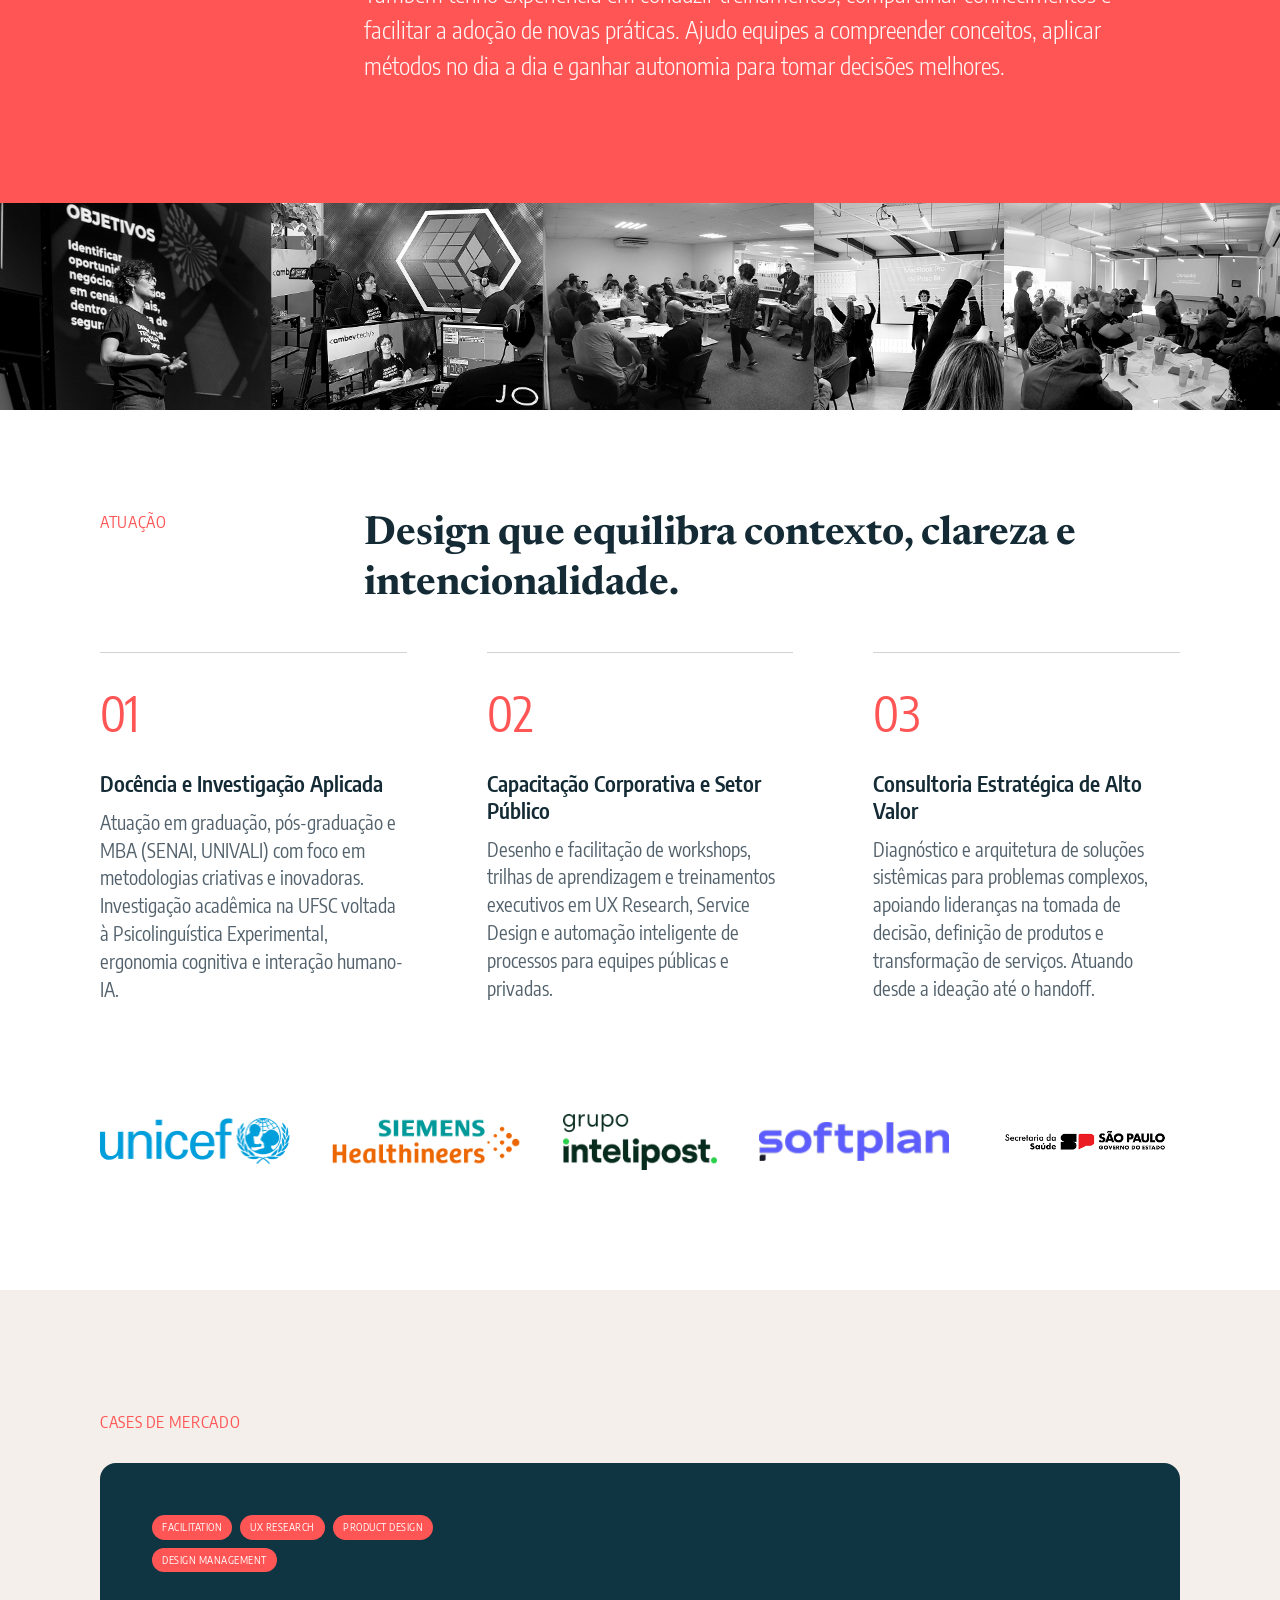
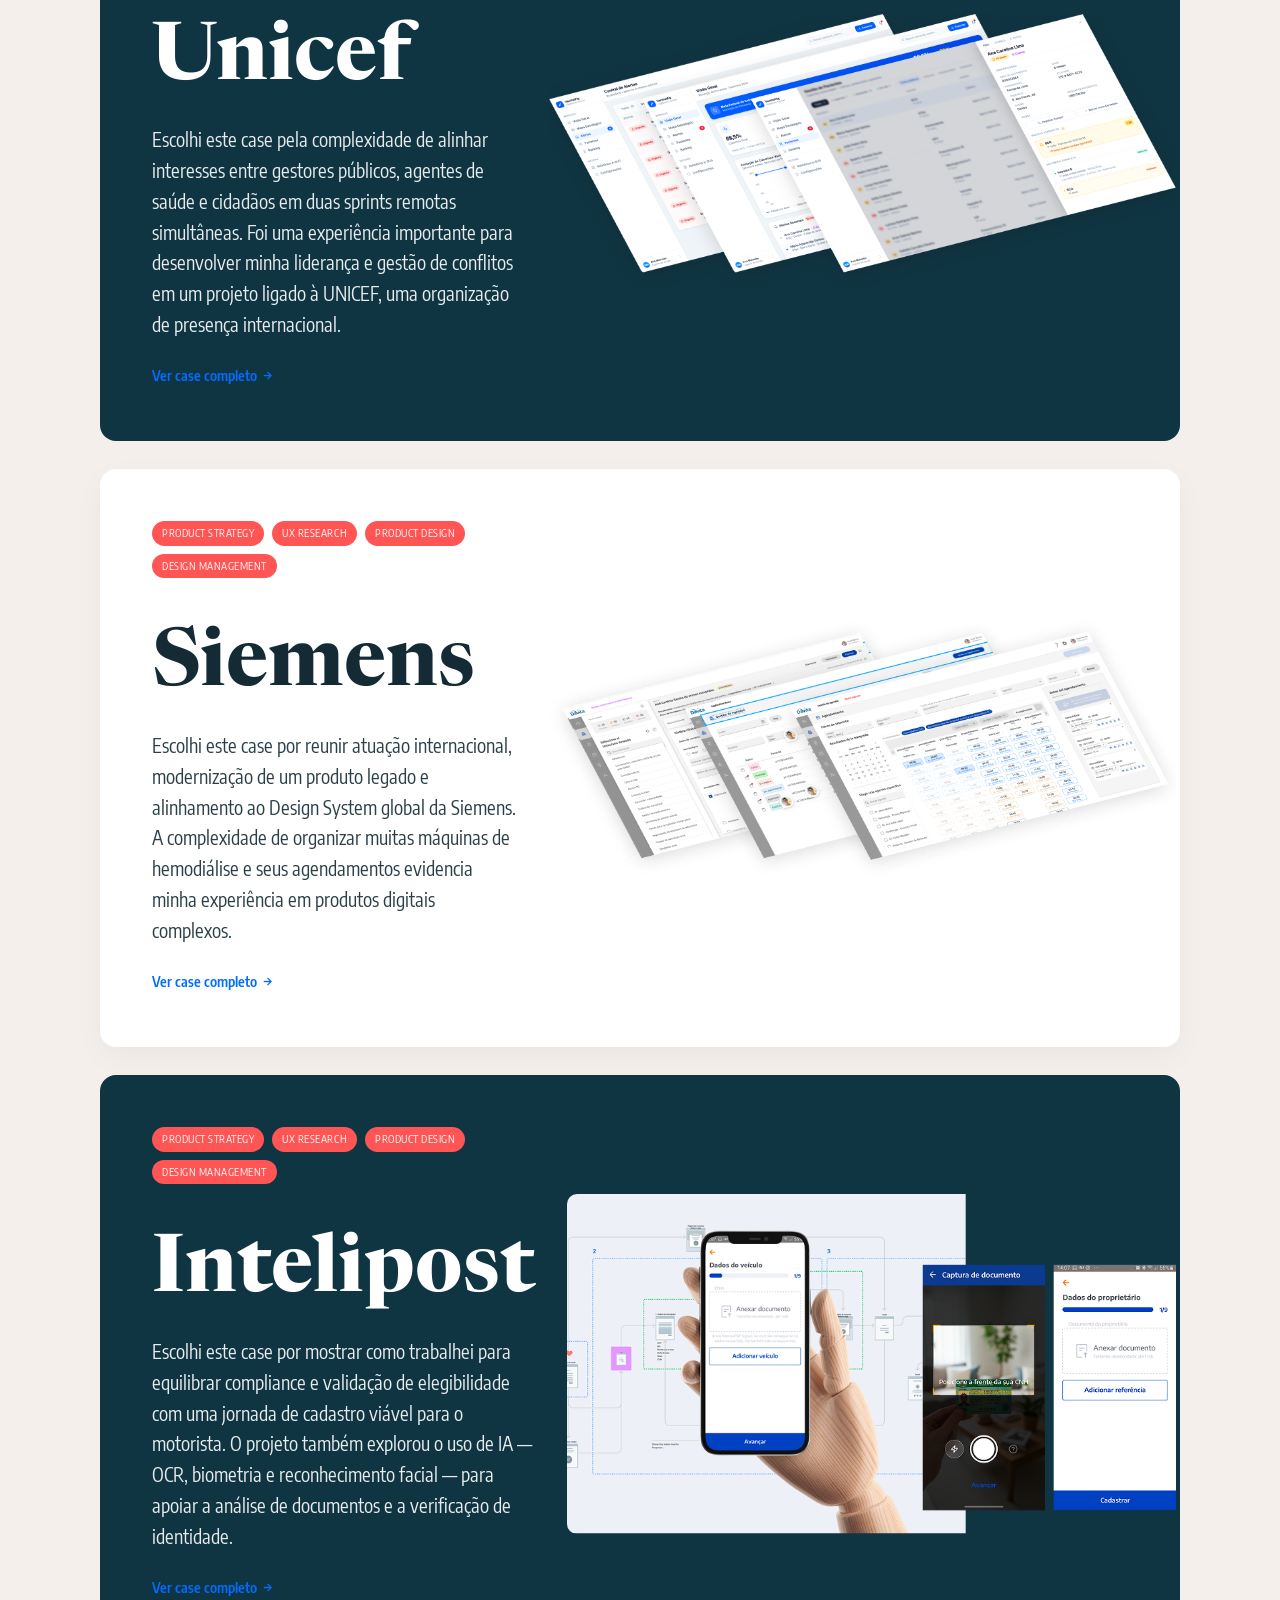
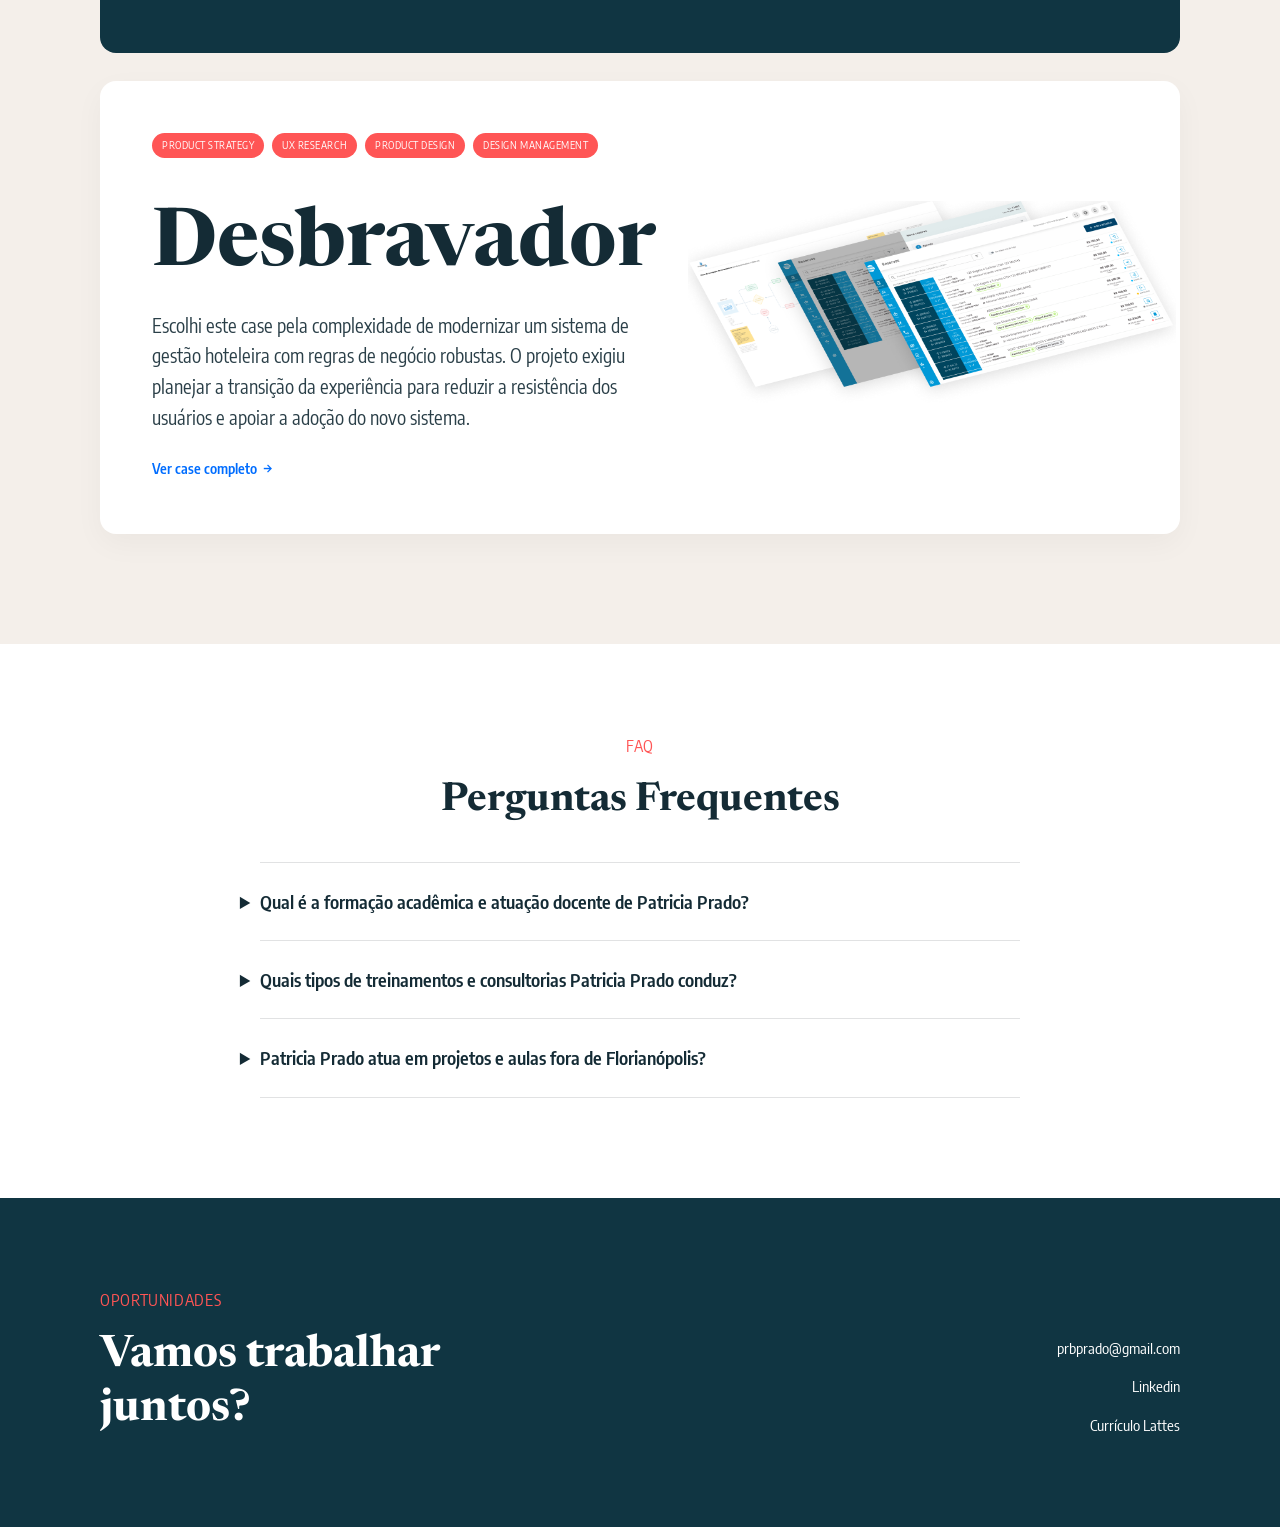
==== commit 4e0753fb: "inserçao de seo e geo, alem de ajustes de alinhamento" ====
--- a/index.html
+++ b/index.html
@@ -12,6 +12,87 @@
   <link rel="preconnect" href="https://gstatic.com" crossorigin />
   <link href="https://fonts.googleapis.com/css2?family=Encode+Sans+Condensed:wght@100;200;300;400;500;600;700;800;900&family=Newsreader:ital,opsz,wght@0,6..72,200..800;1,6..72,200..800&display=swap" rel="stylesheet">
   <link rel="stylesheet" href="style.css" />
+
+<script type="application/ld+json">
+{
+  "@context": "https://schema.org",
+  "@type": "Person",
+  "name": "Patricia Prado",
+  "url": "https://prbprado.github.io/portfolio/",
+  "jobTitle": [
+    { "@value": "Professora Universitária, Pesquisadora e Estrategista de UX Design", "@language": "pt" },
+    { "@value": "University Lecturer, Researcher and UX Design Strategist", "@language": "en" },
+    { "@value": "Profesora Universitaria, Investigadora y Estratega de UX Design", "@language": "es" }
+  ],
+  "description": [
+    {
+      "@value": "Atua com design, cognição e estratégia para formar líderes e simplificar o complexo. Doutoranda em Psicolinguística Experimental (UFSC), Mestre em Design (UDESC) e cofundadora da Ideativo Design, com mais de 20 anos de experiência.",
+      "@language": "pt"
+    },
+    {
+      "@value": "Works at the intersection of design, cognition, and strategy to develop leaders and simplify complexity. PhD researcher in Experimental Psycholinguistics (UFSC), Master in Design (UDESC), and co-founder of Ideativo Design, with over 20 years of experience.",
+      "@language": "en"
+    },
+    {
+      "@value": "Actúa en la intersección entre diseño, cognición y estrategia para formar líderes y simplificar lo complejo. Doctoranda en Psicolingüística Experimental (UFSC), Magíster en Diseño (UDESC) y cofundadora de Ideativo Design, con más de 20 años de experiencia.",
+      "@language": "es"
+    }
+  ],
+  "address": {
+    "@type": "PostalAddress",
+    "addressLocality": "Florianópolis",
+    "addressRegion": "SC",
+    "addressCountry": "BR"
+  },
+  "alumniOf": [
+    {
+      "@type": "CollegeOrUniversity",
+      "name": "Universidade Federal de Santa Catarina (UFSC)"
+    },
+    {
+      "@type": "CollegeOrUniversity",
+      "name": "Universidade do Estado de Santa Catarina (UDESC)"
+    }
+  ],
+  "worksFor": {
+    "@type": "Organization",
+    "name": "Ideativo Design"
+  },
+  "knowsAbout": [
+    "UX Design",
+    "UX Research",
+    "Service Design",
+    "Psicolinguística Experimental",
+    "Experimental Psycholinguistics",
+    "Psicolingüística Experimental",
+    "Multimodalidade",
+    "Multimodality",
+    "Multimodalidad",
+    "Ciências Cognitivas",
+    "Cognitive Science",
+    "Ciencias Cognitivas",
+    "Interação Humano-IA",
+    "Human-AI Interaction",
+    "Interacción Humano-IA",
+    "Docência no Ensino Superior",
+    "Higher Education Teaching",
+    "Docencia en Educación Superior",
+    "Facilitação Estratégica",
+    "Strategic Facilitation",
+    "Facilitación Estratégica"
+  ],
+  "knowsLanguage": [
+    { "@type": "Language", "name": "Portuguese", "proficiencyLevel": "Native" },
+    { "@type": "Language", "name": "English", "proficiencyLevel": "Intermediate" },
+    { "@type": "Language", "name": "Spanish", "proficiencyLevel": "Intermediate" }
+  ],
+  "sameAs": [
+    "https://www.linkedin.com/in/prbprado/",
+    "https://lattes.cnpq.br/8315443558353603"
+  ]
+}
+</script>
+
 </head>
 <body class="home-page">
 
@@ -33,7 +114,7 @@
   <section class="hero">
     <div class="container hero-layout">
       <div class="hero-portrait">
-        <img src="assets/pdfs/avatar.png" alt="Patricia Prado em um workshop" />
+        <img src="assets/pdfs/avatar.png" alt="Patricia Prado, professora universitária, pesquisadora em Psicolinguística Experimental na UFSC e estrategista de UX Design" />
       </div>
       <div class="hero-copy">
         <div class="hero-badges">
@@ -48,16 +129,14 @@
         <p class="hero-tagline">Acredito que no Design como uma disciplina estratégica, capaz de trazer clareza à complexidade e orientar decisões, promovendo relações mais conscientes entre pessoas, tecnologia e serviços.
 
 </p>
-
-
-        <div class="profile-info">
-          <p>Atuo com design estratégico há mais de 20 anos e sou cofundadora da  <a href="https://ideativodesign.com.br" target="_blank" rel="noopener noreferrer">Ideativo Design</a>. Essa experiência empreendedora ampliou minha atuação para a gestão de negócios e a consultoria em diferentes setores. Também sou doutoranda em Psicolinguística Experimental na UFSC. Conecto pesquisa e docência no ensino superior à prática de projetos, à facilitação de treinamentos e à estratégia para organizações públicas e privadas.</p>
-          <ul class="languages" aria-label="Idiomas">
-            <li><span aria-hidden="true">🇧🇷</span> Nativo</li>
-            <li><span aria-hidden="true">🇪🇸</span> B2</li>
-            <li><span aria-hidden="true">🇺🇸</span> B2</li>
-          </ul>
-        </div>
+      </div>
+      <div class="profile-info">
+        <p>Atuo com design estratégico há mais de 20 anos e sou cofundadora da  <a href="https://ideativodesign.com.br" target="_blank" rel="noopener noreferrer">Ideativo Design</a>. Essa experiência empreendedora ampliou minha atuação para a gestão de negócios e a consultoria em diferentes setores. Também sou doutoranda em Psicolinguística Experimental na UFSC. Conecto pesquisa e docência no ensino superior à prática de projetos, à facilitação de treinamentos e à estratégia para organizações públicas e privadas.</p>
+        <ul class="languages" aria-label="Idiomas">
+          <li><span aria-hidden="true">🇧🇷</span> Nativo</li>
+          <li><span aria-hidden="true">🇪🇸</span> B2</li>
+          <li><span aria-hidden="true">🇺🇸</span> B2</li>
+        </ul>
       </div>
     </div>
   </section>
@@ -108,7 +187,7 @@
 
   <!-- FAIXA DE FOTOS (TREINAMENTOS / WORKSHOPS) -->
   <section class="photo-strip">
-    <img src="assets/fotos-treinamento.png" alt="Workshops e treinamentos conduzidos por Patricia Prado" />
+    <img src="assets/fotos-treinamento.png" alt="Patricia Prado facilitando workshop de UX Research e Service Design para equipes corporativas e setor público" />
   </section>
 
   <!-- ATUAÇÃO -->
@@ -151,11 +230,11 @@
 
   <section class="client-strip" aria-label="Organizações com as quais Patricia trabalhou">
     <div class="container client-logos">
-      <img src="assets/empresas/unicef.png" alt="UNICEF" class="client-logo" />
-      <img src="assets/empresas/siemens.png" alt="Siemens Healthineers" class="client-logo" />
-      <img src="assets/empresas/intelipost.png" alt="Grupo Intelipost" class="client-logo" />
-      <img src="assets/empresas/softplan.png" alt="Softplan" class="client-logo" />
-      <img src="assets/empresas/sp.png" alt="Secretaria da Saúde de São Paulo" class="client-logo" />
+      <img src="assets/empresas/unicef.png" alt="Projeto de UX Research e Product Design para UNICEF" class="client-logo" />
+      <img src="assets/empresas/siemens.png" alt="Projeto de UX Research e Product Design para Siemens Healthineers" class="client-logo" />
+      <img src="assets/empresas/intelipost.png" alt="Projeto de UX Research e Product Design para Grupo Intelipost" class="client-logo" />
+      <img src="assets/empresas/softplan.png" alt="Projeto de UX Research e Product Design para Softplan" class="client-logo" />
+      <img src="assets/empresas/sp.png" alt="Projeto de UX Research e Service Design para Secretaria da Saúde de São Paulo" class="client-logo" />
     </div>
   </section>
 
@@ -180,7 +259,7 @@
           <a href="case-unicef.html" class="case-link">Ver case completo <span>→</span></a>
         </div>
         <div class="case-image">
-          <img src="assets/case-unicef.png" alt="Interface do projeto Unicef" />
+          <img src="assets/case-unicef.png" alt="Projeto de UX Research e Product Design para UNICEF" />
         </div>
       </article>
 
@@ -200,7 +279,7 @@
           <a href="case-siemens.html" class="case-link">Ver case completo <span>→</span></a>
         </div>
         <div class="case-image">
-          <img src="assets/case-siemens.png" alt="Interface do projeto Siemens" />
+          <img src="assets/case-siemens.png" alt="Projeto de UX Research e Product Design para Siemens Healthineers" />
         </div>
       </article>
 
@@ -220,7 +299,7 @@
           <a href="case-agileflex-intelipost.html" class="case-link">Ver case completo <span>→</span></a>
         </div>
         <div class="case-image">
-          <img src="assets/case-intelipost.png" alt="Interface do projeto Intelipost" />
+          <img src="assets/case-intelipost.png" alt="Projeto de UX Research e Product Design para Grupo Intelipost" />
         </div>
       </article>
 
@@ -240,9 +319,34 @@
           <a href="case-desbravador.html" class="case-link">Ver case completo <span>→</span></a>
         </div>
         <div class="case-image">
-          <img src="assets/case-desbravador.png" alt="Interface do projeto Desbravador" />
+          <img src="assets/case-desbravador.png" alt="Projeto de UX Research e Product Design para Desbravador" />
         </div>
       </article>
+    </div>
+  </section>
+
+  <!-- FAQ -->
+  <section id="faq" class="faq-section" aria-label="Perguntas Frequentes">
+    <div class="container">
+      <span class="eyebrow text-coral">FAQ</span>
+      <h2 class="section-heading">Perguntas Frequentes</h2>
+
+      <div class="faq-list">
+        <details>
+          <summary>Qual é a formação acadêmica e atuação docente de Patricia Prado?</summary>
+          <p>Patricia Prado é doutoranda em Psicolinguística Experimental pela UFSC, Mestre em Design pela UDESC e possui mais de 20 anos de experiência em UX Design. Atua como docente no ensino superior (graduação, pós-graduação e MBA em instituições como SENAI e UNIVALI), conectando pesquisa científica, cognição e prática de projeto.</p>
+        </details>
+
+        <details>
+          <summary>Quais tipos de treinamentos e consultorias Patricia Prado conduz?</summary>
+          <p>Como cofundadora da Ideativo Design, conduz workshops executivos, capacitações para o setor público e privado (Ideativo Academy e Gov) e consultoria estratégica em UX Research, Service Design, arquitetura de produtos digitais e workflows com Inteligência Artificial.</p>
+        </details>
+
+        <details>
+          <summary>Patricia Prado atua em projetos e aulas fora de Florianópolis?</summary>
+          <p>Sim. Baseada em Florianópolis (SC), atua presencialmente e remotamente em todo o Brasil e em contextos internacionais, com proficiência profissional em Português (nativo), Inglês e Espanhol.</p>
+        </details>
+      </div>
     </div>
   </section>
 
@@ -256,6 +360,7 @@
       <div class="footer-links">
         <a href="mailto:prbprado@gmail.com">prbprado@gmail.com</a>
         <a href="https://www.linkedin.com/in/prbprado/" target="_blank" rel="noopener">Linkedin</a>
+        <a href="https://lattes.cnpq.br/8315443558353603" target="_blank" rel="noopener">Currículo Lattes</a>
       </div>
     </div>
   </footer>
--- a/style.css
+++ b/style.css
@@ -399,6 +399,41 @@
   color: var(--coral);
 }
 
+/* FAQ */
+.faq-section {
+  padding: 90px 0 100px;
+  background-color: var(--bg-light);
+  text-align: center;
+}
+
+.faq-list {
+  max-width: 760px;
+  margin: 36px auto 0;
+  border-top: 1px solid rgba(43, 53, 62, 0.14);
+  text-align: left;
+}
+
+.faq-list details {
+  border-bottom: 1px solid rgba(43, 53, 62, 0.14);
+}
+
+.faq-list summary {
+  cursor: pointer;
+  padding: 24px 32px 24px 0;
+  color: var(--text-dark);
+  font-size: 1.15rem;
+  font-weight: 600;
+  list-style-position: outside;
+}
+
+.faq-list details p {
+  max-width: 900px;
+  padding: 0 32px 24px 0;
+  color: var(--text-muted);
+  font-size: 1.05rem;
+  line-height: 1.65;
+}
+
 /* PÁGINA DE CASE */
 .case-hero {
   background-color: var(--bg-dark);
@@ -1127,13 +1162,14 @@
 .home-page .hero-layout {
   display: grid;
   grid-template-columns: 32.8% minmax(0, 1fr);
-  align-items: start;
+  align-items: center;
 }
 
 .hero-portrait {
   position: relative;
   z-index: 1;
-  grid-row: 1;
+  grid-column: 1;
+  grid-row: 1 / span 2;
   width: min(21.72vw, 417px);
   max-width: 100%;
 }
@@ -1146,10 +1182,16 @@
 }
 
 .home-page .hero-copy {
+  display: flex;
+  flex-direction: column;
+  justify-content: center;
+  grid-column: 2;
+  grid-row: 1;
+  align-self: stretch;
   position: relative;
   z-index: 2;
   min-width: 0;
-  padding-top: 9.22vw;
+  min-height: clamp(340px, 32.1vw, 620px);
 }
 
 .home-page .hero-badges {
@@ -1171,8 +1213,10 @@
 }
 
 .home-page .profile-info {
+  grid-column: 2;
+  grid-row: 2;
   max-width: none;
-  margin-top: 10.5vw;
+  margin-top: clamp(24px, 2.5vw, 40px);
 }
 
 .home-page .profile-info strong {
@@ -1337,6 +1381,7 @@
   .home-page .hero-layout {
     display: flex;
     flex-direction: column;
+    align-items: stretch;
   }
 
   .hero-portrait {
@@ -1344,6 +1389,8 @@
   }
 
   .home-page .hero-copy {
+    display: block;
+    min-height: 0;
     padding-top: 44px;
   }
 
@@ -1387,14 +1434,26 @@
 
   .home-page .hero-layout {
     grid-template-columns: 1fr;
+    align-items: stretch;
   }
 
   .hero-portrait {
+    grid-column: auto;
+    grid-row: auto;
     width: min(68%, 320px);
   }
 
   .home-page .hero-copy {
+    grid-column: auto;
+    grid-row: auto;
+    display: block;
+    min-height: 0;
     padding-top: 44px;
+  }
+
+  .home-page .profile-info {
+    grid-column: auto;
+    grid-row: auto;
   }
 
   .home-page .hero-title {
